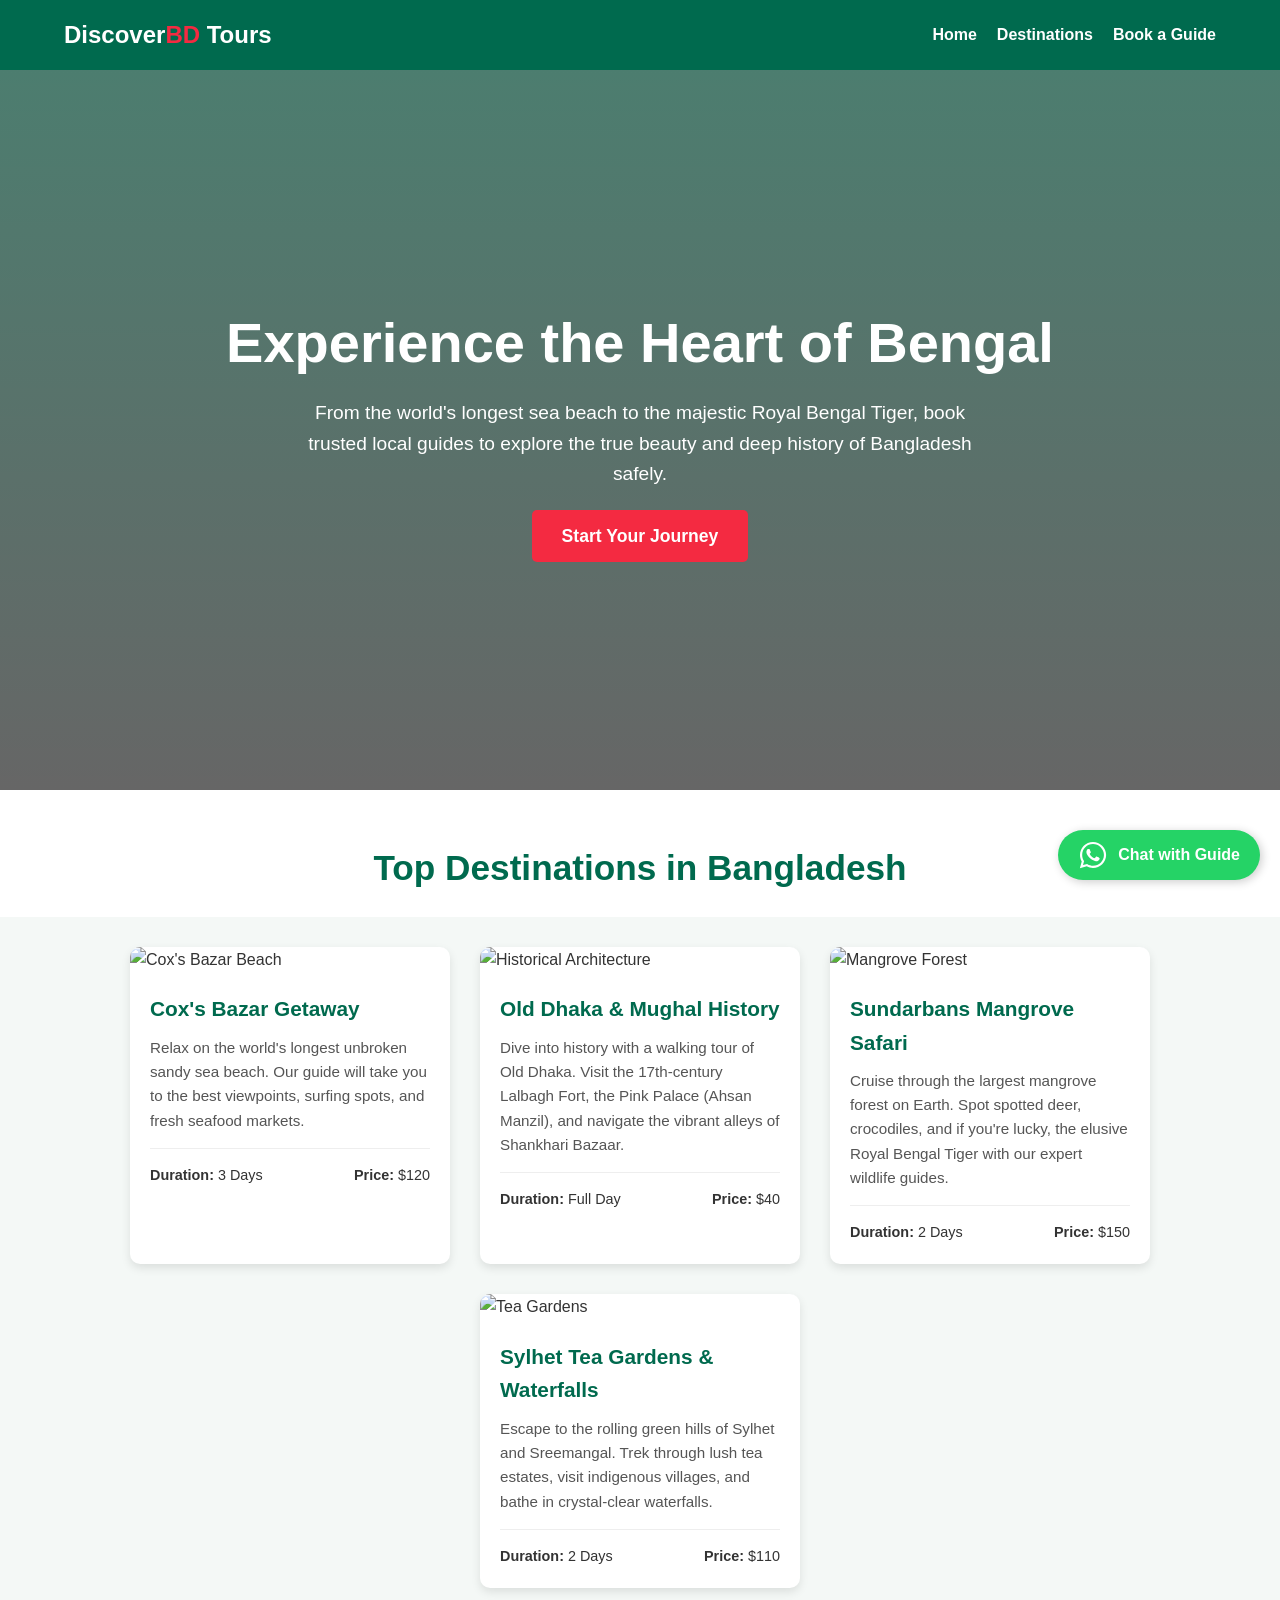
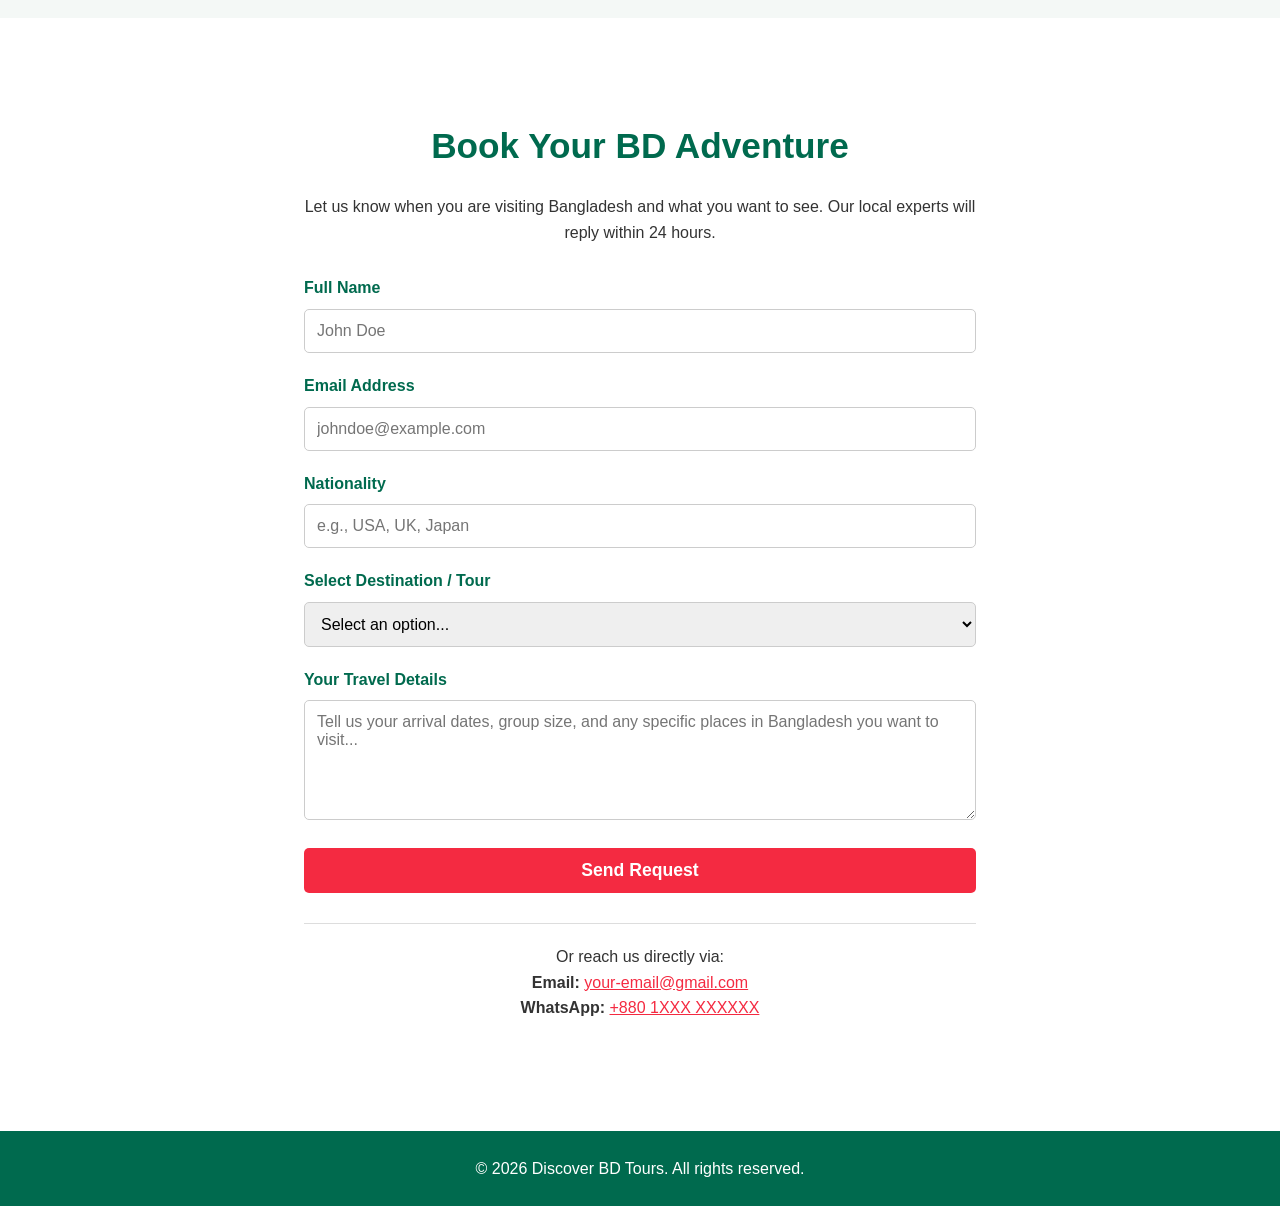
==== index.html @ 823f33f2 "Rename tour.html to index.html" ====
<!DOCTYPE html>
<html lang="en">
<head>
    <meta charset="UTF-8">
    <meta name="viewport" content="width=device-width, initial-scale=1.0">
    <title>Discover Bangladesh | Local Tours & Guides</title>
    <style>
        /* CSS Styling */
        :root {
            --primary-color: #006a4e; /* Bangladesh Green */
            --secondary-color: #f42a41; /* Bangladesh Red */
            --light-bg: #f4f8f6;
            --text-color: #333;
        }

        * {
            margin: 0;
            padding: 0;
            box-sizing: border-box;
            font-family: 'Segoe UI', Tahoma, Geneva, Verdana, sans-serif;
        }

        body {
            color: var(--text-color);
            line-height: 1.6;
        }

        /* Navigation */
        nav {
            background-color: var(--primary-color);
            color: white;
            padding: 1rem 5%;
            display: flex;
            justify-content: space-between;
            align-items: center;
            position: sticky;
            top: 0;
            z-index: 100;
        }

        nav h1 {
            font-size: 1.5rem;
            color: white;
        }

        nav span {
            color: var(--secondary-color);
        }

        nav ul {
            list-style: none;
            display: flex;
            gap: 20px;
        }

        nav a {
            color: white;
            text-decoration: none;
            font-weight: bold;
            transition: color 0.3s;
        }

        nav a:hover {
            color: var(--secondary-color);
        }

        /* Hero Section */
        header {
            /* Using a scenic river/boat image as a placeholder for riverine Bangladesh */
            background: linear-gradient(rgba(0, 70, 50, 0.7), rgba(0, 0, 0, 0.6)), url('https://images.unsplash.com/photo-1600298882283-40b4dcb8b211?ixlib=rb-4.0.3&auto=format&fit=crop&w=1920&q=80') center/cover;
            height: 80vh;
            display: flex;
            flex-direction: column;
            justify-content: center;
            align-items: center;
            text-align: center;
            color: white;
            padding: 0 20px;
        }

        header h2 {
            font-size: 3.5rem;
            margin-bottom: 10px;
        }

        header p {
            font-size: 1.2rem;
            margin-bottom: 20px;
            max-width: 700px;
        }

        .btn {
            background-color: var(--secondary-color);
            color: white;
            padding: 12px 30px;
            border: none;
            border-radius: 5px;
            font-size: 1.1rem;
            cursor: pointer;
            text-decoration: none;
            font-weight: bold;
            transition: background 0.3s;
        }

        .btn:hover {
            background-color: #d01c31;
        }

        /* Tours & Guides Section */
        .section-title {
            text-align: center;
            margin: 50px 0 20px;
            font-size: 2.2rem;
            color: var(--primary-color);
        }

        .tours-container {
            display: flex;
            flex-wrap: wrap;
            justify-content: center;
            gap: 30px;
            padding: 30px 5%;
            background-color: var(--light-bg);
        }

        .card {
            background: white;
            border-radius: 10px;
            box-shadow: 0 4px 10px rgba(0,0,0,0.1);
            width: 320px;
            overflow: hidden;
            transition: transform 0.3s;
        }

        .card:hover {
            transform: translateY(-8px);
        }

        .card img {
            width: 100%;
            height: 220px;
            object-fit: cover;
        }

        .card-content {
            padding: 20px;
        }

        .card-content h3 {
            margin-bottom: 10px;
            color: var(--primary-color);
            font-size: 1.3rem;
        }

        .card-content p {
            font-size: 0.95rem;
            margin-bottom: 15px;
            color: #555;
        }

        .tour-details {
            border-top: 1px solid #eee;
            padding-top: 15px;
            display: flex;
            justify-content: space-between;
            font-size: 0.9rem;
        }

        /* Booking & Contact Form */
        .contact-section {
            padding: 50px 5%;
            max-width: 800px;
            margin: 0 auto;
        }

        .form-group {
            margin-bottom: 20px;
        }

        .form-group label {
            display: block;
            margin-bottom: 8px;
            font-weight: bold;
            color: var(--primary-color);
        }

        .form-group input, 
        .form-group select, 
        .form-group textarea {
            width: 100%;
            padding: 12px;
            border: 1px solid #ccc;
            border-radius: 5px;
            font-size: 1rem;
        }

        .form-group textarea {
            resize: vertical;
            height: 120px;
        }

        /* Footer */
        footer {
            background-color: var(--primary-color);
            color: white;
            text-align: center;
            padding: 25px 0;
            margin-top: 40px;
        }

        /* Responsive Design */
        @media (max-width: 768px) {
            nav {
                flex-direction: column;
                gap: 15px;
            }
            header h2 {
                font-size: 2.2rem;
            }
        }
    </style>
</head>
<body>

    <nav>
        <h1>Discover<span>BD</span> Tours</h1>
        <ul>
            <li><a href="#home">Home</a></li>
            <li><a href="#tours">Destinations</a></li>
            <li><a href="#book">Book a Guide</a></li>
        </ul>
    </nav>

    <header id="home">
        <h2>Experience the Heart of Bengal</h2>
        <p>From the world's longest sea beach to the majestic Royal Bengal Tiger, book trusted local guides to explore the true beauty and deep history of Bangladesh safely.</p>
        <a href="#book" class="btn">Start Your Journey</a>
    </header>

    <h2 class="section-title" id="tours">Top Destinations in Bangladesh</h2>
    <div class="tours-container">
        
        <div class="card">
            <img src="https://images.unsplash.com/photo-1507525428034-b723cf961d3e?ixlib=rb-4.0.3&auto=format&fit=crop&w=500&q=60" alt="Cox's Bazar Beach">
            <div class="card-content">
                <h3>Cox's Bazar Getaway</h3>
                <p>Relax on the world's longest unbroken sandy sea beach. Our guide will take you to the best viewpoints, surfing spots, and fresh seafood markets.</p>
                <div class="tour-details">
                    <span><strong>Duration:</strong> 3 Days</span>
                    <span><strong>Price:</strong> $120</span>
                </div>
            </div>
        </div>

        <div class="card">
            <img src="https://images.unsplash.com/photo-1584464491033-06628f3a6b7b?ixlib=rb-4.0.3&auto=format&fit=crop&w=500&q=60" alt="Historical Architecture">
            <div class="card-content">
                <h3>Old Dhaka & Mughal History</h3>
                <p>Dive into history with a walking tour of Old Dhaka. Visit the 17th-century Lalbagh Fort, the Pink Palace (Ahsan Manzil), and navigate the vibrant alleys of Shankhari Bazaar.</p>
                <div class="tour-details">
                    <span><strong>Duration:</strong> Full Day</span>
                    <span><strong>Price:</strong> $40</span>
                </div>
            </div>
        </div>

        <div class="card">
            <img src="https://images.unsplash.com/photo-1516026672322-bc52d61a55d5?ixlib=rb-4.0.3&auto=format&fit=crop&w=500&q=60" alt="Mangrove Forest">
            <div class="card-content">
                <h3>Sundarbans Mangrove Safari</h3>
                <p>Cruise through the largest mangrove forest on Earth. Spot spotted deer, crocodiles, and if you're lucky, the elusive Royal Bengal Tiger with our expert wildlife guides.</p>
                <div class="tour-details">
                    <span><strong>Duration:</strong> 2 Days</span>
                    <span><strong>Price:</strong> $150</span>
                </div>
            </div>
        </div>

        <div class="card">
            <img src="https://images.unsplash.com/photo-1596632949742-0f04ea2646ea?ixlib=rb-4.0.3&auto=format&fit=crop&w=500&q=60" alt="Tea Gardens">
            <div class="card-content">
                <h3>Sylhet Tea Gardens & Waterfalls</h3>
                <p>Escape to the rolling green hills of Sylhet and Sreemangal. Trek through lush tea estates, visit indigenous villages, and bathe in crystal-clear waterfalls.</p>
                <div class="tour-details">
                    <span><strong>Duration:</strong> 2 Days</span>
                    <span><strong>Price:</strong> $110</span>
                </div>
            </div>
        </div>

    </div>

    <div class="contact-section" id="book">
        <h2 class="section-title">Book Your BD Adventure</h2>
        <p style="text-align: center; margin-bottom: 30px;">Let us know when you are visiting Bangladesh and what you want to see. Our local experts will reply within 24 hours.</p>
        
        <form id="bookingForm">
            <div class="form-group">
                <label for="name">Full Name</label>
                <input type="text" id="name" required placeholder="John Doe">
            </div>
            
            <div class="form-group">
                <label for="email">Email Address</label>
                <input type="email" id="email" required placeholder="johndoe@example.com">
            </div>

            <div class="form-group">
                <label for="country">Nationality</label>
                <input type="text" id="country" placeholder="e.g., USA, UK, Japan">
            </div>

            <div class="form-group">
                <label for="service">Select Destination / Tour</label>
                <select id="service" required>
                    <option value="" disabled selected>Select an option...</option>
                    <option value="coxsbazar">Cox's Bazar Beach Getaway</option>
                    <option value="dhaka">Old Dhaka & Mughal History</option>
                    <option value="sundarbans">Sundarbans Mangrove Safari</option>
                    <option value="sylhet">Sylhet Tea Gardens</option>
                    <option value="custom">Custom Bangladesh Itinerary</option>
                    <option value="question">General Inquiry</option>
                </select>
            </div>

            <div class="form-group">
                <label for="message">Your Travel Details</label>
                <textarea id="message" required placeholder="Tell us your arrival dates, group size, and any specific places in Bangladesh you want to visit..."></textarea>
            </div>

            <button type="submit" class="btn" style="width: 100%;">Send Request</button>
        </form>
		
		<div style="text-align: center; margin-top: 30px; padding: 20px; border-top: 1px solid #ddd;">
    <p>Or reach us directly via:</p>
    <p><strong>Email:</strong> <a href="mailto:your-email@gmail.com" style="color: var(--secondary-color);">your-email@gmail.com</a></p>
    <p><strong>WhatsApp:</strong> <a href="https://wa.me/8801XXXXXXXXX" style="color: var(--secondary-color);">+880 1XXX XXXXXX</a></p>
</div>

    </div>

    <footer>
        <p>&copy; 2026 Discover BD Tours. All rights reserved.</p>
    </footer>

    <script>
        document.getElementById('bookingForm').addEventListener('submit', function(e) {
            e.preventDefault(); 
            
            alert('Dhonnobad! (Thank you!) Your booking request has been sent. Our local guides in Bangladesh will contact you shortly.');
            
            this.reset();
        });
    </script>
<a href="https://wa.me/8801XXXXXXXXX?text=Hi!%20I%27m%20interested%20in%20booking%20a%20tour%20in%20Bangladesh." 
   class="whatsapp-float" 
   target="_blank">
    <svg viewBox="0 0 448 512" width="30" height="30" fill="white">
        <path d="M380.9 97.1C339 55.1 283.2 32 223.9 32c-122.4 0-222 99.6-222 222 0 39.1 10.2 77.3 29.6 111L0 480l117.7-30.9c32.4 17.7 68.9 27 106.1 27h.1c122.3 0 224.1-99.6 224.1-222 0-59.3-25.2-115-67.1-157zm-157 341.6c-33.2 0-65.7-8.9-94-25.7l-6.7-4-69.8 18.3L72 359.2l-4.4-7c-18.5-29.4-28.2-63.3-28.2-98.2 0-101.7 82.8-184.5 184.6-184.5 49.3 0 95.6 19.2 130.4 54.1 34.8 34.9 56.2 81.2 56.1 130.5 0 101.8-84.9 184.6-186.6 184.6zm101.2-138.2c-5.5-2.8-32.8-16.2-37.9-18-5.1-1.9-8.8-2.8-12.5 2.8-3.7 5.6-14.3 18-17.6 21.8-3.2 3.7-6.5 4.2-12 1.4-5.5-2.8-23.4-8.6-44.5-27.5-16.4-14.6-27.5-32.6-30.7-37.9-3.2-5.5-.3-8.5 2.5-11.2 2.5-2.5 5.5-6.5 8.3-9.7 2.8-3.3 3.7-5.6 5.5-9.3 1.8-3.7.9-6.9-.5-9.7-1.4-2.8-12.5-30.1-17.1-41.2-4.5-10.8-9.1-9.3-12.5-9.5-3.2-.2-6.9-.2-10.6-.2-3.7 0-9.7 1.4-14.8 6.9-5.1 5.6-19.4 19-19.4 46.3 0 27.3 19.9 53.7 22.6 57.4 2.8 3.7 39.1 59.7 94.8 83.8 13.2 5.7 23.5 9.2 31.6 11.8 13.3 4.2 25.4 3.6 35 2.2 10.7-1.5 32.8-13.4 37.4-26.4 4.6-13 4.6-24.1 3.2-26.4-1.3-2.5-5-3.9-10.5-6.6z"/>
    </svg>
    <span>Chat with Guide</span>
</a>

<style>
    .whatsapp-float {
        position: fixed;
        bottom: 20px;
        right: 20px;
        background-color: #25d366;
        color: white;
        padding: 10px 20px;
        border-radius: 50px;
        display: flex;
        align-items: center;
        gap: 10px;
        text-decoration: none;
        font-weight: bold;
        box-shadow: 2px 2px 10px rgba(0,0,0,0.2);
        z-index: 1000;
        transition: transform 0.3s ease;
    }

    .whatsapp-float:hover {
        transform: scale(1.05);
        background-color: #128c7e;
    }

    @media (max-width: 768px) {
        .whatsapp-float span { display: none; } /* On mobile, show only the icon */
        .whatsapp-float { padding: 15px; border-radius: 50%; }
    }
</style>
</body>
</html>
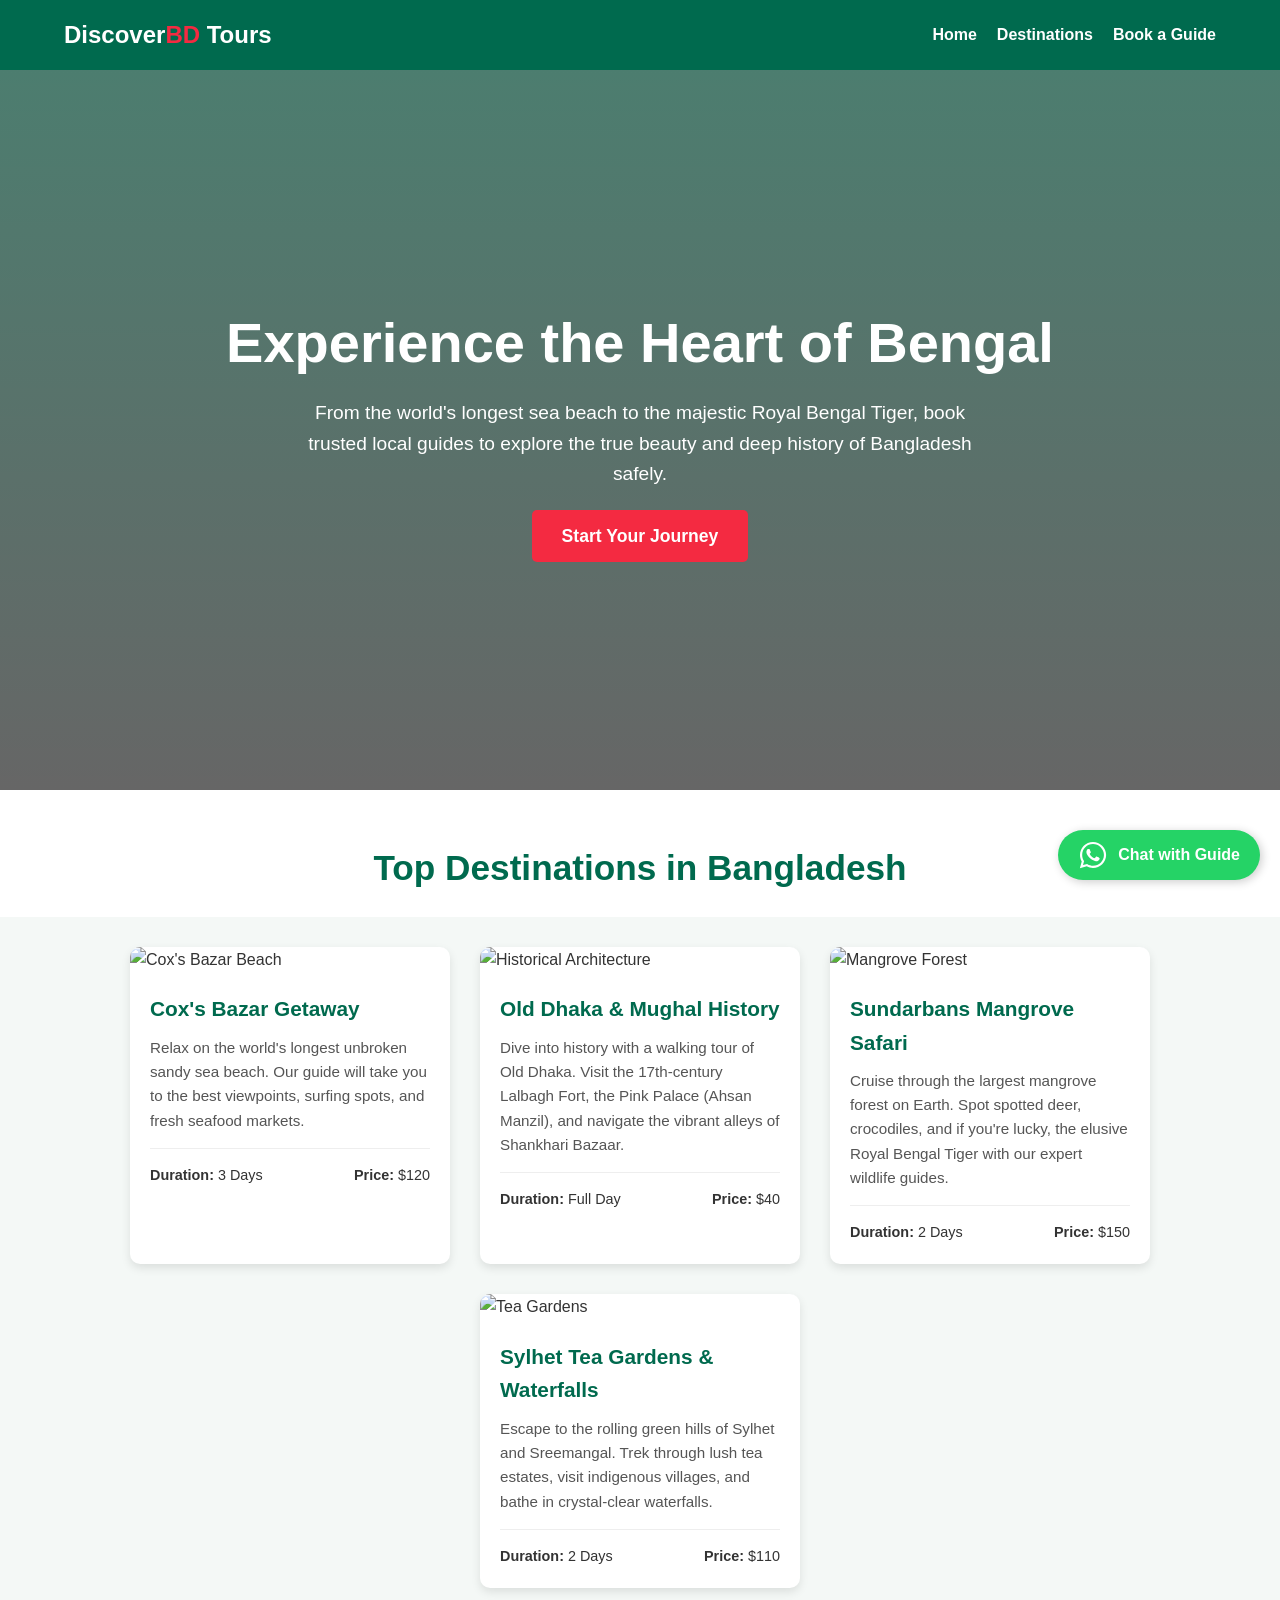
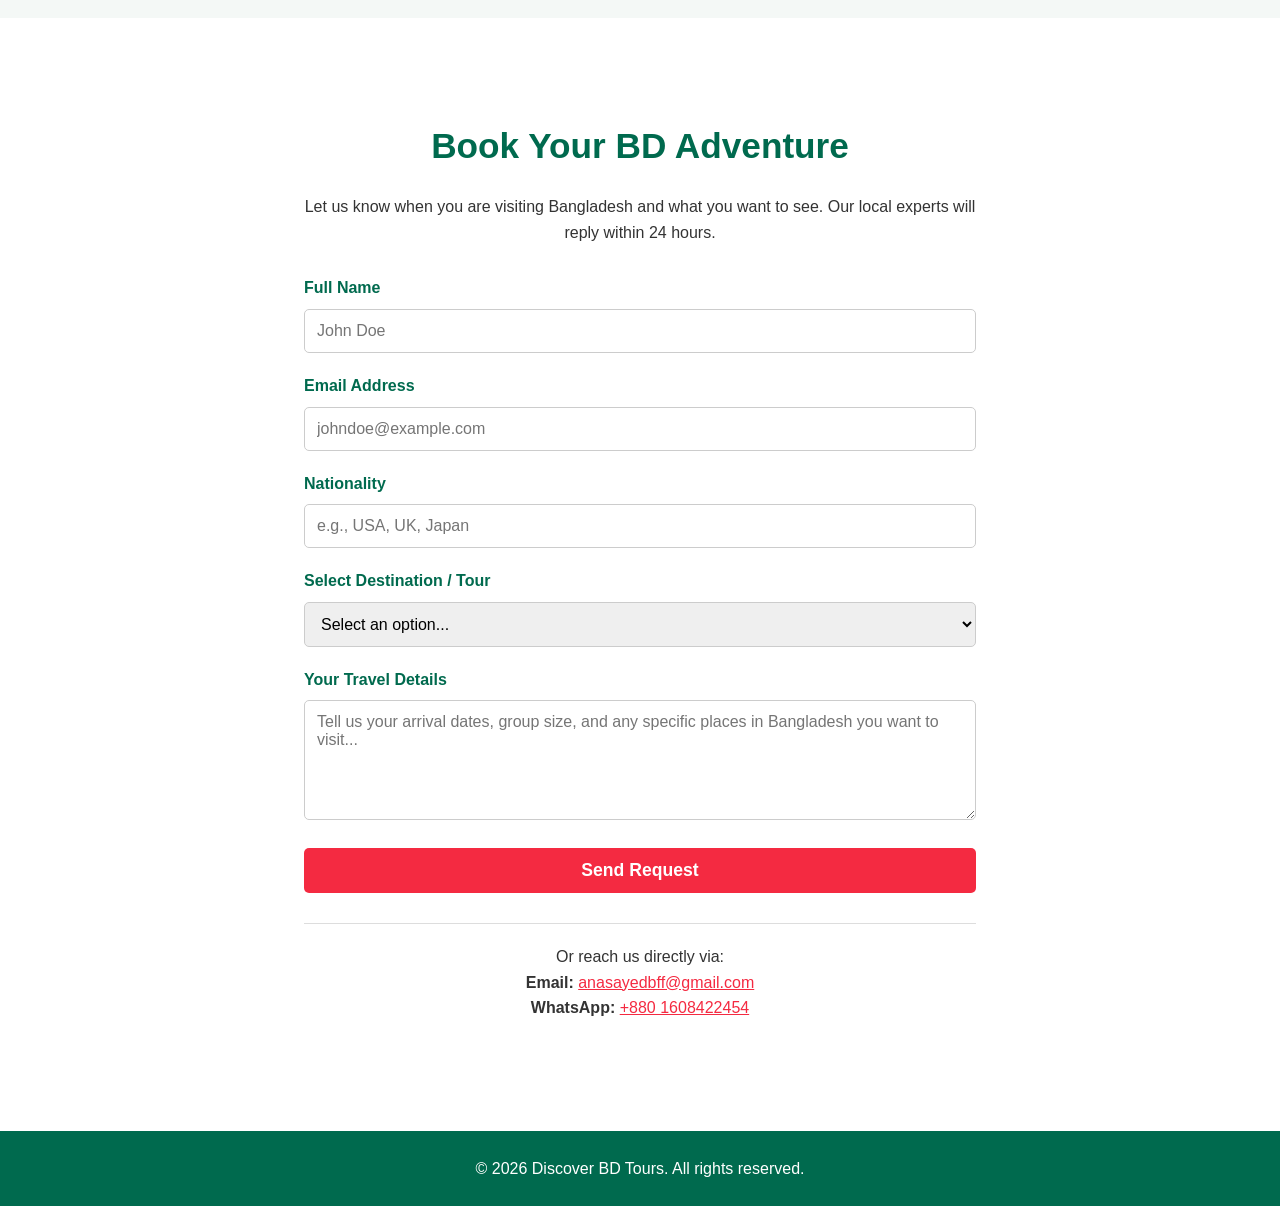
==== commit ffcaded6: "Update index.html" ====
--- a/index.html
+++ b/index.html
@@ -294,7 +294,7 @@
         <h2 class="section-title">Book Your BD Adventure</h2>
         <p style="text-align: center; margin-bottom: 30px;">Let us know when you are visiting Bangladesh and what you want to see. Our local experts will reply within 24 hours.</p>
         
-        <form id="bookingForm">
+        <form id="bookingForm" action="https://formspree.io/f/xdaylknd" method="POST">
             <div class="form-group">
                 <label for="name">Full Name</label>
                 <input type="text" id="name" required placeholder="John Doe">
@@ -333,8 +333,8 @@
 		
 		<div style="text-align: center; margin-top: 30px; padding: 20px; border-top: 1px solid #ddd;">
     <p>Or reach us directly via:</p>
-    <p><strong>Email:</strong> <a href="mailto:your-email@gmail.com" style="color: var(--secondary-color);">your-email@gmail.com</a></p>
-    <p><strong>WhatsApp:</strong> <a href="https://wa.me/8801XXXXXXXXX" style="color: var(--secondary-color);">+880 1XXX XXXXXX</a></p>
+    <p><strong>Email:</strong> <a href="mailto:your-email@gmail.com" style="color: var(--secondary-color);">anasayedbff@gmail.com</a></p>
+    <p><strong>WhatsApp:</strong> <a href="https://wa.me/8801XXX XXXXXX" style="color: var(--secondary-color);">+880 1608422454</a></p>
 </div>
 
     </div>
@@ -352,7 +352,7 @@
             this.reset();
         });
     </script>
-<a href="https://wa.me/8801XXXXXXXXX?text=Hi!%20I%27m%20interested%20in%20booking%20a%20tour%20in%20Bangladesh." 
+<a href="https://wa.me/8801608422454?text=Hi!%20I%27m%20interested%20in%20booking%20a%20tour%20in%20Bangladesh." 
    class="whatsapp-float" 
    target="_blank">
     <svg viewBox="0 0 448 512" width="30" height="30" fill="white">
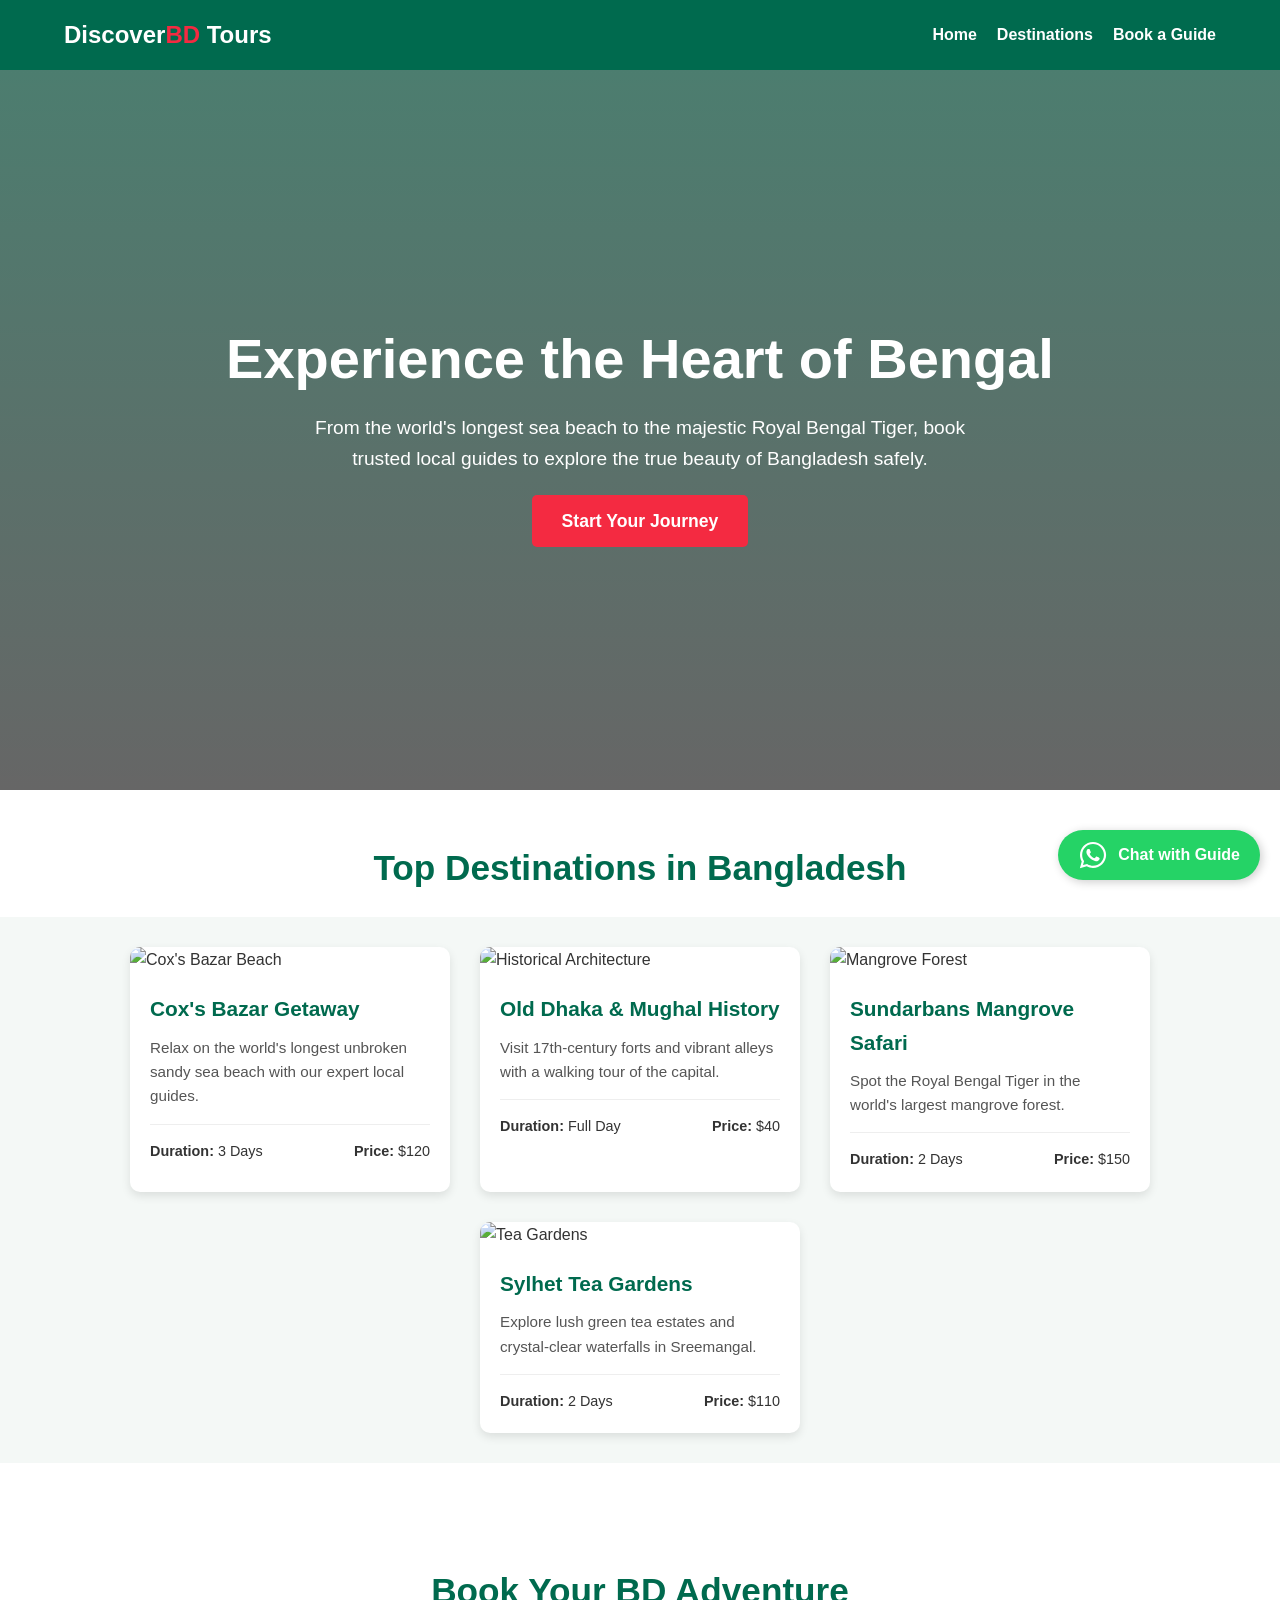
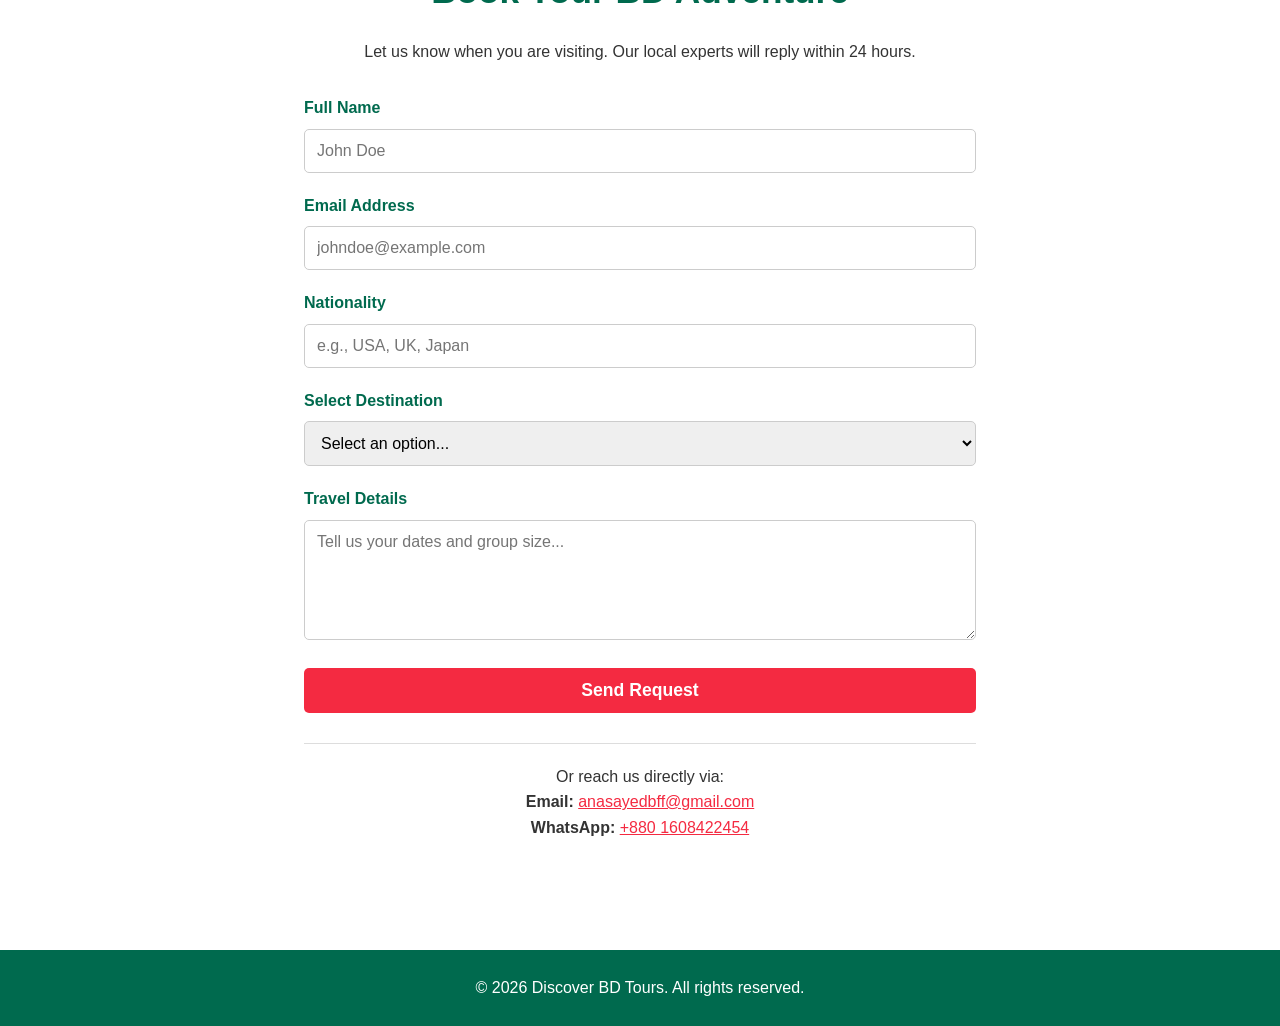
==== commit ae6bb35c: "Update index.html" ====
--- a/index.html
+++ b/index.html
@@ -5,10 +5,9 @@
     <meta name="viewport" content="width=device-width, initial-scale=1.0">
     <title>Discover Bangladesh | Local Tours & Guides</title>
     <style>
-        /* CSS Styling */
         :root {
-            --primary-color: #006a4e; /* Bangladesh Green */
-            --secondary-color: #f42a41; /* Bangladesh Red */
+            --primary-color: #006a4e;
+            --secondary-color: #f42a41;
             --light-bg: #f4f8f6;
             --text-color: #333;
         }
@@ -25,7 +24,6 @@
             line-height: 1.6;
         }
 
-        /* Navigation */
         nav {
             background-color: var(--primary-color);
             color: white;
@@ -38,35 +36,13 @@
             z-index: 100;
         }
 
-        nav h1 {
-            font-size: 1.5rem;
-            color: white;
-        }
-
-        nav span {
-            color: var(--secondary-color);
-        }
-
-        nav ul {
-            list-style: none;
-            display: flex;
-            gap: 20px;
-        }
-
-        nav a {
-            color: white;
-            text-decoration: none;
-            font-weight: bold;
-            transition: color 0.3s;
-        }
-
-        nav a:hover {
-            color: var(--secondary-color);
-        }
-
-        /* Hero Section */
+        nav h1 { font-size: 1.5rem; color: white; }
+        nav span { color: var(--secondary-color); }
+        nav ul { list-style: none; display: flex; gap: 20px; }
+        nav a { color: white; text-decoration: none; font-weight: bold; transition: color 0.3s; }
+        nav a:hover { color: var(--secondary-color); }
+
         header {
-            /* Using a scenic river/boat image as a placeholder for riverine Bangladesh */
             background: linear-gradient(rgba(0, 70, 50, 0.7), rgba(0, 0, 0, 0.6)), url('https://images.unsplash.com/photo-1600298882283-40b4dcb8b211?ixlib=rb-4.0.3&auto=format&fit=crop&w=1920&q=80') center/cover;
             height: 80vh;
             display: flex;
@@ -78,16 +54,8 @@
             padding: 0 20px;
         }
 
-        header h2 {
-            font-size: 3.5rem;
-            margin-bottom: 10px;
-        }
-
-        header p {
-            font-size: 1.2rem;
-            margin-bottom: 20px;
-            max-width: 700px;
-        }
+        header h2 { font-size: 3.5rem; margin-bottom: 10px; }
+        header p { font-size: 1.2rem; margin-bottom: 20px; max-width: 700px; }
 
         .btn {
             background-color: var(--secondary-color);
@@ -102,11 +70,8 @@
             transition: background 0.3s;
         }
 
-        .btn:hover {
-            background-color: #d01c31;
-        }
-
-        /* Tours & Guides Section */
+        .btn:hover { background-color: #d01c31; }
+
         .section-title {
             text-align: center;
             margin: 50px 0 20px;
@@ -132,31 +97,11 @@
             transition: transform 0.3s;
         }
 
-        .card:hover {
-            transform: translateY(-8px);
-        }
-
-        .card img {
-            width: 100%;
-            height: 220px;
-            object-fit: cover;
-        }
-
-        .card-content {
-            padding: 20px;
-        }
-
-        .card-content h3 {
-            margin-bottom: 10px;
-            color: var(--primary-color);
-            font-size: 1.3rem;
-        }
-
-        .card-content p {
-            font-size: 0.95rem;
-            margin-bottom: 15px;
-            color: #555;
-        }
+        .card:hover { transform: translateY(-8px); }
+        .card img { width: 100%; height: 220px; object-fit: cover; }
+        .card-content { padding: 20px; }
+        .card-content h3 { margin-bottom: 10px; color: var(--primary-color); font-size: 1.3rem; }
+        .card-content p { font-size: 0.95rem; margin-bottom: 15px; color: #555; }
 
         .tour-details {
             border-top: 1px solid #eee;
@@ -166,40 +111,14 @@
             font-size: 0.9rem;
         }
 
-        /* Booking & Contact Form */
-        .contact-section {
-            padding: 50px 5%;
-            max-width: 800px;
-            margin: 0 auto;
-        }
-
-        .form-group {
-            margin-bottom: 20px;
-        }
-
-        .form-group label {
-            display: block;
-            margin-bottom: 8px;
-            font-weight: bold;
-            color: var(--primary-color);
-        }
-
-        .form-group input, 
-        .form-group select, 
-        .form-group textarea {
-            width: 100%;
-            padding: 12px;
-            border: 1px solid #ccc;
-            border-radius: 5px;
-            font-size: 1rem;
-        }
-
-        .form-group textarea {
-            resize: vertical;
-            height: 120px;
-        }
-
-        /* Footer */
+        .contact-section { padding: 50px 5%; max-width: 800px; margin: 0 auto; }
+        .form-group { margin-bottom: 20px; }
+        .form-group label { display: block; margin-bottom: 8px; font-weight: bold; color: var(--primary-color); }
+        .form-group input, .form-group select, .form-group textarea {
+            width: 100%; padding: 12px; border: 1px solid #ccc; border-radius: 5px; font-size: 1rem;
+        }
+        .form-group textarea { resize: vertical; height: 120px; }
+
         footer {
             background-color: var(--primary-color);
             color: white;
@@ -208,15 +127,31 @@
             margin-top: 40px;
         }
 
-        /* Responsive Design */
+        .whatsapp-float {
+            position: fixed;
+            bottom: 20px;
+            right: 20px;
+            background-color: #25d366;
+            color: white;
+            padding: 10px 20px;
+            border-radius: 50px;
+            display: flex;
+            align-items: center;
+            gap: 10px;
+            text-decoration: none;
+            font-weight: bold;
+            box-shadow: 2px 2px 10px rgba(0,0,0,0.2);
+            z-index: 1000;
+            transition: transform 0.3s ease;
+        }
+
+        .whatsapp-float:hover { transform: scale(1.05); background-color: #128c7e; }
+
         @media (max-width: 768px) {
-            nav {
-                flex-direction: column;
-                gap: 15px;
-            }
-            header h2 {
-                font-size: 2.2rem;
-            }
+            nav { flex-direction: column; gap: 15px; }
+            header h2 { font-size: 2.2rem; }
+            .whatsapp-float span { display: none; }
+            .whatsapp-float { padding: 15px; border-radius: 50%; }
         }
     </style>
 </head>
@@ -233,18 +168,17 @@
 
     <header id="home">
         <h2>Experience the Heart of Bengal</h2>
-        <p>From the world's longest sea beach to the majestic Royal Bengal Tiger, book trusted local guides to explore the true beauty and deep history of Bangladesh safely.</p>
+        <p>From the world's longest sea beach to the majestic Royal Bengal Tiger, book trusted local guides to explore the true beauty of Bangladesh safely.</p>
         <a href="#book" class="btn">Start Your Journey</a>
     </header>
 
     <h2 class="section-title" id="tours">Top Destinations in Bangladesh</h2>
     <div class="tours-container">
-        
         <div class="card">
             <img src="https://images.unsplash.com/photo-1507525428034-b723cf961d3e?ixlib=rb-4.0.3&auto=format&fit=crop&w=500&q=60" alt="Cox's Bazar Beach">
             <div class="card-content">
                 <h3>Cox's Bazar Getaway</h3>
-                <p>Relax on the world's longest unbroken sandy sea beach. Our guide will take you to the best viewpoints, surfing spots, and fresh seafood markets.</p>
+                <p>Relax on the world's longest unbroken sandy sea beach with our expert local guides.</p>
                 <div class="tour-details">
                     <span><strong>Duration:</strong> 3 Days</span>
                     <span><strong>Price:</strong> $120</span>
@@ -256,7 +190,7 @@
             <img src="https://images.unsplash.com/photo-1584464491033-06628f3a6b7b?ixlib=rb-4.0.3&auto=format&fit=crop&w=500&q=60" alt="Historical Architecture">
             <div class="card-content">
                 <h3>Old Dhaka & Mughal History</h3>
-                <p>Dive into history with a walking tour of Old Dhaka. Visit the 17th-century Lalbagh Fort, the Pink Palace (Ahsan Manzil), and navigate the vibrant alleys of Shankhari Bazaar.</p>
+                <p>Visit 17th-century forts and vibrant alleys with a walking tour of the capital.</p>
                 <div class="tour-details">
                     <span><strong>Duration:</strong> Full Day</span>
                     <span><strong>Price:</strong> $40</span>
@@ -268,7 +202,7 @@
             <img src="https://images.unsplash.com/photo-1516026672322-bc52d61a55d5?ixlib=rb-4.0.3&auto=format&fit=crop&w=500&q=60" alt="Mangrove Forest">
             <div class="card-content">
                 <h3>Sundarbans Mangrove Safari</h3>
-                <p>Cruise through the largest mangrove forest on Earth. Spot spotted deer, crocodiles, and if you're lucky, the elusive Royal Bengal Tiger with our expert wildlife guides.</p>
+                <p>Spot the Royal Bengal Tiger in the world's largest mangrove forest.</p>
                 <div class="tour-details">
                     <span><strong>Duration:</strong> 2 Days</span>
                     <span><strong>Price:</strong> $150</span>
@@ -279,116 +213,73 @@
         <div class="card">
             <img src="https://images.unsplash.com/photo-1596632949742-0f04ea2646ea?ixlib=rb-4.0.3&auto=format&fit=crop&w=500&q=60" alt="Tea Gardens">
             <div class="card-content">
-                <h3>Sylhet Tea Gardens & Waterfalls</h3>
-                <p>Escape to the rolling green hills of Sylhet and Sreemangal. Trek through lush tea estates, visit indigenous villages, and bathe in crystal-clear waterfalls.</p>
+                <h3>Sylhet Tea Gardens</h3>
+                <p>Explore lush green tea estates and crystal-clear waterfalls in Sreemangal.</p>
                 <div class="tour-details">
                     <span><strong>Duration:</strong> 2 Days</span>
                     <span><strong>Price:</strong> $110</span>
                 </div>
             </div>
         </div>
-
     </div>
 
     <div class="contact-section" id="book">
         <h2 class="section-title">Book Your BD Adventure</h2>
-        <p style="text-align: center; margin-bottom: 30px;">Let us know when you are visiting Bangladesh and what you want to see. Our local experts will reply within 24 hours.</p>
+        <p style="text-align: center; margin-bottom: 30px;">Let us know when you are visiting. Our local experts will reply within 24 hours.</p>
         
-        <form id="bookingForm" action="https://formspree.io/f/xdaylknd" method="POST">
+        <form action="https://formspree.io/f/xdaylknd" method="POST">
             <div class="form-group">
                 <label for="name">Full Name</label>
-                <input type="text" id="name" required placeholder="John Doe">
+                <input type="text" name="visitor_name" id="name" required placeholder="John Doe">
             </div>
             
             <div class="form-group">
                 <label for="email">Email Address</label>
-                <input type="email" id="email" required placeholder="johndoe@example.com">
+                <input type="email" name="_replyto" id="email" required placeholder="johndoe@example.com">
             </div>
 
             <div class="form-group">
                 <label for="country">Nationality</label>
-                <input type="text" id="country" placeholder="e.g., USA, UK, Japan">
-            </div>
-
-            <div class="form-group">
-                <label for="service">Select Destination / Tour</label>
-                <select id="service" required>
+                <input type="text" name="nationality" id="country" placeholder="e.g., USA, UK, Japan">
+            </div>
+
+            <div class="form-group">
+                <label for="service">Select Destination</label>
+                <select name="destination" id="service" required>
                     <option value="" disabled selected>Select an option...</option>
                     <option value="coxsbazar">Cox's Bazar Beach Getaway</option>
                     <option value="dhaka">Old Dhaka & Mughal History</option>
                     <option value="sundarbans">Sundarbans Mangrove Safari</option>
                     <option value="sylhet">Sylhet Tea Gardens</option>
                     <option value="custom">Custom Bangladesh Itinerary</option>
-                    <option value="question">General Inquiry</option>
                 </select>
             </div>
 
             <div class="form-group">
-                <label for="message">Your Travel Details</label>
-                <textarea id="message" required placeholder="Tell us your arrival dates, group size, and any specific places in Bangladesh you want to visit..."></textarea>
+                <label for="message">Travel Details</label>
+                <textarea name="message" id="message" required placeholder="Tell us your dates and group size..."></textarea>
             </div>
 
             <button type="submit" class="btn" style="width: 100%;">Send Request</button>
         </form>
 		
-		<div style="text-align: center; margin-top: 30px; padding: 20px; border-top: 1px solid #ddd;">
-    <p>Or reach us directly via:</p>
-    <p><strong>Email:</strong> <a href="mailto:your-email@gmail.com" style="color: var(--secondary-color);">anasayedbff@gmail.com</a></p>
-    <p><strong>WhatsApp:</strong> <a href="https://wa.me/8801XXX XXXXXX" style="color: var(--secondary-color);">+880 1608422454</a></p>
-</div>
-
+        <div style="text-align: center; margin-top: 30px; padding: 20px; border-top: 1px solid #ddd;">
+            <p>Or reach us directly via:</p>
+            <p><strong>Email:</strong> <a href="mailto:anasayedbff@gmail.com" style="color: var(--secondary-color);">anasayedbff@gmail.com</a></p>
+            <p><strong>WhatsApp:</strong> <a href="https://wa.me/8801608422454" style="color: var(--secondary-color);">+880 1608422454</a></p>
+        </div>
     </div>
 
     <footer>
         <p>&copy; 2026 Discover BD Tours. All rights reserved.</p>
     </footer>
 
-    <script>
-        document.getElementById('bookingForm').addEventListener('submit', function(e) {
-            e.preventDefault(); 
-            
-            alert('Dhonnobad! (Thank you!) Your booking request has been sent. Our local guides in Bangladesh will contact you shortly.');
-            
-            this.reset();
-        });
-    </script>
-<a href="https://wa.me/8801608422454?text=Hi!%20I%27m%20interested%20in%20booking%20a%20tour%20in%20Bangladesh." 
-   class="whatsapp-float" 
-   target="_blank">
-    <svg viewBox="0 0 448 512" width="30" height="30" fill="white">
-        <path d="M380.9 97.1C339 55.1 283.2 32 223.9 32c-122.4 0-222 99.6-222 222 0 39.1 10.2 77.3 29.6 111L0 480l117.7-30.9c32.4 17.7 68.9 27 106.1 27h.1c122.3 0 224.1-99.6 224.1-222 0-59.3-25.2-115-67.1-157zm-157 341.6c-33.2 0-65.7-8.9-94-25.7l-6.7-4-69.8 18.3L72 359.2l-4.4-7c-18.5-29.4-28.2-63.3-28.2-98.2 0-101.7 82.8-184.5 184.6-184.5 49.3 0 95.6 19.2 130.4 54.1 34.8 34.9 56.2 81.2 56.1 130.5 0 101.8-84.9 184.6-186.6 184.6zm101.2-138.2c-5.5-2.8-32.8-16.2-37.9-18-5.1-1.9-8.8-2.8-12.5 2.8-3.7 5.6-14.3 18-17.6 21.8-3.2 3.7-6.5 4.2-12 1.4-5.5-2.8-23.4-8.6-44.5-27.5-16.4-14.6-27.5-32.6-30.7-37.9-3.2-5.5-.3-8.5 2.5-11.2 2.5-2.5 5.5-6.5 8.3-9.7 2.8-3.3 3.7-5.6 5.5-9.3 1.8-3.7.9-6.9-.5-9.7-1.4-2.8-12.5-30.1-17.1-41.2-4.5-10.8-9.1-9.3-12.5-9.5-3.2-.2-6.9-.2-10.6-.2-3.7 0-9.7 1.4-14.8 6.9-5.1 5.6-19.4 19-19.4 46.3 0 27.3 19.9 53.7 22.6 57.4 2.8 3.7 39.1 59.7 94.8 83.8 13.2 5.7 23.5 9.2 31.6 11.8 13.3 4.2 25.4 3.6 35 2.2 10.7-1.5 32.8-13.4 37.4-26.4 4.6-13 4.6-24.1 3.2-26.4-1.3-2.5-5-3.9-10.5-6.6z"/>
-    </svg>
-    <span>Chat with Guide</span>
-</a>
-
-<style>
-    .whatsapp-float {
-        position: fixed;
-        bottom: 20px;
-        right: 20px;
-        background-color: #25d366;
-        color: white;
-        padding: 10px 20px;
-        border-radius: 50px;
-        display: flex;
-        align-items: center;
-        gap: 10px;
-        text-decoration: none;
-        font-weight: bold;
-        box-shadow: 2px 2px 10px rgba(0,0,0,0.2);
-        z-index: 1000;
-        transition: transform 0.3s ease;
-    }
-
-    .whatsapp-float:hover {
-        transform: scale(1.05);
-        background-color: #128c7e;
-    }
-
-    @media (max-width: 768px) {
-        .whatsapp-float span { display: none; } /* On mobile, show only the icon */
-        .whatsapp-float { padding: 15px; border-radius: 50%; }
-    }
-</style>
+    <a href="https://wa.me/8801608422454?text=Hi!%20I%27m%20interested%20in%20booking%20a%20tour%20in%20Bangladesh." class="whatsapp-float" target="_blank">
+        <svg viewBox="0 0 448 512" width="30" height="30" fill="white">
+            <path d="M380.9 97.1C339 55.1 283.2 32 223.9 32c-122.4 0-222 99.6-222 222 0 39.1 10.2 77.3 29.6 111L0 480l117.7-30.9c32.4 17.7 68.9 27 106.1 27h.1c122.3 0 224.1-99.6 224.1-222 0-59.3-25.2-115-67.1-157zm-157 341.6c-33.2 0-65.7-8.9-94-25.7l-6.7-4-69.8 18.3L72 359.2l-4.4-7c-18.5-29.4-28.2-63.3-28.2-98.2 0-101.7 82.8-184.5 184.6-184.5 49.3 0 95.6 19.2 130.4 54.1 34.8 34.9 56.2 81.2 56.1 130.5 0 101.8-84.9 184.6-186.6 184.6zm101.2-138.2c-5.5-2.8-32.8-16.2-37.9-18-5.1-1.9-8.8-2.8-12.5 2.8-3.7 5.6-14.3 18-17.6 21.8-3.2 3.7-6.5 4.2-12 1.4-5.5-2.8-23.4-8.6-44.5-27.5-16.4-14.6-27.5-32.6-30.7-37.9-3.2-5.5-.3-8.5 2.5-11.2 2.5-2.5 5.5-6.5 8.3-9.7 2.8-3.3 3.7-5.6 5.5-9.3 1.8-3.7.9-6.9-.5-9.7-1.4-2.8-12.5-30.1-17.1-41.2-4.5-10.8-9.1-9.3-12.5-9.5-3.2-.2-6.9-.2-10.6-.2-3.7 0-9.7 1.4-14.8 6.9-5.1 5.6-19.4 19-19.4 46.3 0 27.3 19.9 53.7 22.6 57.4 2.8 3.7 39.1 59.7 94.8 83.8 13.2 5.7 23.5 9.2 31.6 11.8 13.3 4.2 25.4 3.6 35 2.2 10.7-1.5 32.8-13.4 37.4-26.4 4.6-13 4.6-24.1 3.2-26.4-1.3-2.5-5-3.9-10.5-6.6z"/>
+        </svg>
+        <span>Chat with Guide</span>
+    </a>
+
 </body>
 </html>
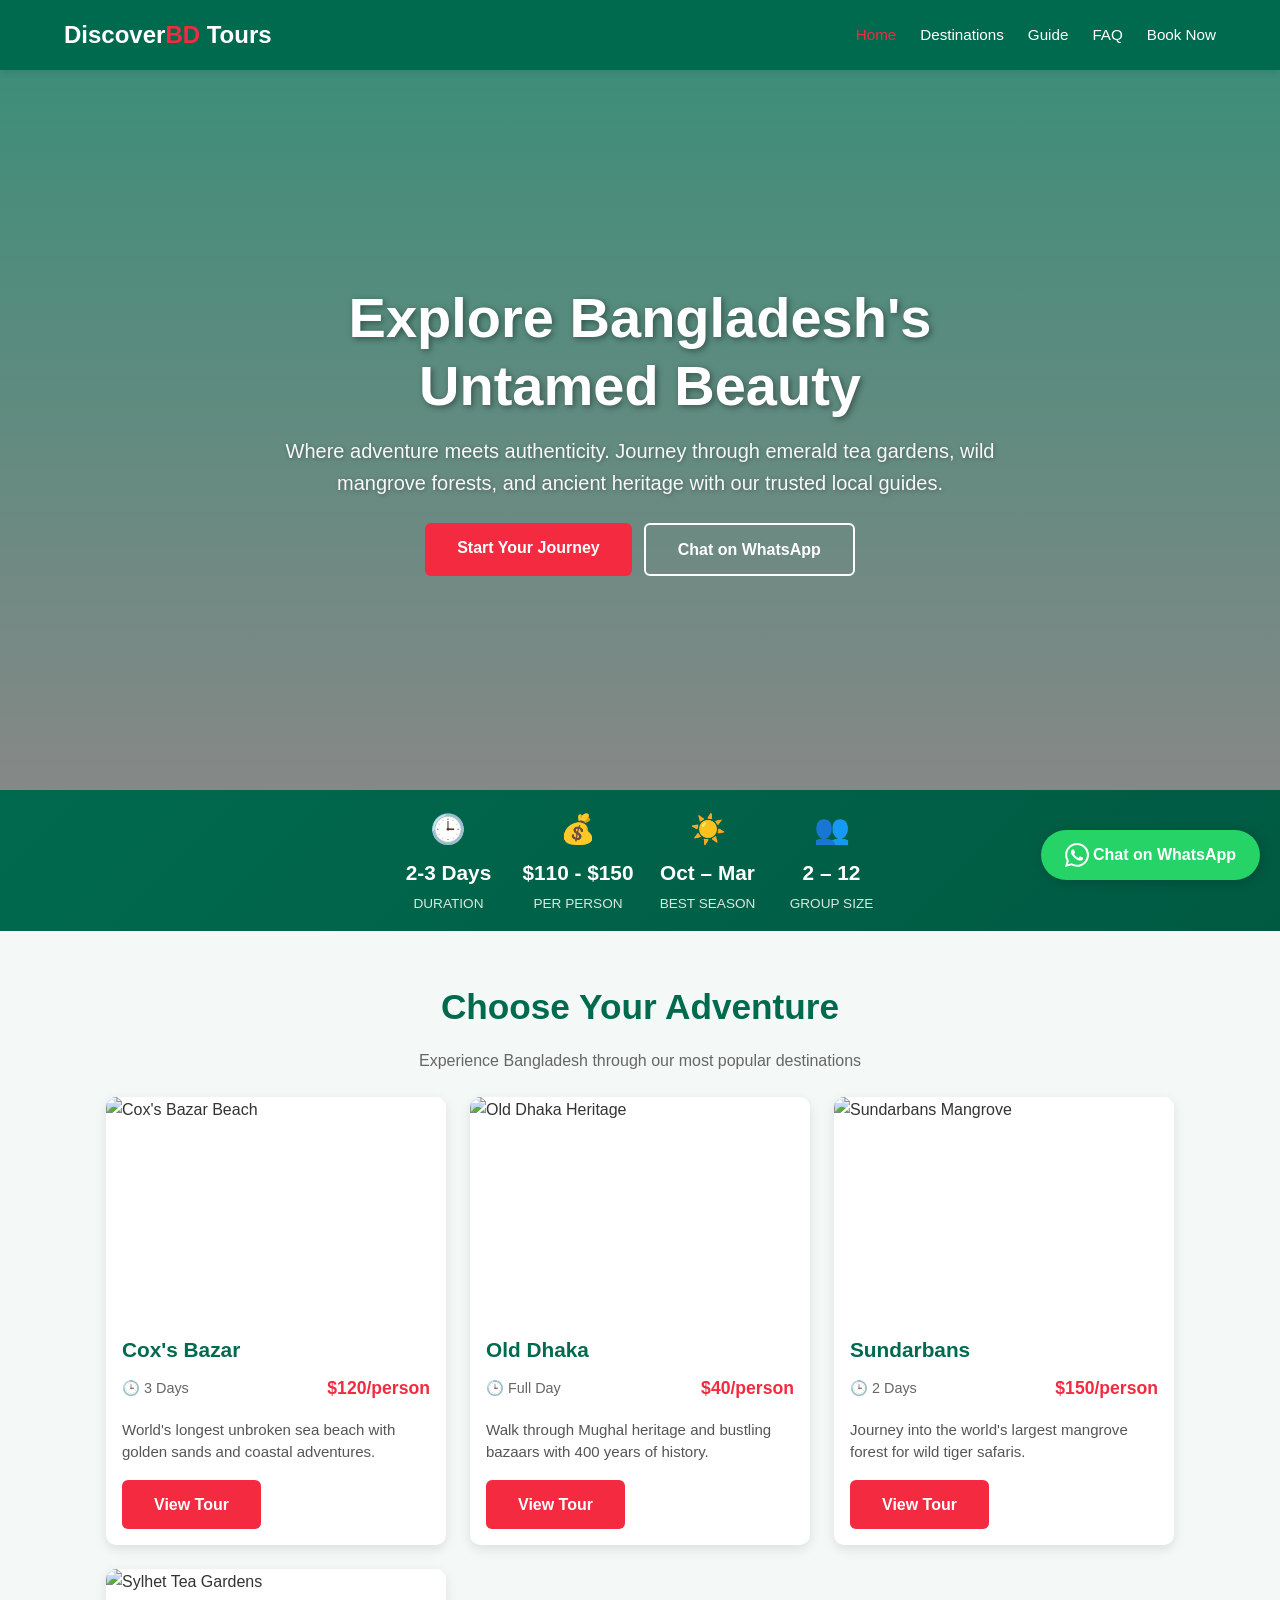
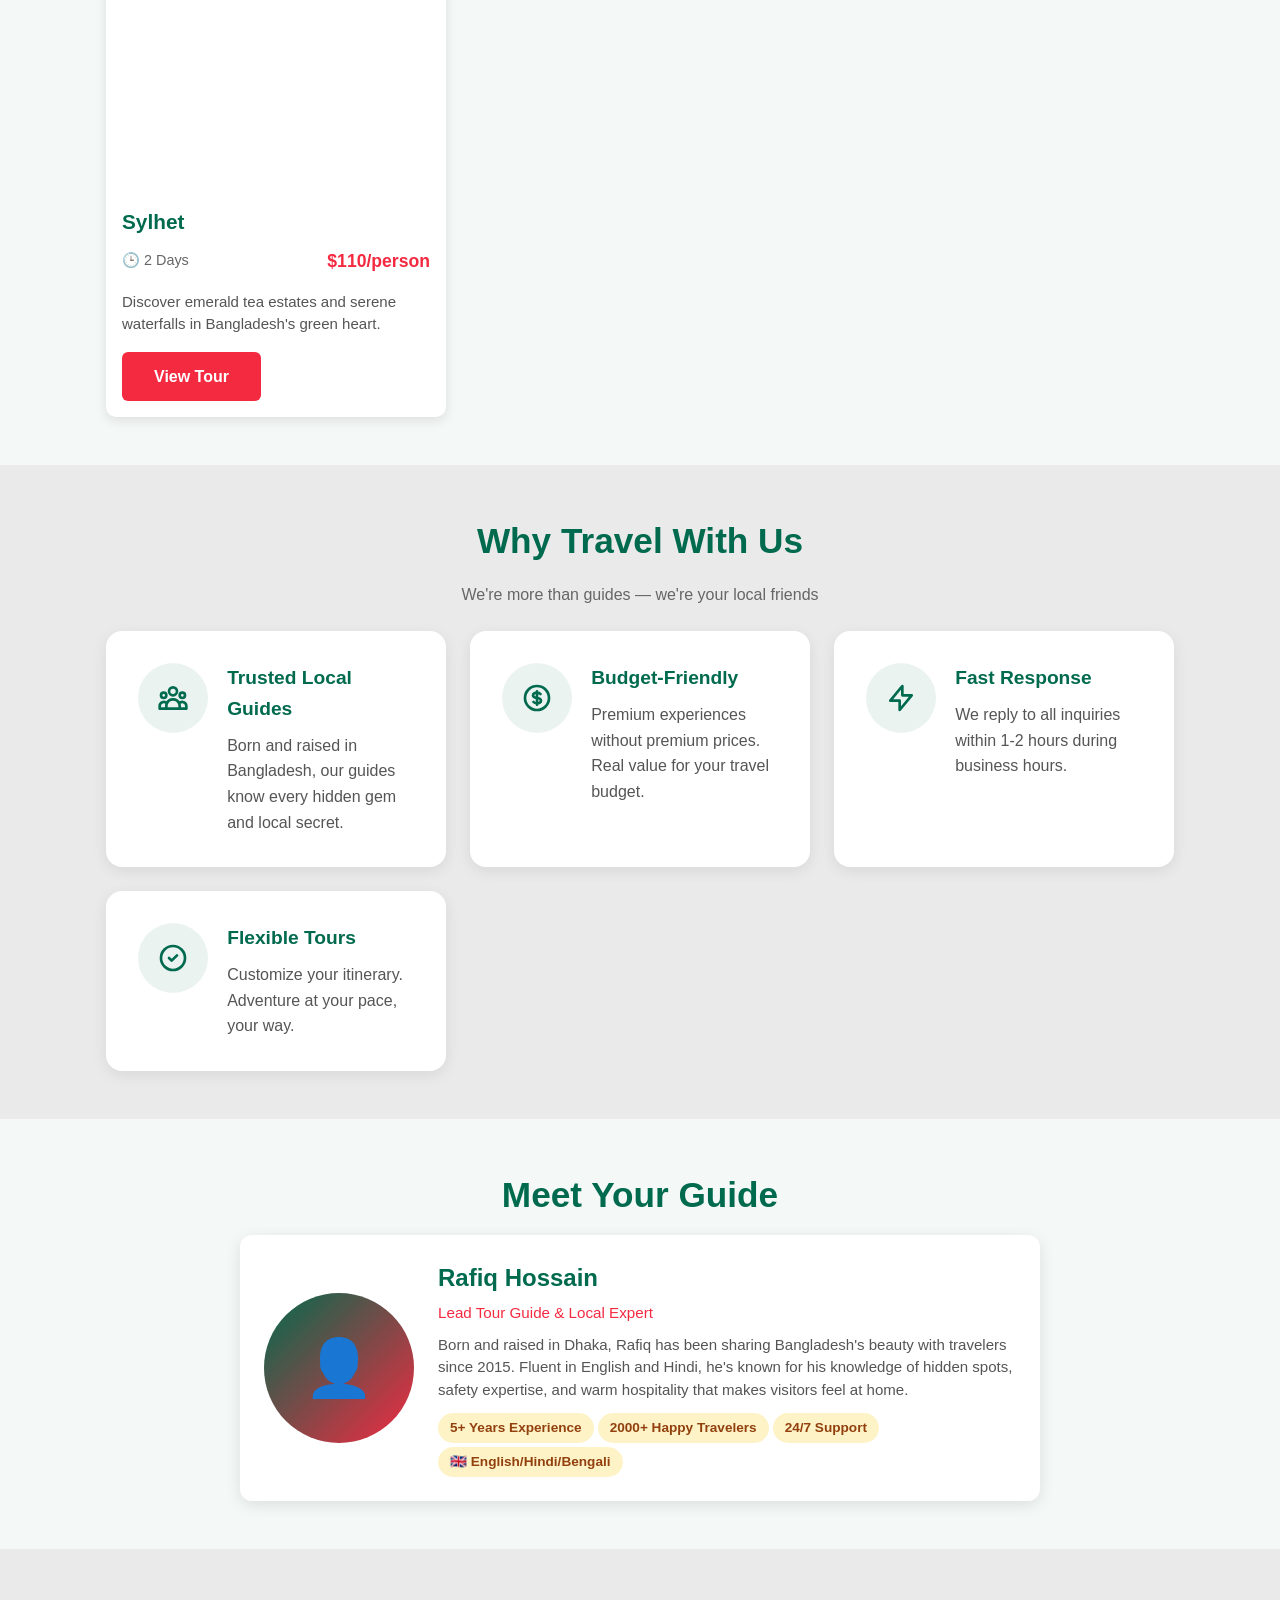
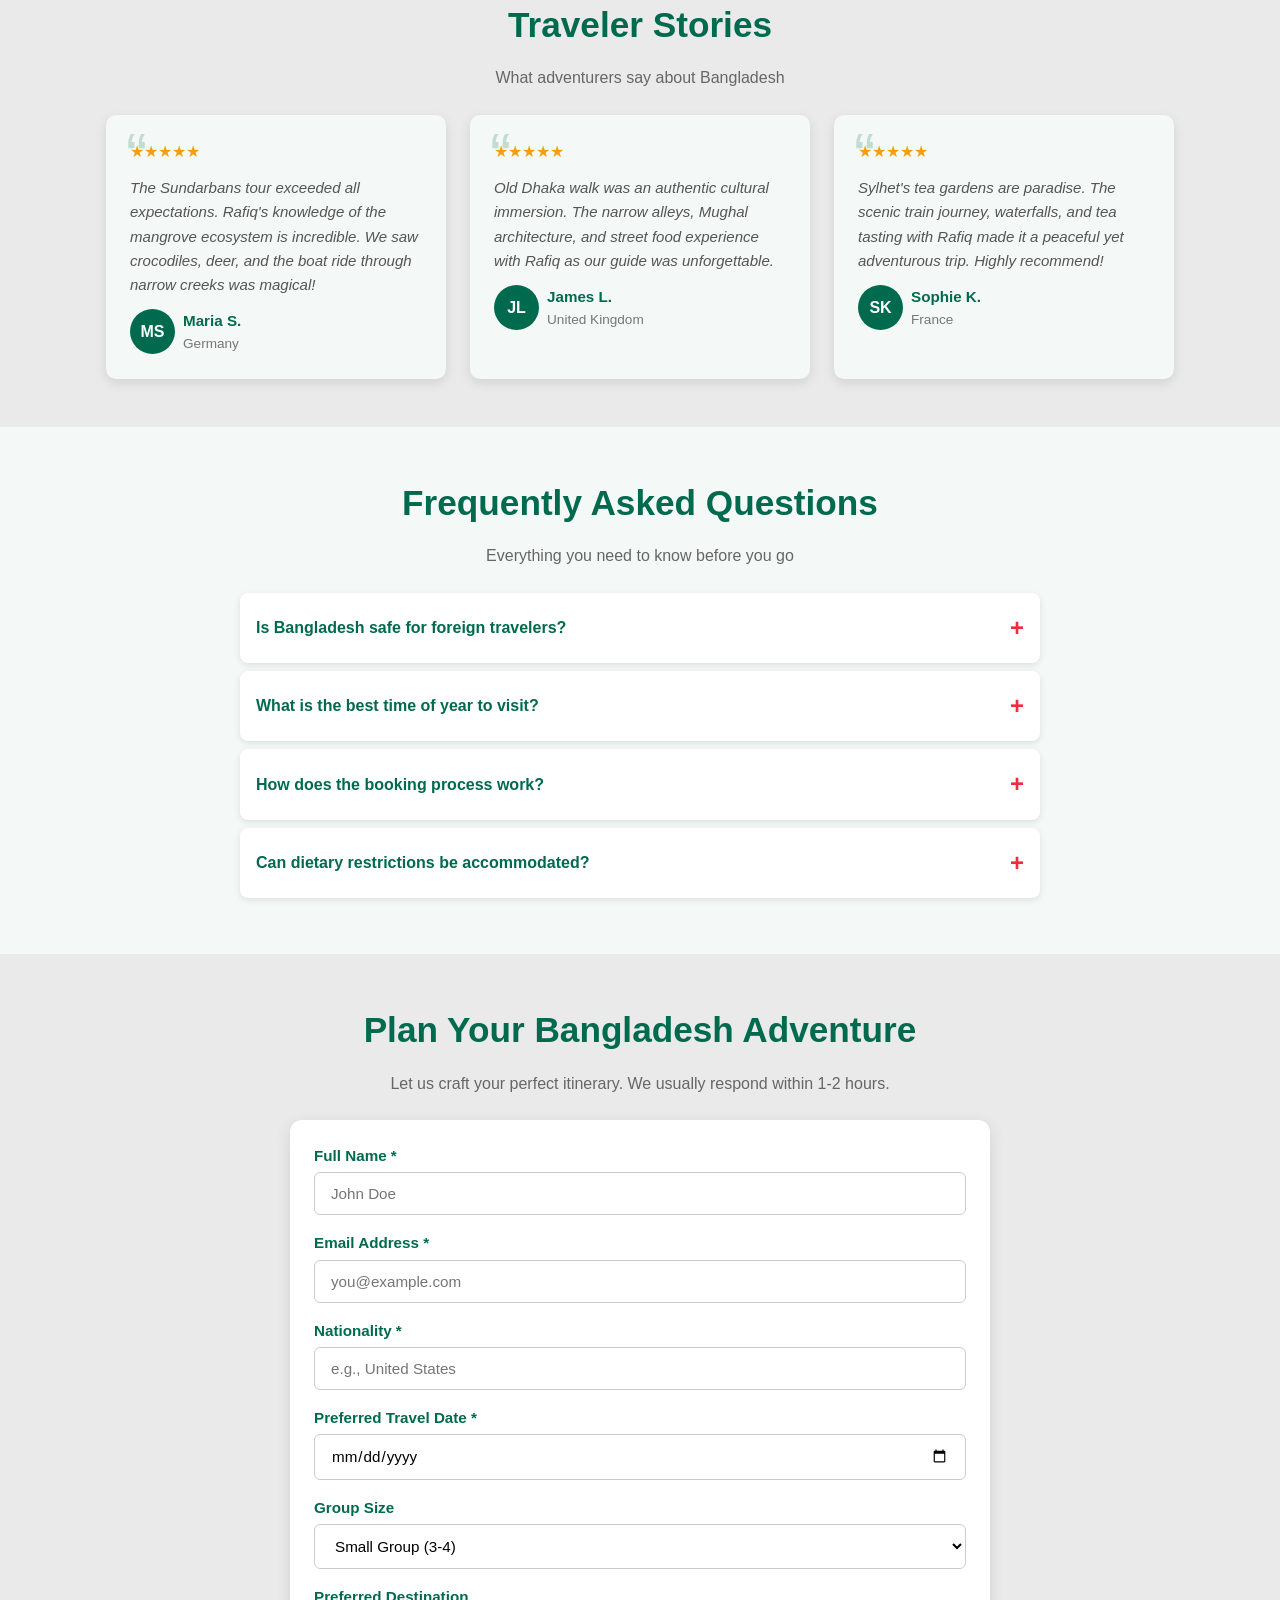
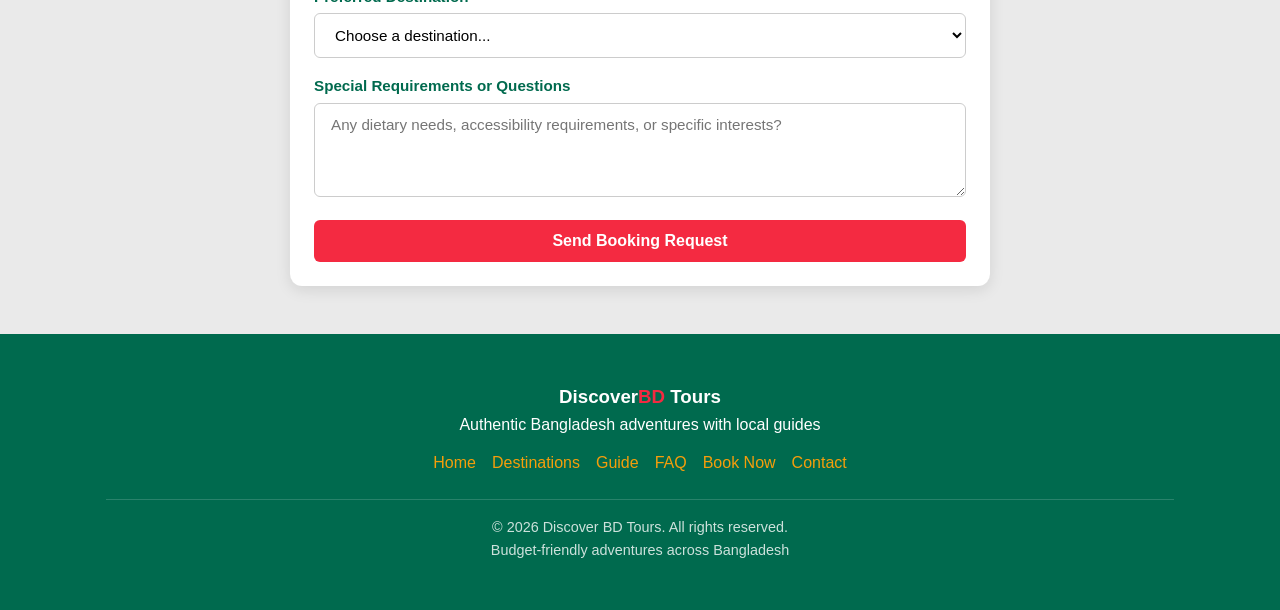
==== commit c12a8e27: "Add files via upload" ====
--- a/index.html
+++ b/index.html
@@ -1,285 +1,1217 @@
-<!DOCTYPE html>
-<html lang="en">
-<head>
-    <meta charset="UTF-8">
-    <meta name="viewport" content="width=device-width, initial-scale=1.0">
-    <title>Discover Bangladesh | Local Tours & Guides</title>
-    <style>
-        :root {
-            --primary-color: #006a4e;
-            --secondary-color: #f42a41;
-            --light-bg: #f4f8f6;
-            --text-color: #333;
-        }
-
-        * {
-            margin: 0;
-            padding: 0;
-            box-sizing: border-box;
-            font-family: 'Segoe UI', Tahoma, Geneva, Verdana, sans-serif;
-        }
-
-        body {
-            color: var(--text-color);
-            line-height: 1.6;
-        }
-
-        nav {
-            background-color: var(--primary-color);
-            color: white;
-            padding: 1rem 5%;
-            display: flex;
-            justify-content: space-between;
-            align-items: center;
-            position: sticky;
-            top: 0;
-            z-index: 100;
-        }
-
-        nav h1 { font-size: 1.5rem; color: white; }
-        nav span { color: var(--secondary-color); }
-        nav ul { list-style: none; display: flex; gap: 20px; }
-        nav a { color: white; text-decoration: none; font-weight: bold; transition: color 0.3s; }
-        nav a:hover { color: var(--secondary-color); }
-
-        header {
-            background: linear-gradient(rgba(0, 70, 50, 0.7), rgba(0, 0, 0, 0.6)), url('https://images.unsplash.com/photo-1600298882283-40b4dcb8b211?ixlib=rb-4.0.3&auto=format&fit=crop&w=1920&q=80') center/cover;
-            height: 80vh;
-            display: flex;
-            flex-direction: column;
-            justify-content: center;
-            align-items: center;
-            text-align: center;
-            color: white;
-            padding: 0 20px;
-        }
-
-        header h2 { font-size: 3.5rem; margin-bottom: 10px; }
-        header p { font-size: 1.2rem; margin-bottom: 20px; max-width: 700px; }
-
-        .btn {
-            background-color: var(--secondary-color);
-            color: white;
-            padding: 12px 30px;
-            border: none;
-            border-radius: 5px;
-            font-size: 1.1rem;
-            cursor: pointer;
-            text-decoration: none;
-            font-weight: bold;
-            transition: background 0.3s;
-        }
-
-        .btn:hover { background-color: #d01c31; }
-
-        .section-title {
-            text-align: center;
-            margin: 50px 0 20px;
-            font-size: 2.2rem;
-            color: var(--primary-color);
-        }
-
-        .tours-container {
-            display: flex;
-            flex-wrap: wrap;
-            justify-content: center;
-            gap: 30px;
-            padding: 30px 5%;
-            background-color: var(--light-bg);
-        }
-
-        .card {
-            background: white;
-            border-radius: 10px;
-            box-shadow: 0 4px 10px rgba(0,0,0,0.1);
-            width: 320px;
-            overflow: hidden;
-            transition: transform 0.3s;
-        }
-
-        .card:hover { transform: translateY(-8px); }
-        .card img { width: 100%; height: 220px; object-fit: cover; }
-        .card-content { padding: 20px; }
-        .card-content h3 { margin-bottom: 10px; color: var(--primary-color); font-size: 1.3rem; }
-        .card-content p { font-size: 0.95rem; margin-bottom: 15px; color: #555; }
-
-        .tour-details {
-            border-top: 1px solid #eee;
-            padding-top: 15px;
-            display: flex;
-            justify-content: space-between;
-            font-size: 0.9rem;
-        }
-
-        .contact-section { padding: 50px 5%; max-width: 800px; margin: 0 auto; }
-        .form-group { margin-bottom: 20px; }
-        .form-group label { display: block; margin-bottom: 8px; font-weight: bold; color: var(--primary-color); }
-        .form-group input, .form-group select, .form-group textarea {
-            width: 100%; padding: 12px; border: 1px solid #ccc; border-radius: 5px; font-size: 1rem;
-        }
-        .form-group textarea { resize: vertical; height: 120px; }
-
-        footer {
-            background-color: var(--primary-color);
-            color: white;
-            text-align: center;
-            padding: 25px 0;
-            margin-top: 40px;
-        }
-
-        .whatsapp-float {
-            position: fixed;
-            bottom: 20px;
-            right: 20px;
-            background-color: #25d366;
-            color: white;
-            padding: 10px 20px;
-            border-radius: 50px;
-            display: flex;
-            align-items: center;
-            gap: 10px;
-            text-decoration: none;
-            font-weight: bold;
-            box-shadow: 2px 2px 10px rgba(0,0,0,0.2);
-            z-index: 1000;
-            transition: transform 0.3s ease;
-        }
-
-        .whatsapp-float:hover { transform: scale(1.05); background-color: #128c7e; }
-
-        @media (max-width: 768px) {
-            nav { flex-direction: column; gap: 15px; }
-            header h2 { font-size: 2.2rem; }
-            .whatsapp-float span { display: none; }
-            .whatsapp-float { padding: 15px; border-radius: 50%; }
-        }
-    </style>
-</head>
-<body>
-
-    <nav>
-        <h1>Discover<span>BD</span> Tours</h1>
-        <ul>
-            <li><a href="#home">Home</a></li>
-            <li><a href="#tours">Destinations</a></li>
-            <li><a href="#book">Book a Guide</a></li>
-        </ul>
-    </nav>
-
-    <header id="home">
-        <h2>Experience the Heart of Bengal</h2>
-        <p>From the world's longest sea beach to the majestic Royal Bengal Tiger, book trusted local guides to explore the true beauty of Bangladesh safely.</p>
-        <a href="#book" class="btn">Start Your Journey</a>
-    </header>
-
-    <h2 class="section-title" id="tours">Top Destinations in Bangladesh</h2>
-    <div class="tours-container">
-        <div class="card">
-            <img src="https://images.unsplash.com/photo-1507525428034-b723cf961d3e?ixlib=rb-4.0.3&auto=format&fit=crop&w=500&q=60" alt="Cox's Bazar Beach">
-            <div class="card-content">
-                <h3>Cox's Bazar Getaway</h3>
-                <p>Relax on the world's longest unbroken sandy sea beach with our expert local guides.</p>
-                <div class="tour-details">
-                    <span><strong>Duration:</strong> 3 Days</span>
-                    <span><strong>Price:</strong> $120</span>
-                </div>
-            </div>
-        </div>
-
-        <div class="card">
-            <img src="https://images.unsplash.com/photo-1584464491033-06628f3a6b7b?ixlib=rb-4.0.3&auto=format&fit=crop&w=500&q=60" alt="Historical Architecture">
-            <div class="card-content">
-                <h3>Old Dhaka & Mughal History</h3>
-                <p>Visit 17th-century forts and vibrant alleys with a walking tour of the capital.</p>
-                <div class="tour-details">
-                    <span><strong>Duration:</strong> Full Day</span>
-                    <span><strong>Price:</strong> $40</span>
-                </div>
-            </div>
-        </div>
-
-        <div class="card">
-            <img src="https://images.unsplash.com/photo-1516026672322-bc52d61a55d5?ixlib=rb-4.0.3&auto=format&fit=crop&w=500&q=60" alt="Mangrove Forest">
-            <div class="card-content">
-                <h3>Sundarbans Mangrove Safari</h3>
-                <p>Spot the Royal Bengal Tiger in the world's largest mangrove forest.</p>
-                <div class="tour-details">
-                    <span><strong>Duration:</strong> 2 Days</span>
-                    <span><strong>Price:</strong> $150</span>
-                </div>
-            </div>
-        </div>
-
-        <div class="card">
-            <img src="https://images.unsplash.com/photo-1596632949742-0f04ea2646ea?ixlib=rb-4.0.3&auto=format&fit=crop&w=500&q=60" alt="Tea Gardens">
-            <div class="card-content">
-                <h3>Sylhet Tea Gardens</h3>
-                <p>Explore lush green tea estates and crystal-clear waterfalls in Sreemangal.</p>
-                <div class="tour-details">
-                    <span><strong>Duration:</strong> 2 Days</span>
-                    <span><strong>Price:</strong> $110</span>
-                </div>
-            </div>
-        </div>
-    </div>
-
-    <div class="contact-section" id="book">
-        <h2 class="section-title">Book Your BD Adventure</h2>
-        <p style="text-align: center; margin-bottom: 30px;">Let us know when you are visiting. Our local experts will reply within 24 hours.</p>
-        
-        <form action="https://formspree.io/f/xdaylknd" method="POST">
-            <div class="form-group">
-                <label for="name">Full Name</label>
-                <input type="text" name="visitor_name" id="name" required placeholder="John Doe">
-            </div>
-            
-            <div class="form-group">
-                <label for="email">Email Address</label>
-                <input type="email" name="_replyto" id="email" required placeholder="johndoe@example.com">
-            </div>
-
-            <div class="form-group">
-                <label for="country">Nationality</label>
-                <input type="text" name="nationality" id="country" placeholder="e.g., USA, UK, Japan">
-            </div>
-
-            <div class="form-group">
-                <label for="service">Select Destination</label>
-                <select name="destination" id="service" required>
-                    <option value="" disabled selected>Select an option...</option>
-                    <option value="coxsbazar">Cox's Bazar Beach Getaway</option>
-                    <option value="dhaka">Old Dhaka & Mughal History</option>
-                    <option value="sundarbans">Sundarbans Mangrove Safari</option>
-                    <option value="sylhet">Sylhet Tea Gardens</option>
-                    <option value="custom">Custom Bangladesh Itinerary</option>
-                </select>
-            </div>
-
-            <div class="form-group">
-                <label for="message">Travel Details</label>
-                <textarea name="message" id="message" required placeholder="Tell us your dates and group size..."></textarea>
-            </div>
-
-            <button type="submit" class="btn" style="width: 100%;">Send Request</button>
-        </form>
-		
-        <div style="text-align: center; margin-top: 30px; padding: 20px; border-top: 1px solid #ddd;">
-            <p>Or reach us directly via:</p>
-            <p><strong>Email:</strong> <a href="mailto:anasayedbff@gmail.com" style="color: var(--secondary-color);">anasayedbff@gmail.com</a></p>
-            <p><strong>WhatsApp:</strong> <a href="https://wa.me/8801608422454" style="color: var(--secondary-color);">+880 1608422454</a></p>
-        </div>
-    </div>
-
-    <footer>
-        <p>&copy; 2026 Discover BD Tours. All rights reserved.</p>
-    </footer>
-
-    <a href="https://wa.me/8801608422454?text=Hi!%20I%27m%20interested%20in%20booking%20a%20tour%20in%20Bangladesh." class="whatsapp-float" target="_blank">
-        <svg viewBox="0 0 448 512" width="30" height="30" fill="white">
-            <path d="M380.9 97.1C339 55.1 283.2 32 223.9 32c-122.4 0-222 99.6-222 222 0 39.1 10.2 77.3 29.6 111L0 480l117.7-30.9c32.4 17.7 68.9 27 106.1 27h.1c122.3 0 224.1-99.6 224.1-222 0-59.3-25.2-115-67.1-157zm-157 341.6c-33.2 0-65.7-8.9-94-25.7l-6.7-4-69.8 18.3L72 359.2l-4.4-7c-18.5-29.4-28.2-63.3-28.2-98.2 0-101.7 82.8-184.5 184.6-184.5 49.3 0 95.6 19.2 130.4 54.1 34.8 34.9 56.2 81.2 56.1 130.5 0 101.8-84.9 184.6-186.6 184.6zm101.2-138.2c-5.5-2.8-32.8-16.2-37.9-18-5.1-1.9-8.8-2.8-12.5 2.8-3.7 5.6-14.3 18-17.6 21.8-3.2 3.7-6.5 4.2-12 1.4-5.5-2.8-23.4-8.6-44.5-27.5-16.4-14.6-27.5-32.6-30.7-37.9-3.2-5.5-.3-8.5 2.5-11.2 2.5-2.5 5.5-6.5 8.3-9.7 2.8-3.3 3.7-5.6 5.5-9.3 1.8-3.7.9-6.9-.5-9.7-1.4-2.8-12.5-30.1-17.1-41.2-4.5-10.8-9.1-9.3-12.5-9.5-3.2-.2-6.9-.2-10.6-.2-3.7 0-9.7 1.4-14.8 6.9-5.1 5.6-19.4 19-19.4 46.3 0 27.3 19.9 53.7 22.6 57.4 2.8 3.7 39.1 59.7 94.8 83.8 13.2 5.7 23.5 9.2 31.6 11.8 13.3 4.2 25.4 3.6 35 2.2 10.7-1.5 32.8-13.4 37.4-26.4 4.6-13 4.6-24.1 3.2-26.4-1.3-2.5-5-3.9-10.5-6.6z"/>
-        </svg>
-        <span>Chat with Guide</span>
-    </a>
-
-</body>
-</html>
+<!DOCTYPE html>
+<html lang="en">
+<head>
+  <meta charset="UTF-8" />
+  <meta name="viewport" content="width=device-width, initial-scale=1.0" />
+  <title>Discover BD Tours | Bangladesh Tourism</title>
+  <style>
+    /* ==============================================================
+       CSS Variables – Color Palette & Core Tokens
+       ============================================================== */
+    :root {
+      /* Brand Colors */
+      --primary-color: #006a4e;
+      --secondary-color: #f42a41;
+      --light-bg: #f4f8f6;
+      --text-color: #333333;
+      --accent-gold: #f59e0b;
+      
+      /* Additional Neutrals */
+      --white: #ffffff;
+      --light-gray: #eaeaea;
+      --gray-900: #555555;
+      --shadow-color: rgba(0, 0, 0, 0.1);
+      --shadow-dark: rgba(0, 0, 0, 0.2);
+
+      /* Typography */
+      --font-family-sans: 'Segoe UI', Tahoma, Geneva, Verdana, sans-serif;
+      --font-size-base: 1rem;
+      --line-height-base: 1.6;
+
+      /* Spacing */
+      --spacing-xxs: 0.25rem;
+      --spacing-xs: 0.5rem;
+      --spacing-sm: 0.75rem;
+      --spacing-md: 1rem;
+      --spacing-lg: 1.5rem;
+      --spacing-xl: 2rem;
+      --spacing-xxl: 3rem;
+
+      /* Animation timing */
+      --anim-duration: 0.3s;
+      --anim-ease: ease-out;
+    }
+
+    /* ==============================================================
+       2. Global Reset & Base Styles
+       ============================================================== */
+    *,
+    *::before,
+    *::after {
+      margin: 0;
+      padding: 0;
+      box-sizing: border-box;
+      -webkit-font-smoothing: antialiased;
+      -moz-osx-font-smoothing: grayscale;
+    }
+    html {
+      font-size: 100%;
+      scroll-behavior: smooth;
+    }
+    body {
+      font-family: var(--font-family-sans);
+      font-size: var(--font-size-base);
+      line-height: var(--line-height-base);
+      color: var(--text-color);
+      background-color: var(--light-bg);
+      overflow-x: hidden;
+    }
+    img,
+    svg {
+      display: block;
+      max-width: 100%;
+      height: auto;
+    }
+    a {
+      color: inherit;
+      text-decoration: none;
+      transition: color var(--anim-duration) var(--anim-ease);
+    }
+    a:hover {
+      color: var(--secondary-color);
+    }
+    ul {
+      list-style: none;
+    }
+    button {
+      cursor: pointer;
+      border: none;
+    }
+
+    /* ==============================================================
+       3. Utility Classes
+       ============================================================== */
+    .container {
+      width: 100%;
+      max-width: 1100px;
+      margin-left: auto;
+      margin-right: auto;
+      padding-left: var(--spacing-md);
+      padding-right: var(--spacing-md);
+    }
+    .text-center { text-align: center; }
+    .flex { display: flex; }
+    .grid { display: grid; }
+    .hidden { display: none !important; }
+    .mt-sm { margin-top: var(--spacing-sm); }
+    .mb-sm { margin-bottom: var(--spacing-sm); }
+    .mt-md { margin-top: var(--spacing-md); }
+    .mb-md { margin-bottom: var(--spacing-md); }
+    .mt-lg { margin-top: var(--spacing-lg); }
+    .mb-lg { margin-bottom: var(--spacing-lg); }
+
+    /* ==============================================================
+       4. Navbar
+       ============================================================== */
+    nav {
+      background-color: var(--primary-color);
+      color: var(--white);
+      padding: var(--spacing-md) 5%;
+      position: sticky;
+      top: 0;
+      z-index: 100;
+      display: flex;
+      justify-content: space-between;
+      align-items: center;
+      box-shadow: 0 2px 8px var(--shadow-color);
+    }
+    nav h1 {
+      font-size: 1.5rem;
+      font-weight: 600;
+      margin: 0;
+    }
+    nav span {
+      color: var(--secondary-color);
+    }
+    nav ul {
+      display: flex;
+      gap: var(--spacing-lg);
+      align-items: center;
+    }
+    nav a {
+      color: var(--white);
+      font-weight: 500;
+      font-size: 0.95rem;
+      transition: color var(--anim-duration) var(--anim-ease);
+    }
+    nav a:hover,
+    nav a.active {
+      color: var(--secondary-color);
+    }
+    .nav-toggle {
+      display: none;
+      background: none;
+      color: var(--white);
+      font-size: 1.5rem;
+    }
+    @media (max-width: 768px) {
+      nav {
+        flex-direction: column;
+        gap: var(--spacing-sm);
+        padding: var(--spacing-sm) 3%;
+      }
+      nav ul {
+        gap: var(--spacing-sm);
+        flex-wrap: wrap;
+        justify-content: center;
+      }
+      .nav-toggle {
+        display: block;
+        position: absolute;
+        right: 5%;
+        top: 12px;
+      }
+    }
+
+    /* ==============================================================
+       5. Hero Section
+       ============================================================== */
+    .hero {
+      position: relative;
+      display: flex;
+      flex-direction: column;
+      justify-content: center;
+      align-items: center;
+      text-align: center;
+      color: var(--white);
+      min-height: 80vh;
+      background-position: center;
+      background-size: cover;
+      background-repeat: no-repeat;
+      padding: 0 var(--spacing-md);
+    }
+    .hero::before {
+      content: '';
+      position: absolute;
+      inset: 0;
+      background: linear-gradient(rgba(0, 106, 78, 0.75), rgba(0, 0, 0, 0.45));
+      z-index: 1;
+    }
+    .hero-content {
+      position: relative;
+      z-index: 2;
+      max-width: 800px;
+      width: 100%;
+    }
+    .hero-title {
+      font-size: clamp(2rem, 6vw, 3.5rem);
+      margin-bottom: var(--spacing-md);
+      line-height: 1.2;
+      text-shadow: 2px 2px 6px rgba(0,0,0,0.4);
+    }
+    .hero-subtitle {
+      font-size: clamp(1rem, 2.5vw, 1.25rem);
+      margin-bottom: var(--spacing-lg);
+      opacity: 0.95;
+      text-shadow: 1px 1px 4px rgba(0,0,0,0.3);
+    }
+    .hero-cta {
+      display: flex;
+      gap: var(--spacing-sm);
+      flex-wrap: wrap;
+      justify-content: center;
+    }
+
+    /* ==============================================================
+       6. Buttons
+       ============================================================== */
+    .btn {
+      display: inline-block;
+      background-color: var(--secondary-color);
+      color: var(--white);
+      padding: 0.75rem 2rem;
+      border-radius: 6px;
+      font-size: 1rem;
+      font-weight: 600;
+      text-align: center;
+      transition: background var(--anim-duration) var(--anim-ease),
+                  transform var(--anim-duration) var(--anim-ease);
+    }
+    .btn:hover {
+      background-color: #d01c31;
+      transform: translateY(-2px);
+    }
+    .btn-outline {
+      background: transparent;
+      border: 2px solid var(--white);
+      color: var(--white);
+    }
+    .btn-outline:hover {
+      background: var(--white);
+      color: var(--primary-color);
+      border-color: var(--white);
+      transform: translateY(-2px);
+    }
+
+    /* ==============================================================
+       7. Section Layouts
+       ============================================================== */
+    section {
+      padding: var(--spacing-xxl) var(--spacing-md);
+    }
+    .section-title {
+      font-size: clamp(1.8rem, 4vw, 2.2rem);
+      color: var(--primary-color);
+      text-align: center;
+      margin-bottom: var(--spacing-sm);
+    }
+    .section-subtitle {
+      font-size: 1rem;
+      color: #666;
+      text-align: center;
+      margin-bottom: var(--spacing-lg);
+    }
+
+    /* ==============================================================
+       8. Destination / Card Components
+       ============================================================== */
+    .card {
+      background: var(--white);
+      border-radius: 10px;
+      box-shadow: 0 4px 12px var(--shadow-color);
+      overflow: hidden;
+      transition: transform var(--anim-duration) var(--anim-ease),
+                  box-shadow var(--anim-duration) var(--anim-ease);
+      display: flex;
+      flex-direction: column;
+    }
+    .card img {
+      width: 100%;
+      height: 220px;
+      object-fit: cover;
+    }
+    .card-content {
+      padding: var(--spacing-md);
+      flex-grow: 1;
+    }
+    .card-content h3 {
+      color: var(--primary-color);
+      margin-bottom: var(--spacing-xs);
+      font-size: 1.3rem;
+    }
+    .card-content p {
+      color: #555;
+      font-size: 0.94rem;
+      line-height: 1.5;
+      margin-bottom: var(--spacing-md);
+    }
+    .card-meta {
+      display: flex;
+      justify-content: space-between;
+      align-items: center;
+      font-size: 0.9rem;
+      color: #666;
+      margin-bottom: var(--spacing-md);
+    }
+    .card-meta .price {
+      color: var(--secondary-color);
+      font-weight: 700;
+      font-size: 1.1rem;
+    }
+    .card:hover {
+      transform: translateY(-6px);
+      box-shadow: 0 8px 20px var(--shadow-dark);
+    }
+    .cards-grid {
+      display: grid;
+      grid-template-columns: repeat(auto-fit, minmax(280px, 1fr));
+      gap: var(--spacing-lg);
+      margin-top: var(--spacing-lg);
+    }
+
+    /* ==============================================================
+       9. Tour Facts Strip
+       ============================================================== */
+    .facts-strip {
+      background: linear-gradient(135deg, var(--primary-color), #005a42);
+      color: var(--white);
+      padding: var(--spacing-md) 5%;
+      display: flex;
+      justify-content: center;
+      gap: var(--spacing-lg);
+      flex-wrap: wrap;
+    }
+    .fact-item {
+      text-align: center;
+      min-width: 100px;
+    }
+    .fact-item .fact-icon {
+      font-size: 1.8rem;
+      margin-bottom: var(--spacing-xxs);
+      display: block;
+    }
+    .fact-item .fact-value {
+      font-size: 1.3rem;
+      font-weight: 600;
+      display: block;
+    }
+    .fact-item .fact-label {
+      font-size: 0.85rem;
+      text-transform: uppercase;
+      opacity: 0.85;
+    }
+
+    /* ==============================================================
+       10. Image Gallery
+       ============================================================== */
+    .gallery-grid {
+      display: grid;
+      grid-template-columns: repeat(auto-fit, minmax(250px, 1fr));
+      gap: var(--spacing-sm);
+      max-width: 1100px;
+      margin: 0 auto;
+    }
+    .gallery-grid img {
+      border-radius: 8px;
+      transition: transform var(--anim-duration) var(--anim-ease);
+      cursor: pointer;
+      width: 100%;
+      height: 200px;
+      object-fit: cover;
+    }
+    .gallery-grid img:hover {
+      transform: scale(1.03);
+    }
+
+    /* ==============================================================
+       11. Itinerary / Timeline
+       ============================================================== */
+    .timeline {
+      max-width: 800px;
+      margin: 0 auto;
+    }
+    .timeline-item {
+      display: flex;
+      gap: var(--spacing-md);
+      position: relative;
+      margin-bottom: var(--spacing-lg);
+    }
+    .timeline-item:not(:last-child)::after {
+      content: '';
+      position: absolute;
+      left: 28px;
+      top: 60px;
+      bottom: -35px;
+      width: 2px;
+      background: var(--primary-color);
+      opacity: 0.3;
+    }
+    .timeline-time {
+      background: var(--secondary-color);
+      color: var(--white);
+      min-width: 70px;
+      height: 70px;
+      border-radius: 50%;
+      display: flex;
+      align-items: center;
+      justify-content: center;
+      font-weight: 600;
+      font-size: 0.9rem;
+      text-align: center;
+      line-height: 1.2;
+      box-shadow: 0 2px 6px var(--shadow-color);
+    }
+    .timeline-content {
+      background: var(--white);
+      padding: var(--spacing-md);
+      border-radius: 10px;
+      box-shadow: 0 4px 12px var(--shadow-color);
+      flex: 1;
+      transition: transform var(--anim-duration) var(--anim-ease);
+    }
+    .timeline-content:hover {
+      transform: translateX(5px);
+    }
+    .timeline-content h3 {
+      color: var(--primary-color);
+      margin-bottom: var(--spacing-xxs);
+      font-size: 1.2rem;
+    }
+    .timeline-content p,
+    .timeline-content ul {
+      font-size: 0.94rem;
+      color: #555;
+      line-height: 1.5;
+    }
+    .timeline-content ul {
+      padding-left: 1.2rem;
+      list-style: disc;
+    }
+
+    /* ==============================================================
+       12. Included / Not Included Cards
+       ============================================================== */
+    .included-grid {
+      display: grid;
+      grid-template-columns: repeat(auto-fit, minmax(300px, 1fr));
+      gap: var(--spacing-lg);
+      max-width: 1100px;
+      margin: 0 auto;
+    }
+    .included-card {
+      background: var(--light-bg);
+      border-radius: 10px;
+      padding: var(--spacing-lg);
+      box-shadow: 0 4px 12px var(--shadow-color);
+      transition: transform var(--anim-duration) var(--anim-ease);
+    }
+    .included-card:hover {
+      transform: translateY(-3px);
+    }
+    .included-card h3 {
+      text-align: center;
+      color: var(--primary-color);
+      margin-bottom: var(--spacing-md);
+      font-size: 1.3rem;
+    }
+    .included-card ul {
+      list-style: none;
+      padding: 0;
+      margin: 0;
+    }
+    .included-card li {
+      padding: var(--spacing-xs) 0;
+      border-bottom: 1px solid #e0e0e0;
+      display: flex;
+      align-items: center;
+      gap: var(--spacing-xxs);
+      font-size: 0.94rem;
+      color: #555;
+    }
+    .included-card li:last-child { border-bottom: none; }
+    .check { color: #22c55e; font-weight: bold; }
+    .cross { color: var(--secondary-color); font-weight: bold; }
+
+    /* ==============================================================
+       13. Guide Profile Section
+       ============================================================== */
+    .guide-profile {
+      max-width: 800px;
+      margin: 0 auto;
+      background: var(--white);
+      padding: var(--spacing-lg);
+      border-radius: 12px;
+      display: flex;
+      gap: var(--spacing-lg);
+      align-items: center;
+      box-shadow: 0 4px 15px var(--shadow-color);
+      transition: transform var(--anim-duration) var(--anim-ease);
+    }
+    .guide-profile:hover { transform: translateY(-3px); }
+    .guide-avatar {
+      width: 150px;
+      height: 150px;
+      border-radius: 50%;
+      background: linear-gradient(135deg, var(--primary-color), var(--secondary-color));
+      display: flex;
+      align-items: center;
+      justify-content: center;
+      font-size: 3.5rem;
+      color: var(--white);
+      flex-shrink: 0;
+    }
+    .guide-info h3 {
+      color: var(--primary-color);
+      font-size: 1.5rem;
+      margin-bottom: var(--spacing-xxs);
+    }
+    .guide-info .title {
+      color: var(--secondary-color);
+      font-weight: 500;
+      margin-bottom: var(--spacing-xs);
+      font-size: 0.95rem;
+    }
+    .guide-info p {
+      color: #555;
+      font-size: 0.94rem;
+      line-height: 1.5;
+    }
+    .guide-tags {
+      margin-top: var(--spacing-sm);
+      display: flex;
+      flex-wrap: wrap;
+      gap: var(--spacing-xxs);
+    }
+    .guide-tags span {
+      background: #fef3c7;
+      color: #92400e;
+      padding: var(--spacing-xxs) var(--spacing-sm);
+      border-radius: 20px;
+      font-size: 0.85rem;
+      font-weight: 600;
+    }
+    @media (max-width: 768px) {
+      .guide-profile { flex-direction: column; text-align: center; }
+      .guide-tags { justify-content: center; }
+    }
+
+    /* ==============================================================
+       Why Travel with Us
+       ============================================================== */
+    .feature-card {
+      display: flex;
+      align-items: flex-start;
+      gap: 1.2rem;
+      padding: 2rem;
+      border-radius: 16px;
+      background: white;
+      box-shadow: 0 4px 15px rgba(0,0,0,0.08);
+      transition: transform 0.3s ease;
+    }
+    .feature-card:hover {
+      transform: translateY(-5px);
+    }
+    .feature-icon {
+      width: 70px;
+      height: 70px;
+      min-width: 70px;
+      display: flex;
+      align-items: center;
+      justify-content: center;
+      border-radius: 50%;
+      background: rgba(0, 106, 78, 0.08);
+      color: var(--primary-color);
+      flex-shrink: 0;
+    }
+    .feature-icon svg {
+      width: 32px;
+      height: 32px;
+    }
+    .feature-content h3 {
+      margin-bottom: 0.5rem;
+      color: var(--primary-color);
+      font-size: 1.2rem;
+    }
+    .feature-content p {
+      color: #555;
+      line-height: 1.6;
+    }
+    .features-grid {
+      display: grid;
+      grid-template-columns: repeat(auto-fit, minmax(280px, 1fr));
+      gap: var(--spacing-lg);
+      max-width: 1100px;
+      margin: 0 auto;
+    }
+
+    /* ==============================================================
+       14. Testimonials
+       ============================================================== */
+    .testimonials-grid {
+      display: grid;
+      grid-template-columns: repeat(auto-fit, minmax(280px, 1fr));
+      gap: var(--spacing-lg);
+      max-width: 1100px;
+      margin: 0 auto;
+    }
+    .testimonial-card {
+      background: var(--light-bg);
+      padding: var(--spacing-lg);
+      border-radius: 10px;
+      box-shadow: 0 4px 12px var(--shadow-color);
+      position: relative;
+      transition: transform var(--anim-duration) var(--anim-ease);
+    }
+    .testimonial-card:hover { transform: translateY(-5px); }
+    .testimonial-card::before {
+      content: "\201C";
+      font-size: 4rem;
+      color: var(--primary-color);
+      opacity: 0.2;
+      position: absolute;
+      top: 10px;
+      left: 20px;
+      line-height: 1;
+    }
+    .testimonial-card p {
+      font-style: italic;
+      color: #555;
+      margin-bottom: var(--spacing-sm);
+      line-height: 1.6;
+      font-size: 0.94rem;
+      margin-top: var(--spacing-sm);
+    }
+    .testimonial-author {
+      display: flex;
+      align-items: center;
+      gap: var(--spacing-xs);
+    }
+    .testimonial-author .avatar {
+      width: 45px;
+      height: 45px;
+      border-radius: 50%;
+      background: var(--primary-color);
+      color: var(--white);
+      display: flex;
+      align-items: center;
+      justify-content: center;
+      font-weight: 600;
+      font-size: 1rem;
+    }
+    .testimonial-author .name {
+      font-weight: 600;
+      color: var(--primary-color);
+      font-size: 0.95rem;
+    }
+    .testimonial-author .country {
+      font-size: 0.85rem;
+      color: #777;
+    }
+    .stars { color: #f59e0b; margin-bottom: var(--spacing-xxs); }
+
+    /* ==============================================================
+       15. FAQ Section
+       ============================================================== */
+    .faq-list { max-width: 800px; margin: 0 auto; }
+    .faq-item {
+      background: var(--white);
+      margin-bottom: var(--spacing-xs);
+      border-radius: 8px;
+      box-shadow: 0 2px 6px var(--shadow-color);
+      overflow: hidden;
+      transition: box-shadow var(--anim-duration) var(--anim-ease);
+    }
+    .faq-item:hover { box-shadow: 0 4px 12px var(--shadow-dark); }
+    .faq-question {
+      padding: var(--spacing-md);
+      cursor: pointer;
+      display: flex;
+      justify-content: space-between;
+      align-items: center;
+      font-weight: 600;
+      color: var(--primary-color);
+      font-size: 1rem;
+      transition: background var(--anim-duration) var(--anim-ease);
+    }
+    .faq-question:hover { background: #f0f9f4; }
+    .faq-toggle {
+      font-size: 1.5rem;
+      transition: transform var(--anim-duration) var(--anim-ease);
+      color: var(--secondary-color);
+    }
+    .faq-answer {
+      max-height: 0;
+      overflow: hidden;
+      transition: max-height var(--anim-duration) var(--anim-ease),
+                  padding var(--anim-duration) var(--anim-ease);
+      padding: 0 var(--spacing-md);
+    }
+    .faq-answer p {
+      color: #555;
+      padding: var(--spacing-sm) 0;
+      line-height: 1.6;
+      font-size: 0.94rem;
+    }
+    .faq-item.active .faq-answer {
+      max-height: 400px;
+      padding-top: var(--spacing-sm);
+    }
+    .faq-item.active .faq-toggle { transform: rotate(45deg); }
+
+    /* ==============================================================
+       16. Forms
+       ============================================================== */
+    input,
+    select,
+    textarea {
+      width: 100%;
+      padding: var(--spacing-sm) var(--spacing-md);
+      border: 1px solid #ccc;
+      border-radius: 6px;
+      font-family: inherit;
+      font-size: 0.95rem;
+      transition: border-color var(--anim-duration) var(--anim-ease),
+                  box-shadow var(--anim-duration) var(--anim-ease);
+      background: #fff;
+    }
+    input:focus,
+    select:focus,
+    textarea:focus {
+      outline: none;
+      border-color: var(--primary-color);
+      box-shadow: 0 0 0 3px rgba(0,106,78,0.1);
+    }
+    label {
+      display: block;
+      margin-bottom: var(--spacing-xxs);
+      font-weight: 600;
+      color: var(--primary-color);
+      font-size: 0.95rem;
+    }
+    .form-group {
+      margin-bottom: var(--spacing-md);
+    }
+    .booking-form {
+      background: var(--white);
+      padding: var(--spacing-lg);
+      border-radius: 12px;
+      box-shadow: 0 4px 15px var(--shadow-color);
+      max-width: 700px;
+      margin: 0 auto;
+    }
+    button[type="submit"], .booking-form .btn {
+      width: 100%;
+      background-color: var(--secondary-color);
+      color: var(--white);
+      padding: var(--spacing-sm) var(--spacing-lg);
+      font-size: 1rem;
+      font-weight: 600;
+      border-radius: 6px;
+      transition: background var(--anim-duration) var(--anim-ease),
+                  transform var(--anim-duration) var(--anim-ease);
+    }
+    button[type="submit"]:hover,
+    .booking-form .btn:hover {
+      background-color: #d01c31;
+      transform: translateY(-2px);
+    }
+
+    /* ==============================================================
+       17. WhatsApp Floating Button
+       ============================================================== */
+    .whatsapp-float {
+      position: fixed;
+      bottom: 20px;
+      right: 20px;
+      background-color: #25d366;
+      color: var(--white);
+      padding: var(--spacing-sm) var(--spacing-lg);
+      border-radius: 50px;
+      display: flex;
+      align-items: center;
+      gap: var(--spacing-xxs);
+      text-decoration: none;
+      font-weight: 600;
+      box-shadow: 2px 2px 12px var(--shadow-dark);
+      z-index: 1000;
+      transition: transform var(--anim-duration) var(--anim-ease),
+                  background-color var(--anim-duration) var(--anim-ease);
+    }
+    .whatsapp-float:hover {
+      background-color: #128c7e;
+      transform: scale(1.05);
+    }
+    @media (max-width: 480px) {
+      .whatsapp-float span { display: none; }
+      .whatsapp-float { padding: var(--spacing-sm); border-radius: 50%; }
+    }
+
+    /* ==============================================================
+       18. Footer
+       ============================================================== */
+    footer {
+      background-color: var(--primary-color);
+      color: var(--white);
+      text-align: center;
+      padding: var(--spacing-xxl) var(--spacing-md);
+    }
+    footer a {
+      color: var(--accent-gold);
+      text-decoration: none;
+    }
+    footer a:hover { text-decoration: underline; }
+    .footer-links {
+      margin-top: var(--spacing-sm);
+      display: flex;
+      justify-content: center;
+      flex-wrap: wrap;
+      gap: var(--spacing-md);
+    }
+    .footer-bottom {
+      margin-top: var(--spacing-lg);
+      padding-top: var(--spacing-md);
+      border-top: 1px solid rgba(255,255,255,0.2);
+      font-size: 0.9rem;
+      opacity: 0.8;
+    }
+
+    /* ==============================================================
+       19. Animations (Reusable)
+       ============================================================== */
+    @keyframes fadeIn {
+      from { opacity: 0; }
+      to { opacity: 1; }
+    }
+    @keyframes slideUp {
+      from { transform: translateY(20px); opacity: 0; }
+      to { transform: translateY(0); opacity: 1; }
+    }
+    .fade-in { animation: fadeIn var(--anim-duration) var(--anim-ease) forwards; }
+    .slide-up { animation: slideUp var(--anim-duration) var(--anim-ease) forwards; }
+  </style>
+</head>
+<body>
+  <!-- Navbar -->
+  <nav>
+    <h1>Discover<span>BD</span> Tours</h1>
+    <button class="nav-toggle" aria-label="Toggle navigation">☰</button>
+    <ul class="nav-links">
+      <li><a href="#home" class="active">Home</a></li>
+      <li><a href="#tours">Destinations</a></li>
+      <li><a href="#guide">Guide</a></li>
+      <li><a href="#faq">FAQ</a></li>
+      <li><a href="#booking">Book Now</a></li>
+    </ul>
+  </nav>
+
+  <!-- Hero Section -->
+  <header class="hero" id="home" style="background-image: url('https://image.qwenlm.ai/public_source/515701df-c44a-45ec-81ac-735177aa4cfa/16fb9261a-8cac-4d7d-81cd-1d5008ebd4ff.png');">
+    <div class="hero-content">
+      <h1 class="hero-title">Explore Bangladesh's Untamed Beauty</h1>
+      <p class="hero-subtitle">Where adventure meets authenticity. Journey through emerald tea gardens, wild mangrove forests, and ancient heritage with our trusted local guides.</p>
+      <div class="hero-cta">
+        <a href="#booking" class="btn">Start Your Journey</a>
+        <a href="https://wa.me/8801608422454?text=Hi!%20I'm%20interested%20in%20Bangladesh%20tours." class="btn btn-outline" target="_blank">Chat on WhatsApp</a>
+      </div>
+    </div>
+  </header>
+
+  <!-- Tour Facts Strip -->
+  <div class="facts-strip">
+    <div class="fact-item">
+      <span class="fact-icon">🕒</span>
+      <span class="fact-value">2-3 Days</span>
+      <span class="fact-label">Duration</span>
+    </div>
+    <div class="fact-item">
+      <span class="fact-icon">💰</span>
+      <span class="fact-value">$110 - $150</span>
+      <span class="fact-label">Per Person</span>
+    </div>
+    <div class="fact-item">
+      <span class="fact-icon">☀️</span>
+      <span class="fact-value">Oct – Mar</span>
+      <span class="fact-label">Best Season</span>
+    </div>
+    <div class="fact-item">
+      <span class="fact-icon">👥</span>
+      <span class="fact-value">2 – 12</span>
+      <span class="fact-label">Group Size</span>
+    </div>
+  </div>
+
+  <!-- Destinations Grid -->
+  <section id="tours">
+    <div class="container">
+      <h2 class="section-title">Choose Your Adventure</h2>
+      <p class="section-subtitle">Experience Bangladesh through our most popular destinations</p>
+      <div class="cards-grid">
+        <!-- Cox's Bazar -->
+        <article class="card">
+          <img src="https://image.qwenlm.ai/public_source/515701df-c44a-45ec-81ac-735177aa4cfa/1c0180129-adb3-458f-a556-7bfc32826578.png" alt="Cox's Bazar Beach">
+          <div class="card-content">
+            <h3>Cox's Bazar</h3>
+            <div class="card-meta">
+              <span>🕒 3 Days</span>
+              <span class="price">$120/person</span>
+            </div>
+            <p>World's longest unbroken sea beach with golden sands and coastal adventures.</p>
+            <a href="coxs-bazar.html" class="btn">View Tour</a>
+          </div>
+        </article>
+
+        <!-- Old Dhaka -->
+        <article class="card">
+          <img src="https://image.qwenlm.ai/public_source/515701df-c44a-45ec-81ac-735177aa4cfa/1fdf01915-db6c-4848-a201-a11b0dc1760b.png" alt="Old Dhaka Heritage">
+          <div class="card-content">
+            <h3>Old Dhaka</h3>
+            <div class="card-meta">
+              <span>🕒 Full Day</span>
+              <span class="price">$40/person</span>
+            </div>
+            <p>Walk through Mughal heritage and bustling bazaars with 400 years of history.</p>
+            <a href="old-dhaka.html" class="btn">View Tour</a>
+          </div>
+        </article>
+
+        <!-- Sundarbans -->
+        <article class="card">
+          <img src="https://image.qwenlm.ai/public_source/515701df-c44a-45ec-81ac-735177aa4cfa/1e1839068-0836-485e-8c11-66e7f1867200.png" alt="Sundarbans Mangrove">
+          <div class="card-content">
+            <h3>Sundarbans</h3>
+            <div class="card-meta">
+              <span>🕒 2 Days</span>
+              <span class="price">$150/person</span>
+            </div>
+            <p>Journey into the world's largest mangrove forest for wild tiger safaris.</p>
+            <a href="sundarbans.html" class="btn">View Tour</a>
+          </div>
+        </article>
+
+        <!-- Sylhet -->
+        <article class="card">
+          <img src="https://image.qwenlm.ai/public_source/515701df-c44a-45ec-81ac-735177aa4cfa/1c1284a8b-c04c-4082-9b4f-acf7ff07d5d6.png" alt="Sylhet Tea Gardens">
+          <div class="card-content">
+            <h3>Sylhet</h3>
+            <div class="card-meta">
+              <span>🕒 2 Days</span>
+              <span class="price">$110/person</span>
+            </div>
+            <p>Discover emerald tea estates and serene waterfalls in Bangladesh's green heart.</p>
+            <a href="sylhet.html" class="btn">View Tour</a>
+          </div>
+        </article>
+      </div>
+    </div>
+  </section>
+
+  <!-- Why Travel With Us -->
+  <section style="background-color: var(--light-gray);">
+    <div class="container">
+      <h2 class="section-title">Why Travel With Us</h2>
+      <p class="section-subtitle">We're more than guides — we're your local friends</p>
+      <div class="features-grid">
+        <div class="feature-card">
+          <div class="feature-icon">
+            <svg fill="none" stroke="currentColor" viewBox="0 0 24 24"><path stroke-linecap="round" stroke-linejoin="round" stroke-width="2" d="M17 20h5v-2a3 3 0 00-5.356-1.857M17 20H7m10 0v-2c0-.656-.126-1.283-.356-1.857M7 20H2v-2a3 3 0 015.356-1.857M7 20v-2c0-.656.126-1.283.356-1.857m0 0a5.002 5.002 0 019.288 0M15 7a3 3 0 11-6 0 3 3 0 016 0zm6 3a2 2 0 11-4 0 2 2 0 014 0zM7 10a2 2 0 11-4 0 2 2 0 014 0z"></path></svg>
+          </div>
+          <div class="feature-content">
+            <h3>Trusted Local Guides</h3>
+            <p>Born and raised in Bangladesh, our guides know every hidden gem and local secret.</p>
+          </div>
+        </div>
+        <div class="feature-card">
+          <div class="feature-icon">
+            <svg fill="none" stroke="currentColor" viewBox="0 0 24 24"><path stroke-linecap="round" stroke-linejoin="round" stroke-width="2" d="M12 8c-1.657 0-3 .895-3 2s1.343 2 3 2 3 .895 3 2-1.343 2-3 2m0-8c1.11 0 2.08.402 2.599 1M12 8V7m0 1v8m0 0v1m0-1c-1.11 0-2.08-.402-2.599-1M21 12a9 9 0 11-18 0 9 9 0 0118 0z"></path></svg>
+          </div>
+          <div class="feature-content">
+            <h3>Budget-Friendly</h3>
+            <p>Premium experiences without premium prices. Real value for your travel budget.</p>
+          </div>
+        </div>
+        <div class="feature-card">
+          <div class="feature-icon">
+            <svg fill="none" stroke="currentColor" viewBox="0 0 24 24"><path stroke-linecap="round" stroke-linejoin="round" stroke-width="2" d="M13 10V3L4 14h7v7l9-11h-7z"></path></svg>
+          </div>
+          <div class="feature-content">
+            <h3>Fast Response</h3>
+            <p>We reply to all inquiries within 1-2 hours during business hours.</p>
+          </div>
+        </div>
+        <div class="feature-card">
+          <div class="feature-icon">
+            <svg fill="none" stroke="currentColor" viewBox="0 0 24 24"><path stroke-linecap="round" stroke-linejoin="round" stroke-width="2" d="M9 12l2 2 4-4m6 2a9 9 0 11-18 0 9 9 0 0118 0z"></path></svg>
+          </div>
+          <div class="feature-content">
+            <h3>Flexible Tours</h3>
+            <p>Customize your itinerary. Adventure at your pace, your way.</p>
+          </div>
+        </div>
+      </div>
+    </div>
+  </section>
+
+  <!-- Meet Your Guide -->
+  <section id="guide">
+    <div class="container">
+      <h2 class="section-title">Meet Your Guide</h2>
+      <div class="guide-profile">
+        <div class="guide-avatar">👤</div>
+        <div class="guide-info">
+          <h3>Rafiq Hossain</h3>
+          <div class="title">Lead Tour Guide & Local Expert</div>
+          <p>Born and raised in Dhaka, Rafiq has been sharing Bangladesh's beauty with travelers since 2015. Fluent in English and Hindi, he's known for his knowledge of hidden spots, safety expertise, and warm hospitality that makes visitors feel at home.</p>
+          <div class="guide-tags">
+            <span>5+ Years Experience</span>
+            <span>2000+ Happy Travelers</span>
+            <span>24/7 Support</span>
+            <span>🇬🇧 English/Hindi/Bengali</span>
+          </div>
+        </div>
+      </div>
+    </div>
+  </section>
+
+  <!-- Testimonials -->
+  <section style="background-color: var(--light-gray);">
+    <div class="container">
+      <h2 class="section-title">Traveler Stories</h2>
+      <p class="section-subtitle">What adventurers say about Bangladesh</p>
+      <div class="testimonials-grid">
+        <div class="testimonial-card">
+          <div class="stars">★★★★★</div>
+          <p>The Sundarbans tour exceeded all expectations. Rafiq's knowledge of the mangrove ecosystem is incredible. We saw crocodiles, deer, and the boat ride through narrow creeks was magical!</p>
+          <div class="testimonial-author">
+            <div class="avatar">MS</div>
+            <div>
+              <div class="name">Maria S.</div>
+              <div class="country">Germany</div>
+            </div>
+          </div>
+        </div>
+        <div class="testimonial-card">
+          <div class="stars">★★★★★</div>
+          <p>Old Dhaka walk was an authentic cultural immersion. The narrow alleys, Mughal architecture, and street food experience with Rafiq as our guide was unforgettable.</p>
+          <div class="testimonial-author">
+            <div class="avatar">JL</div>
+            <div>
+              <div class="name">James L.</div>
+              <div class="country">United Kingdom</div>
+            </div>
+          </div>
+        </div>
+        <div class="testimonial-card">
+          <div class="stars">★★★★★</div>
+          <p>Sylhet's tea gardens are paradise. The scenic train journey, waterfalls, and tea tasting with Rafiq made it a peaceful yet adventurous trip. Highly recommend!</p>
+          <div class="testimonial-author">
+            <div class="avatar">SK</div>
+            <div>
+              <div class="name">Sophie K.</div>
+              <div class="country">France</div>
+            </div>
+          </div>
+        </div>
+      </div>
+    </div>
+  </section>
+
+  <!-- FAQ Section -->
+  <section id="faq">
+    <div class="container">
+      <h2 class="section-title">Frequently Asked Questions</h2>
+      <p class="section-subtitle">Everything you need to know before you go</p>
+      <div class="faq-list">
+        <div class="faq-item">
+          <div class="faq-question">Is Bangladesh safe for foreign travelers?<span class="faq-toggle">+</span></div>
+          <div class="faq-answer"><p>Yes, Bangladesh is generally very safe for tourists. The locals are incredibly hospitable and friendly. Our guides prioritize your safety at every step, ensuring safe routes, verified accommodations, and constant support throughout your journey.</p></div>
+        </div>
+        <div class="faq-item">
+          <div class="faq-question">What is the best time of year to visit?<span class="faq-toggle">+</span></div>
+          <div class="faq-answer"><p>The best time to visit is from October to March. During these months, the weather is pleasant with temperatures around 15-25°C, the humidity is lower, and the skies are clear — perfect for beach activities, jungle safaris, and sightseeing.</p></div>
+        </div>
+        <div class="faq-item">
+          <div class="faq-question">How does the booking process work?<span class="faq-toggle">+</span></div>
+          <div class="faq-answer"><p>Simply fill out the inquiry form below or WhatsApp us. We'll reply within 1-2 hours to confirm availability and answer questions. A small advance payment secures your dates. The remaining balance can be paid in cash (USD/EUR/BDT) upon arrival.</p></div>
+        </div>
+        <div class="faq-item">
+          <div class="faq-question">Can dietary restrictions be accommodated?<span class="faq-toggle">+</span></div>
+          <div class="faq-answer"><p>Absolutely! Whether you're vegetarian, vegan, gluten-free, or have allergies, we can accommodate your dietary needs. Just let us know in the booking form, and our local restaurant partners will prepare meals that are safe and delicious for you.</p></div>
+        </div>
+      </div>
+    </div>
+  </section>
+
+  <!-- Booking Form -->
+  <section id="booking" style="background-color: var(--light-gray);">
+    <div class="container">
+      <h2 class="section-title">Plan Your Bangladesh Adventure</h2>
+      <p class="section-subtitle">Let us craft your perfect itinerary. We usually respond within 1-2 hours.</p>
+      <form class="booking-form" action="#" method="POST">
+        <div class="form-group">
+          <label for="name">Full Name *</label>
+          <input type="text" id="name" name="name" placeholder="John Doe" required />
+        </div>
+        <div class="form-group">
+          <label for="email">Email Address *</label>
+          <input type="email" id="email" name="email" placeholder="you@example.com" required />
+        </div>
+        <div class="form-group">
+          <label for="nationality">Nationality *</label>
+          <input type="text" id="nationality" name="nationality" placeholder="e.g., United States" required />
+        </div>
+        <div class="form-group">
+          <label for="date">Preferred Travel Date *</label>
+          <input type="date" id="date" name="date" required />
+        </div>
+        <div class="form-group">
+          <label for="group">Group Size</label>
+          <select id="group" name="group">
+            <option value="1">Solo Traveler (1)</option>
+            <option value="2">Couple (2)</option>
+            <option value="3-4" selected>Small Group (3-4)</option>
+            <option value="5+">Medium/Large Group (5+)</option>
+          </select>
+        </div>
+        <div class="form-group">
+          <label for="destination">Preferred Destination</label>
+          <select id="destination" name="destination">
+            <option value="">Choose a destination...</option>
+            <option value="coxsbazar">Cox's Bazar</option>
+            <option value="olddhaka">Old Dhaka</option>
+            <option value="sundarbans">Sundarbans</option>
+            <option value="sylhet">Sylhet</option>
+          </select>
+        </div>
+        <div class="form-group">
+          <label for="message">Special Requirements or Questions</label>
+          <textarea id="message" name="message" rows="4" placeholder="Any dietary needs, accessibility requirements, or specific interests?"></textarea>
+        </div>
+        <button type="submit" class="btn">Send Booking Request</button>
+      </form>
+    </div>
+  </section>
+
+  <!-- Footer -->
+  <footer>
+    <div class="container">
+      <h3>Discover<span style="color: var(--secondary-color);">BD</span> Tours</h3>
+      <p>Authentic Bangladesh adventures with local guides</p>
+      <div class="footer-links">
+        <a href="#home">Home</a>
+        <a href="#tours">Destinations</a>
+        <a href="#guide">Guide</a>
+        <a href="#faq">FAQ</a>
+        <a href="#booking">Book Now</a>
+        <a href="mailto:anasayedbff@gmail.com">Contact</a>
+      </div>
+      <div class="footer-bottom">
+        <p>© 2026 Discover BD Tours. All rights reserved.</p>
+        <p>Budget-friendly adventures across Bangladesh</p>
+      </div>
+    </div>
+  </footer>
+
+  <!-- WhatsApp Float -->
+  <a href="https://wa.me/8801608422454?text=Hi!%20I'm%20interested%20in%20Bangladesh%20tours." class="whatsapp-float" target="_blank" rel="noopener noreferrer">
+    <svg width="24" height="24" fill="currentColor" viewBox="0 0 24 24"><path d="M17.472 14.382c-.297-.149-1.758-.867-2.03-.967-.273-.099-.471-.148-.67.15-.197.297-.767.966-.94 1.164-.173.199-.347.223-.644.075-.297-.15-1.255-.463-2.39-1.475-.883-.788-1.48-1.761-1.653-2.059-.173-.297-.018-.458.13-.606.134-.133.298-.347.446-.52.149-.174.198-.298.298-.497.099-.198.05-.371-.025-.52-.075-.149-.669-1.612-.916-2.207-.242-.579-.487-.5-.669-.51-.173-.008-.371-.008-.57-.008-.198 0-.52.074-.792.372-.272.297-1.04 1.016-1.04 2.479 0 1.462 1.065 2.875 1.213 3.074.149.198 2.096 3.2 5.077 4.487.709.306 1.262.489 1.694.625.712.227 1.36.195 1.871.118.571-.085 1.758-.719 2.006-1.413.248-.694.248-1.289.173-1.413-.074-.124-.272-.198-.57-.347m-5.421 7.403h-.004a9.87 9.87 0 01-5.031-1.378l-.361-.214-3.741.982.998-3.648-.235-.374a9.86 9.86 0 01-1.51-5.26c.001-5.45 4.436-9.884 9.888-9.884 2.64 0 5.122 1.03 6.988 2.898a9.825 9.825 0 012.893 6.994c-.003 5.45-4.437 9.884-9.885 9.884m8.413-18.297A11.815 11.815 0 0012.05 0C5.495 0 .16 5.335.157 11.892c0 2.096.547 4.142 1.588 5.945L.057 24l6.305-1.654a11.882 11.882 0 005.683 1.448h.005c6.554 0 11.89-5.335 11.893-11.893a11.821 11.821 0 00-3.48-8.413Z"/></svg>
+    <span>Chat on WhatsApp</span>
+  </a>
+
+  <script>
+    // FAQ Accordion
+    document.querySelectorAll('.faq-question').forEach(item => {
+      item.addEventListener('click', () => {
+        const parent = item.parentElement;
+        parent.classList.toggle('active');
+      });
+    });
+
+    // Smooth Scroll for Navbar Links
+    document.querySelectorAll('nav a').forEach(link => {
+      link.addEventListener('click', function(e) {
+        const href = this.getAttribute('href');
+        if (href.startsWith('#')) {
+          e.preventDefault();
+          const target = document.querySelector(href);
+          if (target) {
+            target.scrollIntoView({ behavior: 'smooth', block: 'start' });
+            // Update active class
+            document.querySelectorAll('nav a').forEach(l => l.classList.remove('active'));
+            this.classList.add('active');
+          }
+        }
+      });
+    });
+
+    // Mobile Menu Toggle (Optional enhancement for responsive)
+    const navToggle = document.querySelector('.nav-toggle');
+    const navLinks = document.querySelector('.nav-links');
+    if (navToggle) {
+      navToggle.addEventListener('click', () => {
+        navLinks.style.display = navLinks.style.display === 'flex' ? 'none' : 'flex';
+      });
+    }
+  </script>
+</body>
+</html>
+
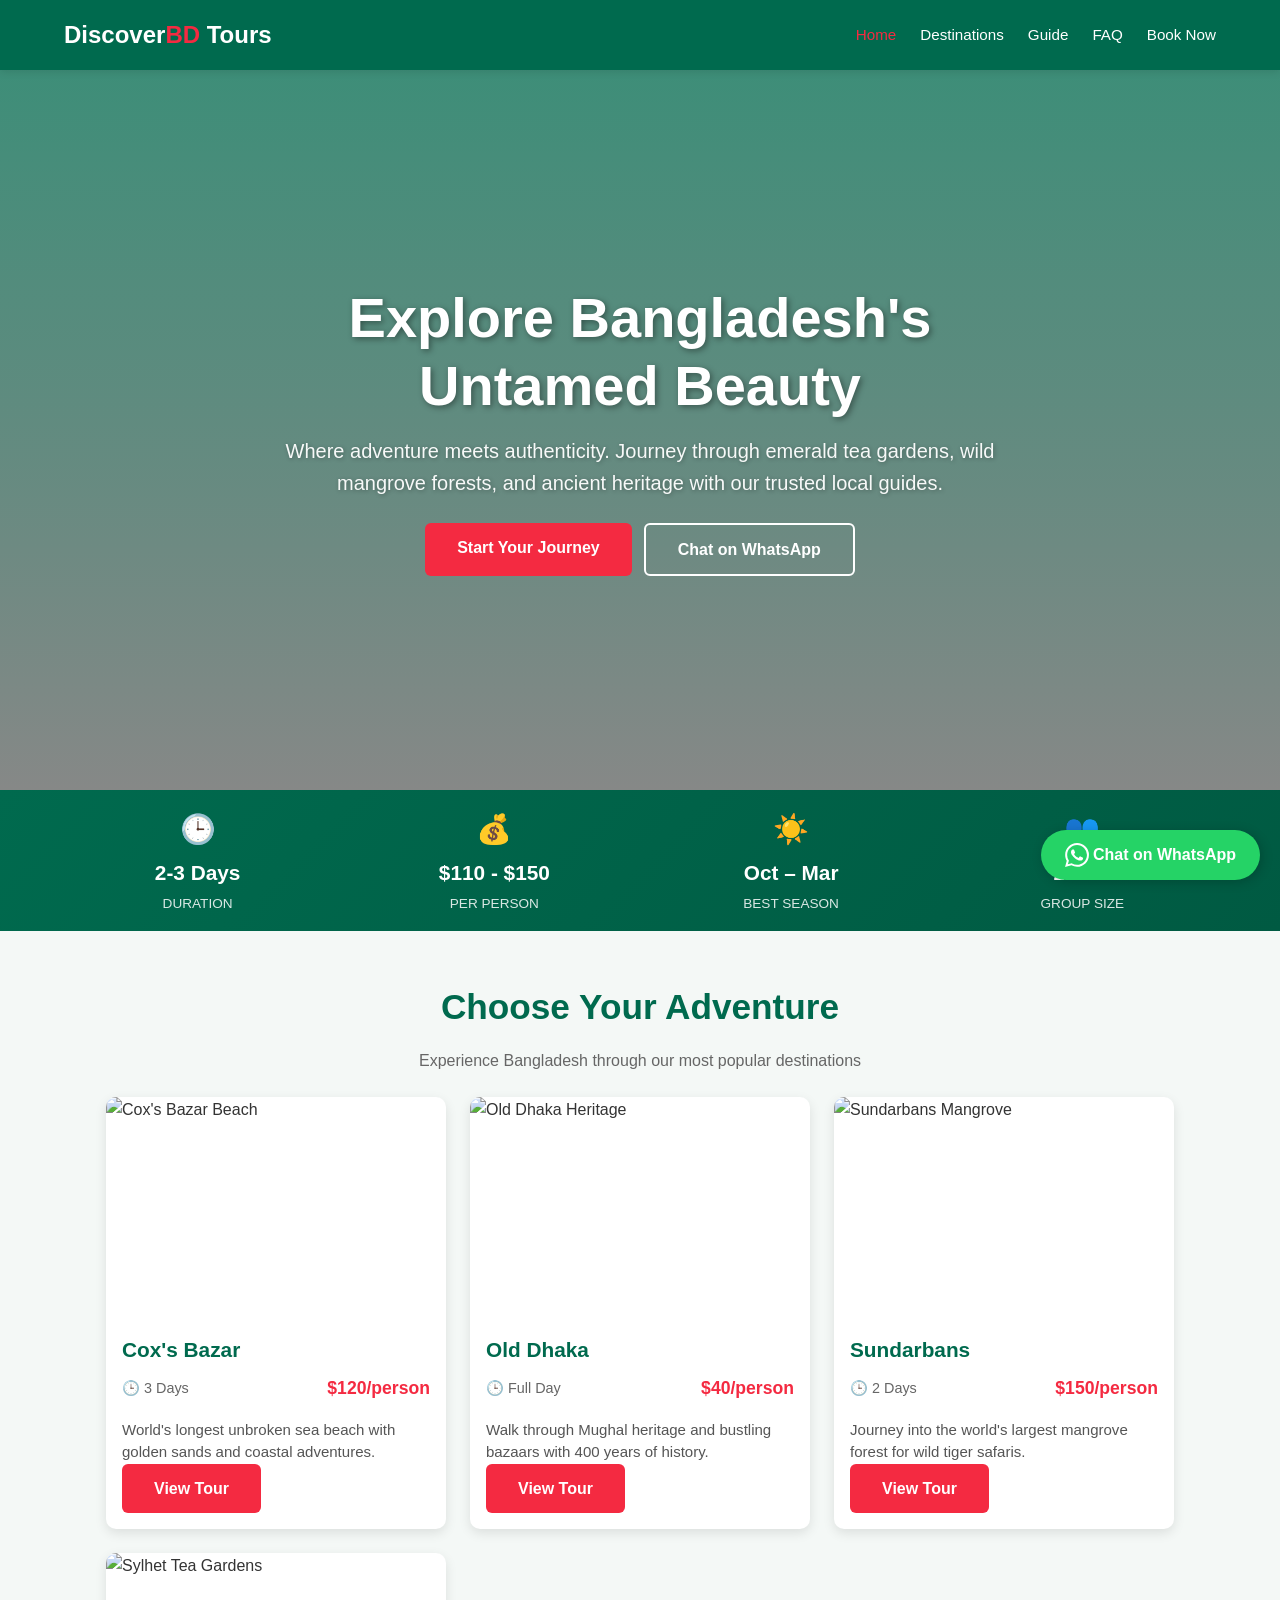
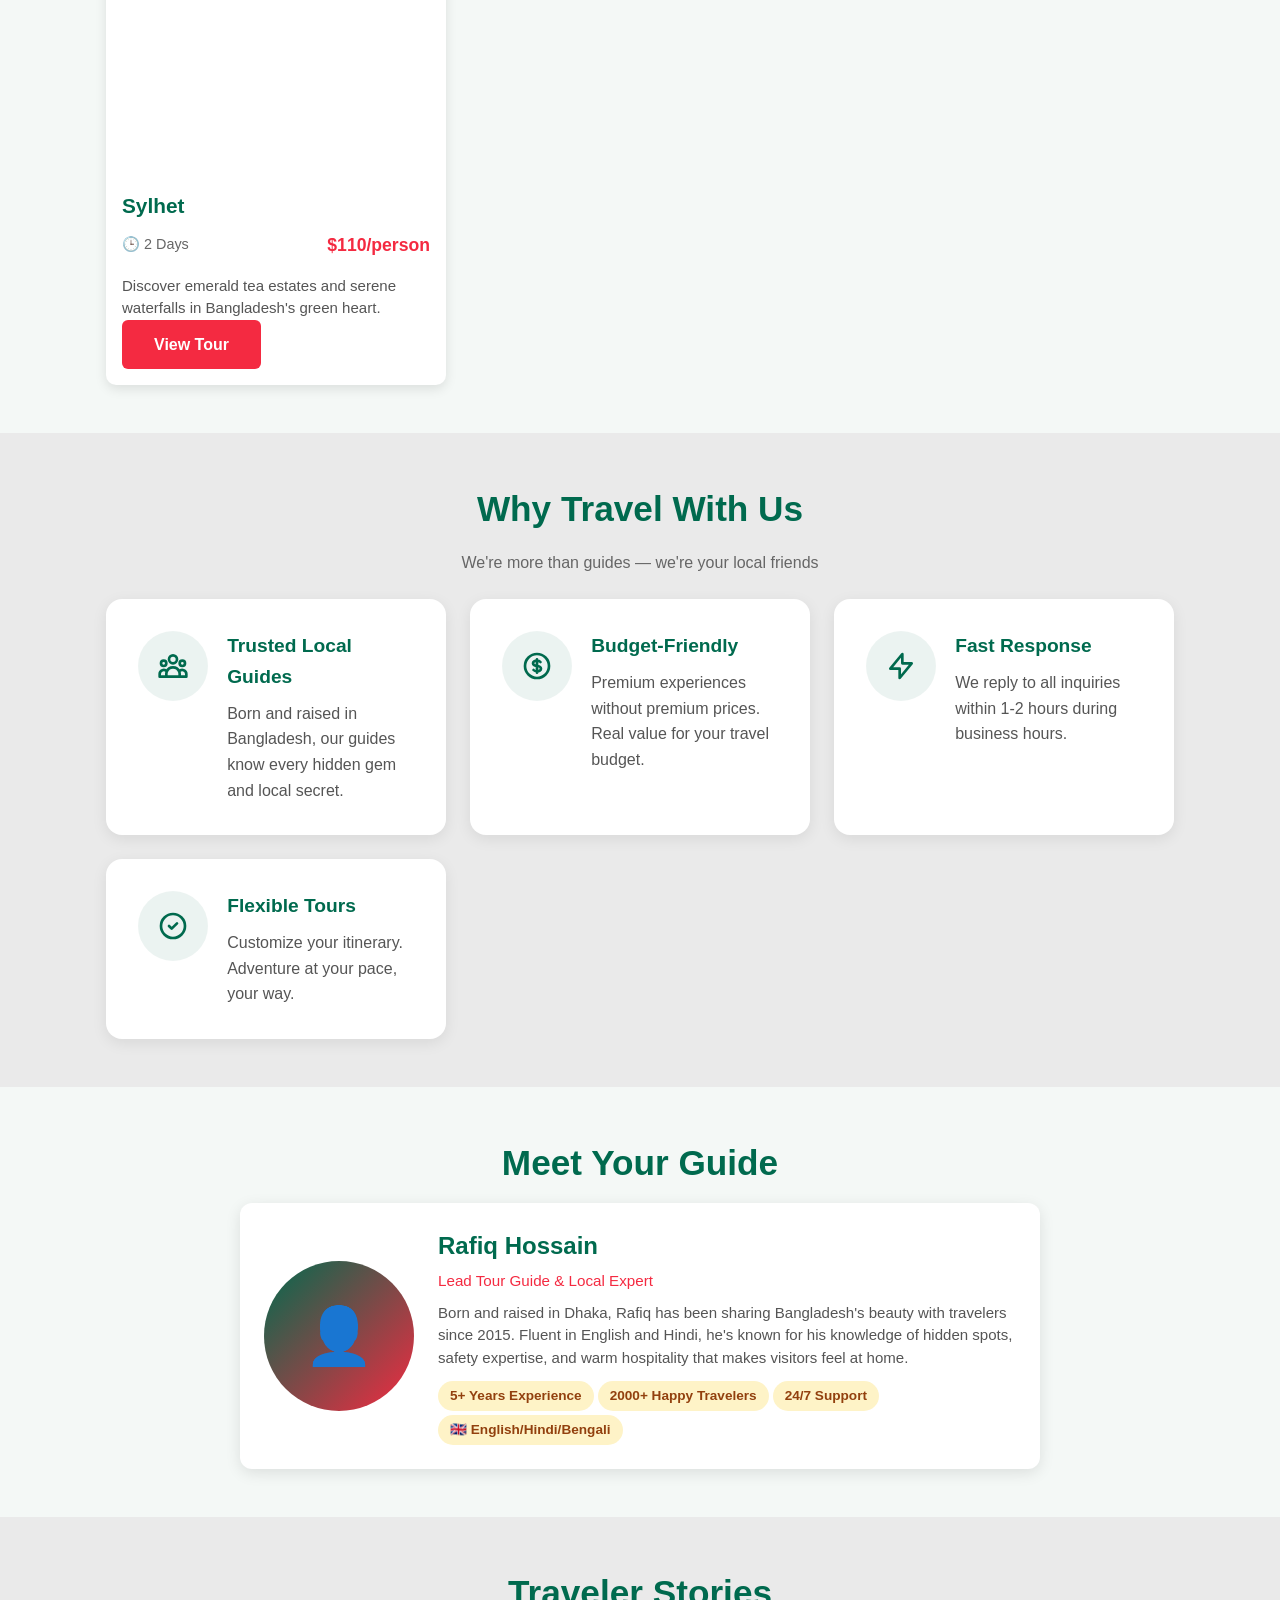
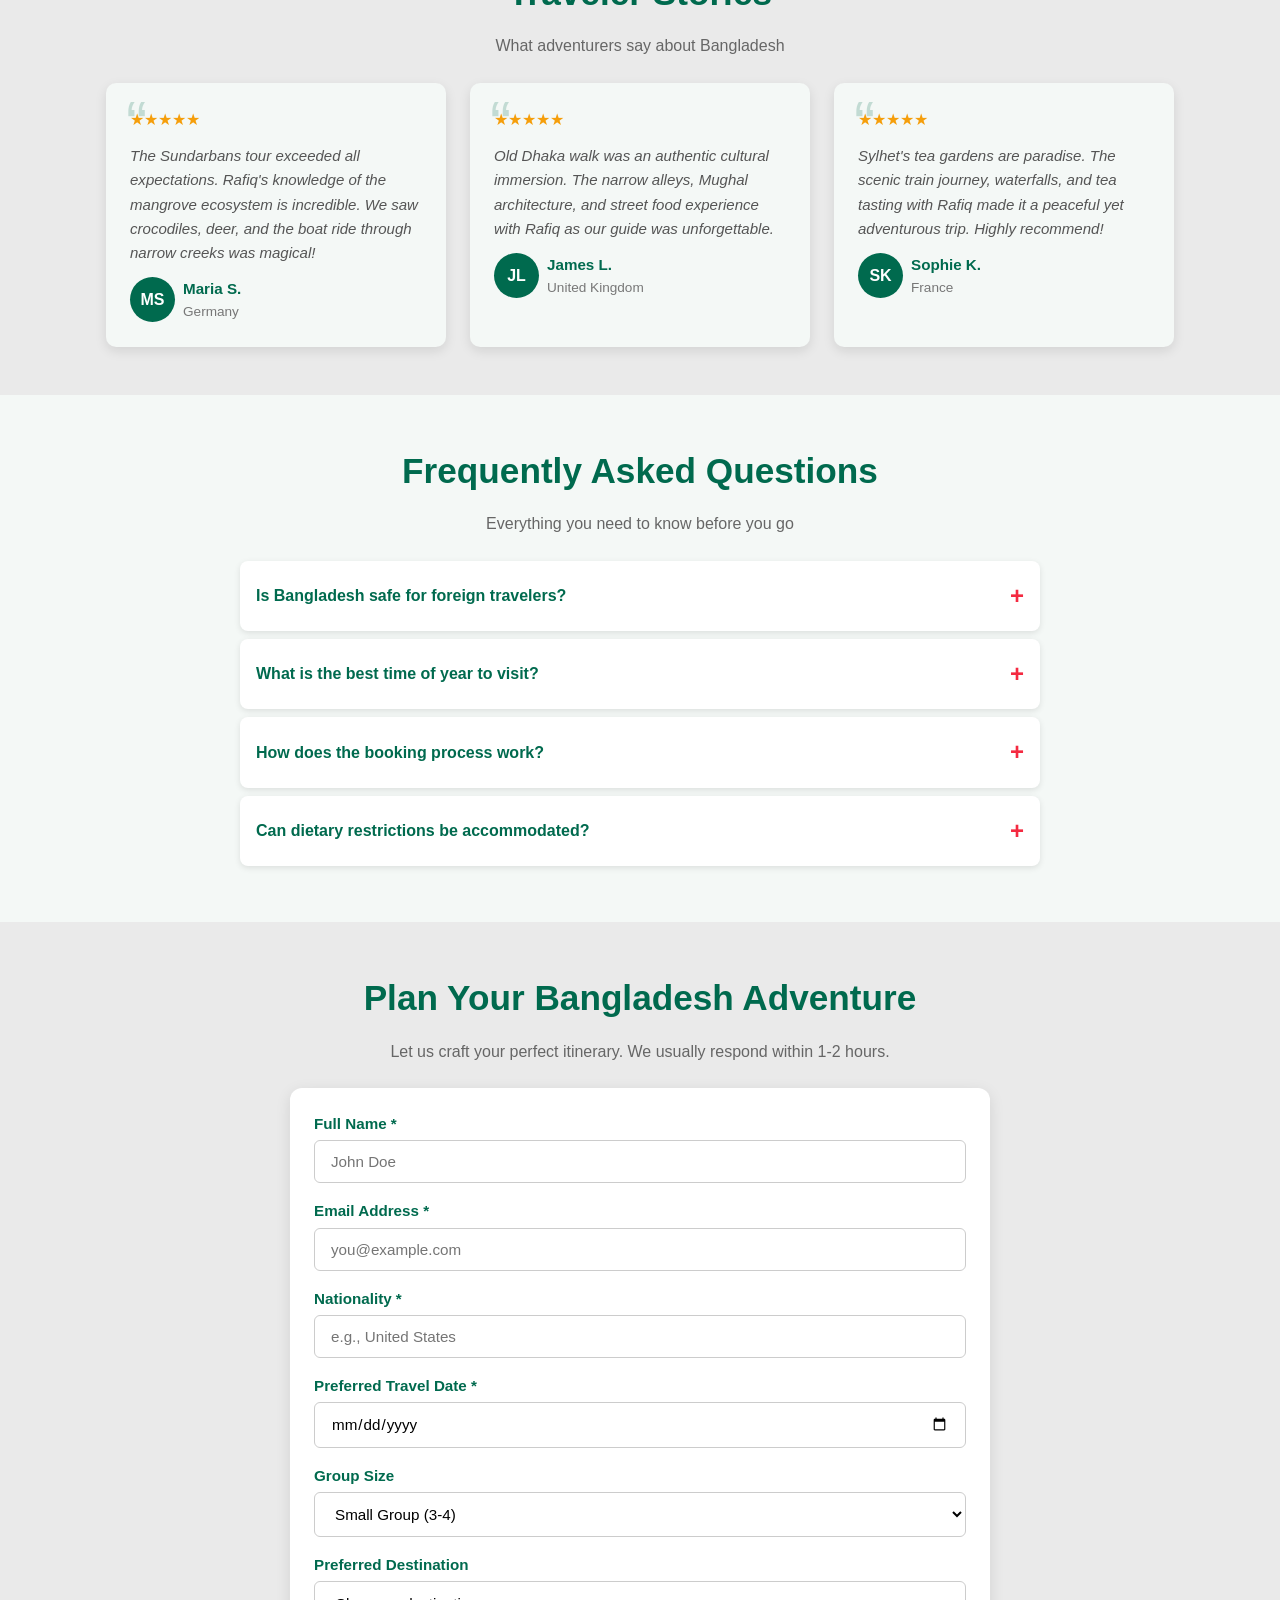
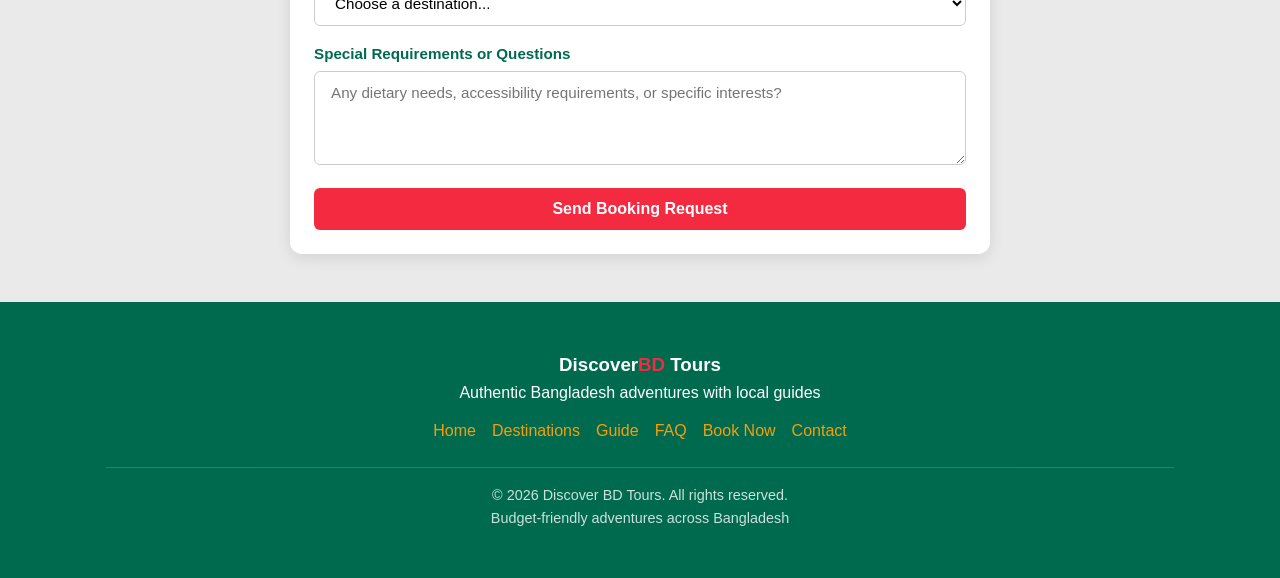
==== commit 53565a7b: "Add files via upload" ====
--- a/index.html
+++ b/index.html
@@ -4,851 +4,7 @@
   <meta charset="UTF-8" />
   <meta name="viewport" content="width=device-width, initial-scale=1.0" />
   <title>Discover BD Tours | Bangladesh Tourism</title>
-  <style>
-    /* ==============================================================
-       CSS Variables – Color Palette & Core Tokens
-       ============================================================== */
-    :root {
-      /* Brand Colors */
-      --primary-color: #006a4e;
-      --secondary-color: #f42a41;
-      --light-bg: #f4f8f6;
-      --text-color: #333333;
-      --accent-gold: #f59e0b;
-      
-      /* Additional Neutrals */
-      --white: #ffffff;
-      --light-gray: #eaeaea;
-      --gray-900: #555555;
-      --shadow-color: rgba(0, 0, 0, 0.1);
-      --shadow-dark: rgba(0, 0, 0, 0.2);
-
-      /* Typography */
-      --font-family-sans: 'Segoe UI', Tahoma, Geneva, Verdana, sans-serif;
-      --font-size-base: 1rem;
-      --line-height-base: 1.6;
-
-      /* Spacing */
-      --spacing-xxs: 0.25rem;
-      --spacing-xs: 0.5rem;
-      --spacing-sm: 0.75rem;
-      --spacing-md: 1rem;
-      --spacing-lg: 1.5rem;
-      --spacing-xl: 2rem;
-      --spacing-xxl: 3rem;
-
-      /* Animation timing */
-      --anim-duration: 0.3s;
-      --anim-ease: ease-out;
-    }
-
-    /* ==============================================================
-       2. Global Reset & Base Styles
-       ============================================================== */
-    *,
-    *::before,
-    *::after {
-      margin: 0;
-      padding: 0;
-      box-sizing: border-box;
-      -webkit-font-smoothing: antialiased;
-      -moz-osx-font-smoothing: grayscale;
-    }
-    html {
-      font-size: 100%;
-      scroll-behavior: smooth;
-    }
-    body {
-      font-family: var(--font-family-sans);
-      font-size: var(--font-size-base);
-      line-height: var(--line-height-base);
-      color: var(--text-color);
-      background-color: var(--light-bg);
-      overflow-x: hidden;
-    }
-    img,
-    svg {
-      display: block;
-      max-width: 100%;
-      height: auto;
-    }
-    a {
-      color: inherit;
-      text-decoration: none;
-      transition: color var(--anim-duration) var(--anim-ease);
-    }
-    a:hover {
-      color: var(--secondary-color);
-    }
-    ul {
-      list-style: none;
-    }
-    button {
-      cursor: pointer;
-      border: none;
-    }
-
-    /* ==============================================================
-       3. Utility Classes
-       ============================================================== */
-    .container {
-      width: 100%;
-      max-width: 1100px;
-      margin-left: auto;
-      margin-right: auto;
-      padding-left: var(--spacing-md);
-      padding-right: var(--spacing-md);
-    }
-    .text-center { text-align: center; }
-    .flex { display: flex; }
-    .grid { display: grid; }
-    .hidden { display: none !important; }
-    .mt-sm { margin-top: var(--spacing-sm); }
-    .mb-sm { margin-bottom: var(--spacing-sm); }
-    .mt-md { margin-top: var(--spacing-md); }
-    .mb-md { margin-bottom: var(--spacing-md); }
-    .mt-lg { margin-top: var(--spacing-lg); }
-    .mb-lg { margin-bottom: var(--spacing-lg); }
-
-    /* ==============================================================
-       4. Navbar
-       ============================================================== */
-    nav {
-      background-color: var(--primary-color);
-      color: var(--white);
-      padding: var(--spacing-md) 5%;
-      position: sticky;
-      top: 0;
-      z-index: 100;
-      display: flex;
-      justify-content: space-between;
-      align-items: center;
-      box-shadow: 0 2px 8px var(--shadow-color);
-    }
-    nav h1 {
-      font-size: 1.5rem;
-      font-weight: 600;
-      margin: 0;
-    }
-    nav span {
-      color: var(--secondary-color);
-    }
-    nav ul {
-      display: flex;
-      gap: var(--spacing-lg);
-      align-items: center;
-    }
-    nav a {
-      color: var(--white);
-      font-weight: 500;
-      font-size: 0.95rem;
-      transition: color var(--anim-duration) var(--anim-ease);
-    }
-    nav a:hover,
-    nav a.active {
-      color: var(--secondary-color);
-    }
-    .nav-toggle {
-      display: none;
-      background: none;
-      color: var(--white);
-      font-size: 1.5rem;
-    }
-    @media (max-width: 768px) {
-      nav {
-        flex-direction: column;
-        gap: var(--spacing-sm);
-        padding: var(--spacing-sm) 3%;
-      }
-      nav ul {
-        gap: var(--spacing-sm);
-        flex-wrap: wrap;
-        justify-content: center;
-      }
-      .nav-toggle {
-        display: block;
-        position: absolute;
-        right: 5%;
-        top: 12px;
-      }
-    }
-
-    /* ==============================================================
-       5. Hero Section
-       ============================================================== */
-    .hero {
-      position: relative;
-      display: flex;
-      flex-direction: column;
-      justify-content: center;
-      align-items: center;
-      text-align: center;
-      color: var(--white);
-      min-height: 80vh;
-      background-position: center;
-      background-size: cover;
-      background-repeat: no-repeat;
-      padding: 0 var(--spacing-md);
-    }
-    .hero::before {
-      content: '';
-      position: absolute;
-      inset: 0;
-      background: linear-gradient(rgba(0, 106, 78, 0.75), rgba(0, 0, 0, 0.45));
-      z-index: 1;
-    }
-    .hero-content {
-      position: relative;
-      z-index: 2;
-      max-width: 800px;
-      width: 100%;
-    }
-    .hero-title {
-      font-size: clamp(2rem, 6vw, 3.5rem);
-      margin-bottom: var(--spacing-md);
-      line-height: 1.2;
-      text-shadow: 2px 2px 6px rgba(0,0,0,0.4);
-    }
-    .hero-subtitle {
-      font-size: clamp(1rem, 2.5vw, 1.25rem);
-      margin-bottom: var(--spacing-lg);
-      opacity: 0.95;
-      text-shadow: 1px 1px 4px rgba(0,0,0,0.3);
-    }
-    .hero-cta {
-      display: flex;
-      gap: var(--spacing-sm);
-      flex-wrap: wrap;
-      justify-content: center;
-    }
-
-    /* ==============================================================
-       6. Buttons
-       ============================================================== */
-    .btn {
-      display: inline-block;
-      background-color: var(--secondary-color);
-      color: var(--white);
-      padding: 0.75rem 2rem;
-      border-radius: 6px;
-      font-size: 1rem;
-      font-weight: 600;
-      text-align: center;
-      transition: background var(--anim-duration) var(--anim-ease),
-                  transform var(--anim-duration) var(--anim-ease);
-    }
-    .btn:hover {
-      background-color: #d01c31;
-      transform: translateY(-2px);
-    }
-    .btn-outline {
-      background: transparent;
-      border: 2px solid var(--white);
-      color: var(--white);
-    }
-    .btn-outline:hover {
-      background: var(--white);
-      color: var(--primary-color);
-      border-color: var(--white);
-      transform: translateY(-2px);
-    }
-
-    /* ==============================================================
-       7. Section Layouts
-       ============================================================== */
-    section {
-      padding: var(--spacing-xxl) var(--spacing-md);
-    }
-    .section-title {
-      font-size: clamp(1.8rem, 4vw, 2.2rem);
-      color: var(--primary-color);
-      text-align: center;
-      margin-bottom: var(--spacing-sm);
-    }
-    .section-subtitle {
-      font-size: 1rem;
-      color: #666;
-      text-align: center;
-      margin-bottom: var(--spacing-lg);
-    }
-
-    /* ==============================================================
-       8. Destination / Card Components
-       ============================================================== */
-    .card {
-      background: var(--white);
-      border-radius: 10px;
-      box-shadow: 0 4px 12px var(--shadow-color);
-      overflow: hidden;
-      transition: transform var(--anim-duration) var(--anim-ease),
-                  box-shadow var(--anim-duration) var(--anim-ease);
-      display: flex;
-      flex-direction: column;
-    }
-    .card img {
-      width: 100%;
-      height: 220px;
-      object-fit: cover;
-    }
-    .card-content {
-      padding: var(--spacing-md);
-      flex-grow: 1;
-    }
-    .card-content h3 {
-      color: var(--primary-color);
-      margin-bottom: var(--spacing-xs);
-      font-size: 1.3rem;
-    }
-    .card-content p {
-      color: #555;
-      font-size: 0.94rem;
-      line-height: 1.5;
-      margin-bottom: var(--spacing-md);
-    }
-    .card-meta {
-      display: flex;
-      justify-content: space-between;
-      align-items: center;
-      font-size: 0.9rem;
-      color: #666;
-      margin-bottom: var(--spacing-md);
-    }
-    .card-meta .price {
-      color: var(--secondary-color);
-      font-weight: 700;
-      font-size: 1.1rem;
-    }
-    .card:hover {
-      transform: translateY(-6px);
-      box-shadow: 0 8px 20px var(--shadow-dark);
-    }
-    .cards-grid {
-      display: grid;
-      grid-template-columns: repeat(auto-fit, minmax(280px, 1fr));
-      gap: var(--spacing-lg);
-      margin-top: var(--spacing-lg);
-    }
-
-    /* ==============================================================
-       9. Tour Facts Strip
-       ============================================================== */
-    .facts-strip {
-      background: linear-gradient(135deg, var(--primary-color), #005a42);
-      color: var(--white);
-      padding: var(--spacing-md) 5%;
-      display: flex;
-      justify-content: center;
-      gap: var(--spacing-lg);
-      flex-wrap: wrap;
-    }
-    .fact-item {
-      text-align: center;
-      min-width: 100px;
-    }
-    .fact-item .fact-icon {
-      font-size: 1.8rem;
-      margin-bottom: var(--spacing-xxs);
-      display: block;
-    }
-    .fact-item .fact-value {
-      font-size: 1.3rem;
-      font-weight: 600;
-      display: block;
-    }
-    .fact-item .fact-label {
-      font-size: 0.85rem;
-      text-transform: uppercase;
-      opacity: 0.85;
-    }
-
-    /* ==============================================================
-       10. Image Gallery
-       ============================================================== */
-    .gallery-grid {
-      display: grid;
-      grid-template-columns: repeat(auto-fit, minmax(250px, 1fr));
-      gap: var(--spacing-sm);
-      max-width: 1100px;
-      margin: 0 auto;
-    }
-    .gallery-grid img {
-      border-radius: 8px;
-      transition: transform var(--anim-duration) var(--anim-ease);
-      cursor: pointer;
-      width: 100%;
-      height: 200px;
-      object-fit: cover;
-    }
-    .gallery-grid img:hover {
-      transform: scale(1.03);
-    }
-
-    /* ==============================================================
-       11. Itinerary / Timeline
-       ============================================================== */
-    .timeline {
-      max-width: 800px;
-      margin: 0 auto;
-    }
-    .timeline-item {
-      display: flex;
-      gap: var(--spacing-md);
-      position: relative;
-      margin-bottom: var(--spacing-lg);
-    }
-    .timeline-item:not(:last-child)::after {
-      content: '';
-      position: absolute;
-      left: 28px;
-      top: 60px;
-      bottom: -35px;
-      width: 2px;
-      background: var(--primary-color);
-      opacity: 0.3;
-    }
-    .timeline-time {
-      background: var(--secondary-color);
-      color: var(--white);
-      min-width: 70px;
-      height: 70px;
-      border-radius: 50%;
-      display: flex;
-      align-items: center;
-      justify-content: center;
-      font-weight: 600;
-      font-size: 0.9rem;
-      text-align: center;
-      line-height: 1.2;
-      box-shadow: 0 2px 6px var(--shadow-color);
-    }
-    .timeline-content {
-      background: var(--white);
-      padding: var(--spacing-md);
-      border-radius: 10px;
-      box-shadow: 0 4px 12px var(--shadow-color);
-      flex: 1;
-      transition: transform var(--anim-duration) var(--anim-ease);
-    }
-    .timeline-content:hover {
-      transform: translateX(5px);
-    }
-    .timeline-content h3 {
-      color: var(--primary-color);
-      margin-bottom: var(--spacing-xxs);
-      font-size: 1.2rem;
-    }
-    .timeline-content p,
-    .timeline-content ul {
-      font-size: 0.94rem;
-      color: #555;
-      line-height: 1.5;
-    }
-    .timeline-content ul {
-      padding-left: 1.2rem;
-      list-style: disc;
-    }
-
-    /* ==============================================================
-       12. Included / Not Included Cards
-       ============================================================== */
-    .included-grid {
-      display: grid;
-      grid-template-columns: repeat(auto-fit, minmax(300px, 1fr));
-      gap: var(--spacing-lg);
-      max-width: 1100px;
-      margin: 0 auto;
-    }
-    .included-card {
-      background: var(--light-bg);
-      border-radius: 10px;
-      padding: var(--spacing-lg);
-      box-shadow: 0 4px 12px var(--shadow-color);
-      transition: transform var(--anim-duration) var(--anim-ease);
-    }
-    .included-card:hover {
-      transform: translateY(-3px);
-    }
-    .included-card h3 {
-      text-align: center;
-      color: var(--primary-color);
-      margin-bottom: var(--spacing-md);
-      font-size: 1.3rem;
-    }
-    .included-card ul {
-      list-style: none;
-      padding: 0;
-      margin: 0;
-    }
-    .included-card li {
-      padding: var(--spacing-xs) 0;
-      border-bottom: 1px solid #e0e0e0;
-      display: flex;
-      align-items: center;
-      gap: var(--spacing-xxs);
-      font-size: 0.94rem;
-      color: #555;
-    }
-    .included-card li:last-child { border-bottom: none; }
-    .check { color: #22c55e; font-weight: bold; }
-    .cross { color: var(--secondary-color); font-weight: bold; }
-
-    /* ==============================================================
-       13. Guide Profile Section
-       ============================================================== */
-    .guide-profile {
-      max-width: 800px;
-      margin: 0 auto;
-      background: var(--white);
-      padding: var(--spacing-lg);
-      border-radius: 12px;
-      display: flex;
-      gap: var(--spacing-lg);
-      align-items: center;
-      box-shadow: 0 4px 15px var(--shadow-color);
-      transition: transform var(--anim-duration) var(--anim-ease);
-    }
-    .guide-profile:hover { transform: translateY(-3px); }
-    .guide-avatar {
-      width: 150px;
-      height: 150px;
-      border-radius: 50%;
-      background: linear-gradient(135deg, var(--primary-color), var(--secondary-color));
-      display: flex;
-      align-items: center;
-      justify-content: center;
-      font-size: 3.5rem;
-      color: var(--white);
-      flex-shrink: 0;
-    }
-    .guide-info h3 {
-      color: var(--primary-color);
-      font-size: 1.5rem;
-      margin-bottom: var(--spacing-xxs);
-    }
-    .guide-info .title {
-      color: var(--secondary-color);
-      font-weight: 500;
-      margin-bottom: var(--spacing-xs);
-      font-size: 0.95rem;
-    }
-    .guide-info p {
-      color: #555;
-      font-size: 0.94rem;
-      line-height: 1.5;
-    }
-    .guide-tags {
-      margin-top: var(--spacing-sm);
-      display: flex;
-      flex-wrap: wrap;
-      gap: var(--spacing-xxs);
-    }
-    .guide-tags span {
-      background: #fef3c7;
-      color: #92400e;
-      padding: var(--spacing-xxs) var(--spacing-sm);
-      border-radius: 20px;
-      font-size: 0.85rem;
-      font-weight: 600;
-    }
-    @media (max-width: 768px) {
-      .guide-profile { flex-direction: column; text-align: center; }
-      .guide-tags { justify-content: center; }
-    }
-
-    /* ==============================================================
-       Why Travel with Us
-       ============================================================== */
-    .feature-card {
-      display: flex;
-      align-items: flex-start;
-      gap: 1.2rem;
-      padding: 2rem;
-      border-radius: 16px;
-      background: white;
-      box-shadow: 0 4px 15px rgba(0,0,0,0.08);
-      transition: transform 0.3s ease;
-    }
-    .feature-card:hover {
-      transform: translateY(-5px);
-    }
-    .feature-icon {
-      width: 70px;
-      height: 70px;
-      min-width: 70px;
-      display: flex;
-      align-items: center;
-      justify-content: center;
-      border-radius: 50%;
-      background: rgba(0, 106, 78, 0.08);
-      color: var(--primary-color);
-      flex-shrink: 0;
-    }
-    .feature-icon svg {
-      width: 32px;
-      height: 32px;
-    }
-    .feature-content h3 {
-      margin-bottom: 0.5rem;
-      color: var(--primary-color);
-      font-size: 1.2rem;
-    }
-    .feature-content p {
-      color: #555;
-      line-height: 1.6;
-    }
-    .features-grid {
-      display: grid;
-      grid-template-columns: repeat(auto-fit, minmax(280px, 1fr));
-      gap: var(--spacing-lg);
-      max-width: 1100px;
-      margin: 0 auto;
-    }
-
-    /* ==============================================================
-       14. Testimonials
-       ============================================================== */
-    .testimonials-grid {
-      display: grid;
-      grid-template-columns: repeat(auto-fit, minmax(280px, 1fr));
-      gap: var(--spacing-lg);
-      max-width: 1100px;
-      margin: 0 auto;
-    }
-    .testimonial-card {
-      background: var(--light-bg);
-      padding: var(--spacing-lg);
-      border-radius: 10px;
-      box-shadow: 0 4px 12px var(--shadow-color);
-      position: relative;
-      transition: transform var(--anim-duration) var(--anim-ease);
-    }
-    .testimonial-card:hover { transform: translateY(-5px); }
-    .testimonial-card::before {
-      content: "\201C";
-      font-size: 4rem;
-      color: var(--primary-color);
-      opacity: 0.2;
-      position: absolute;
-      top: 10px;
-      left: 20px;
-      line-height: 1;
-    }
-    .testimonial-card p {
-      font-style: italic;
-      color: #555;
-      margin-bottom: var(--spacing-sm);
-      line-height: 1.6;
-      font-size: 0.94rem;
-      margin-top: var(--spacing-sm);
-    }
-    .testimonial-author {
-      display: flex;
-      align-items: center;
-      gap: var(--spacing-xs);
-    }
-    .testimonial-author .avatar {
-      width: 45px;
-      height: 45px;
-      border-radius: 50%;
-      background: var(--primary-color);
-      color: var(--white);
-      display: flex;
-      align-items: center;
-      justify-content: center;
-      font-weight: 600;
-      font-size: 1rem;
-    }
-    .testimonial-author .name {
-      font-weight: 600;
-      color: var(--primary-color);
-      font-size: 0.95rem;
-    }
-    .testimonial-author .country {
-      font-size: 0.85rem;
-      color: #777;
-    }
-    .stars { color: #f59e0b; margin-bottom: var(--spacing-xxs); }
-
-    /* ==============================================================
-       15. FAQ Section
-       ============================================================== */
-    .faq-list { max-width: 800px; margin: 0 auto; }
-    .faq-item {
-      background: var(--white);
-      margin-bottom: var(--spacing-xs);
-      border-radius: 8px;
-      box-shadow: 0 2px 6px var(--shadow-color);
-      overflow: hidden;
-      transition: box-shadow var(--anim-duration) var(--anim-ease);
-    }
-    .faq-item:hover { box-shadow: 0 4px 12px var(--shadow-dark); }
-    .faq-question {
-      padding: var(--spacing-md);
-      cursor: pointer;
-      display: flex;
-      justify-content: space-between;
-      align-items: center;
-      font-weight: 600;
-      color: var(--primary-color);
-      font-size: 1rem;
-      transition: background var(--anim-duration) var(--anim-ease);
-    }
-    .faq-question:hover { background: #f0f9f4; }
-    .faq-toggle {
-      font-size: 1.5rem;
-      transition: transform var(--anim-duration) var(--anim-ease);
-      color: var(--secondary-color);
-    }
-    .faq-answer {
-      max-height: 0;
-      overflow: hidden;
-      transition: max-height var(--anim-duration) var(--anim-ease),
-                  padding var(--anim-duration) var(--anim-ease);
-      padding: 0 var(--spacing-md);
-    }
-    .faq-answer p {
-      color: #555;
-      padding: var(--spacing-sm) 0;
-      line-height: 1.6;
-      font-size: 0.94rem;
-    }
-    .faq-item.active .faq-answer {
-      max-height: 400px;
-      padding-top: var(--spacing-sm);
-    }
-    .faq-item.active .faq-toggle { transform: rotate(45deg); }
-
-    /* ==============================================================
-       16. Forms
-       ============================================================== */
-    input,
-    select,
-    textarea {
-      width: 100%;
-      padding: var(--spacing-sm) var(--spacing-md);
-      border: 1px solid #ccc;
-      border-radius: 6px;
-      font-family: inherit;
-      font-size: 0.95rem;
-      transition: border-color var(--anim-duration) var(--anim-ease),
-                  box-shadow var(--anim-duration) var(--anim-ease);
-      background: #fff;
-    }
-    input:focus,
-    select:focus,
-    textarea:focus {
-      outline: none;
-      border-color: var(--primary-color);
-      box-shadow: 0 0 0 3px rgba(0,106,78,0.1);
-    }
-    label {
-      display: block;
-      margin-bottom: var(--spacing-xxs);
-      font-weight: 600;
-      color: var(--primary-color);
-      font-size: 0.95rem;
-    }
-    .form-group {
-      margin-bottom: var(--spacing-md);
-    }
-    .booking-form {
-      background: var(--white);
-      padding: var(--spacing-lg);
-      border-radius: 12px;
-      box-shadow: 0 4px 15px var(--shadow-color);
-      max-width: 700px;
-      margin: 0 auto;
-    }
-    button[type="submit"], .booking-form .btn {
-      width: 100%;
-      background-color: var(--secondary-color);
-      color: var(--white);
-      padding: var(--spacing-sm) var(--spacing-lg);
-      font-size: 1rem;
-      font-weight: 600;
-      border-radius: 6px;
-      transition: background var(--anim-duration) var(--anim-ease),
-                  transform var(--anim-duration) var(--anim-ease);
-    }
-    button[type="submit"]:hover,
-    .booking-form .btn:hover {
-      background-color: #d01c31;
-      transform: translateY(-2px);
-    }
-
-    /* ==============================================================
-       17. WhatsApp Floating Button
-       ============================================================== */
-    .whatsapp-float {
-      position: fixed;
-      bottom: 20px;
-      right: 20px;
-      background-color: #25d366;
-      color: var(--white);
-      padding: var(--spacing-sm) var(--spacing-lg);
-      border-radius: 50px;
-      display: flex;
-      align-items: center;
-      gap: var(--spacing-xxs);
-      text-decoration: none;
-      font-weight: 600;
-      box-shadow: 2px 2px 12px var(--shadow-dark);
-      z-index: 1000;
-      transition: transform var(--anim-duration) var(--anim-ease),
-                  background-color var(--anim-duration) var(--anim-ease);
-    }
-    .whatsapp-float:hover {
-      background-color: #128c7e;
-      transform: scale(1.05);
-    }
-    @media (max-width: 480px) {
-      .whatsapp-float span { display: none; }
-      .whatsapp-float { padding: var(--spacing-sm); border-radius: 50%; }
-    }
-
-    /* ==============================================================
-       18. Footer
-       ============================================================== */
-    footer {
-      background-color: var(--primary-color);
-      color: var(--white);
-      text-align: center;
-      padding: var(--spacing-xxl) var(--spacing-md);
-    }
-    footer a {
-      color: var(--accent-gold);
-      text-decoration: none;
-    }
-    footer a:hover { text-decoration: underline; }
-    .footer-links {
-      margin-top: var(--spacing-sm);
-      display: flex;
-      justify-content: center;
-      flex-wrap: wrap;
-      gap: var(--spacing-md);
-    }
-    .footer-bottom {
-      margin-top: var(--spacing-lg);
-      padding-top: var(--spacing-md);
-      border-top: 1px solid rgba(255,255,255,0.2);
-      font-size: 0.9rem;
-      opacity: 0.8;
-    }
-
-    /* ==============================================================
-       19. Animations (Reusable)
-       ============================================================== */
-    @keyframes fadeIn {
-      from { opacity: 0; }
-      to { opacity: 1; }
-    }
-    @keyframes slideUp {
-      from { transform: translateY(20px); opacity: 0; }
-      to { transform: translateY(0); opacity: 1; }
-    }
-    .fade-in { animation: fadeIn var(--anim-duration) var(--anim-ease) forwards; }
-    .slide-up { animation: slideUp var(--anim-duration) var(--anim-ease) forwards; }
-  </style>
+      <link rel="stylesheet" href="style.css" />
 </head>
 <body>
   <!-- Navbar -->
@@ -1215,3 +371,4 @@
 </body>
 </html>
 
+
--- a/style.css
+++ b/style.css
@@ -0,0 +1,868 @@
+﻿/* ==============================================================
+   CSS Variables – Color Palette & Core Tokens
+   ============================================================== */
+:root {
+  /* Brand Colors */
+  --primary-color: #006a4e;
+  --secondary-color: #f42a41;
+  --light-bg: #f4f8f6;
+  --text-color: #333333;
+  --accent-gold: #f59e0b;
+
+  /* Additional Neutrals */
+  --white: #ffffff;
+  --light-gray: #eaeaea;
+  --gray-900: #555555;
+  --shadow-color: rgba(0, 0, 0, 0.1);
+  --shadow-dark: rgba(0, 0, 0, 0.2);
+
+  /* Typography */
+  --font-family-sans: 'Segoe UI', Tahoma, Geneva, Verdana, sans-serif;
+  --font-size-base: 1rem;
+  --line-height-base: 1.6;
+
+  /* Spacing */
+  --spacing-xxs: 0.25rem;
+  --spacing-xs: 0.5rem;
+  --spacing-sm: 0.75rem;
+  --spacing-md: 1rem;
+  --spacing-lg: 1.5rem;
+  --spacing-xl: 2rem;
+  --spacing-xxl: 3rem;
+
+  /* Animation timing */
+  --anim-duration: 0.3s;
+  --anim-ease: ease-out;
+}
+
+/* ==============================================================
+   2. Global Reset & Base Styles
+   ============================================================== */
+*,
+*::before,
+*::after {
+  margin: 0;
+  padding: 0;
+  box-sizing: border-box;
+  -webkit-font-smoothing: antialiased;
+  -moz-osx-font-smoothing: grayscale;
+}
+html {
+  font-size: 100%;
+  scroll-behavior: smooth;
+}
+body {
+  font-family: var(--font-family-sans);
+  font-size: var(--font-size-base);
+  line-height: var(--line-height-base);
+  color: var(--text-color);
+  background-color: var(--light-bg);
+  overflow-x: hidden;
+}
+img,
+svg {
+  display: block;
+  max-width: 100%;
+  height: auto;
+}
+a {
+  color: inherit;
+  text-decoration: none;
+  transition: color var(--anim-duration) var(--anim-ease);
+}
+a:hover {
+  color: var(--secondary-color);
+}
+ul {
+  list-style: none;
+}
+button {
+  cursor: pointer;
+  border: none;
+}
+
+/* ==============================================================
+   3. Utility Classes
+   ============================================================== */
+.container {
+  width: 100%;
+  max-width: 1100px;
+  margin-left: auto;
+  margin-right: auto;
+  padding-left: var(--spacing-md);
+  padding-right: var(--spacing-md);
+}
+.text-center { text-align: center; }
+.flex { display: flex; }
+.grid { display: grid; }
+.hidden { display: none !important; }
+.mt-sm { margin-top: var(--spacing-sm); }
+.mb-sm { margin-bottom: var(--spacing-sm); }
+.mt-md { margin-top: var(--spacing-md); }
+.mb-md { margin-bottom: var(--spacing-md); }
+.mt-lg { margin-top: var(--spacing-lg); }
+.mb-lg { margin-bottom: var(--spacing-lg); }
+.pt-sm { padding-top: var(--spacing-sm); }
+.pb-sm { padding-bottom: var(--spacing-sm); }
+.pt-md { padding-top: var(--spacing-md); }
+.pb-md { padding-bottom: var(--spacing-md); }
+
+/* ==============================================================
+   4. Navbar
+   ============================================================== */
+nav {
+  background-color: var(--primary-color);
+  color: var(--white);
+  padding: var(--spacing-md) 5%;
+  position: sticky;
+  top: 0;
+  z-index: 100;
+  display: flex;
+  justify-content: space-between;
+  align-items: center;
+  box-shadow: 0 2px 8px var(--shadow-color);
+}
+nav h1 {
+  font-size: 1.5rem;
+  font-weight: 600;
+  margin: 0;
+}
+nav span {
+  color: var(--secondary-color);
+}
+nav ul {
+  display: flex;
+  gap: var(--spacing-lg);
+  align-items: center;
+}
+nav a {
+  color: var(--white);
+  font-weight: 500;
+  font-size: 0.95rem;
+  transition: color var(--anim-duration) var(--anim-ease);
+}
+nav a:hover,
+nav a.active {
+  color: var(--secondary-color);
+}
+.nav-toggle {
+  display: none;
+  background: none;
+  color: var(--white);
+  font-size: 1.5rem;
+}
+@media (max-width: 768px) {
+  nav {
+    flex-direction: column;
+    gap: var(--spacing-sm);
+    padding: var(--spacing-sm) 3%;
+  }
+  nav ul {
+    gap: var(--spacing-sm);
+    flex-wrap: wrap;
+    justify-content: center;
+  }
+  .nav-toggle {
+    display: block;
+    position: absolute;
+    right: 5%;
+    top: 12px;
+  }
+}
+
+/* ==============================================================
+   5. Hero Section
+   ============================================================== */
+.hero {
+  position: relative;
+  display: flex;
+  flex-direction: column;
+  justify-content: center;
+  align-items: center;
+  text-align: center;
+  color: var(--white);
+  min-height: 80vh;
+  background-position: center;
+  background-size: cover;
+  background-repeat: no-repeat;
+  padding: 0 var(--spacing-md);
+}
+.hero::before {
+  content: '';
+  position: absolute;
+  inset: 0;
+  background: linear-gradient(rgba(0, 106, 78, 0.75), rgba(0, 0, 0, 0.45));
+  z-index: 1;
+}
+.hero-content {
+  position: relative;
+  z-index: 2;
+  max-width: 800px;
+  width: 100%;
+}
+.hero-title {
+  font-size: clamp(2rem, 6vw, 3.5rem);
+  margin-bottom: var(--spacing-md);
+  line-height: 1.2;
+  text-shadow: 2px 2px 6px rgba(0,0,0,0.4);
+}
+.hero-subtitle {
+  font-size: clamp(1rem, 2.5vw, 1.25rem);
+  margin-bottom: var(--spacing-lg);
+  opacity: 0.95;
+  text-shadow: 1px 1px 4px rgba(0,0,0,0.3);
+}
+.hero-cta {
+  display: flex;
+  gap: var(--spacing-sm);
+  flex-wrap: wrap;
+  justify-content: center;
+}
+.hero-container {
+  position: relative;
+  z-index: 2;
+  width: 100%;
+  min-height: 80vh;
+  display: flex;
+  justify-content: center;
+  align-items: center;
+  text-align: center;
+}
+
+/* ==============================================================
+   6. Buttons
+   ============================================================== */
+.btn {
+  display: inline-block;
+  background-color: var(--secondary-color);
+  color: var(--white);
+  padding: 0.75rem 2rem;
+  border-radius: 6px;
+  font-size: 1rem;
+  font-weight: 600;
+  text-align: center;
+  transition: background var(--anim-duration) var(--anim-ease),
+              transform var(--anim-duration) var(--anim-ease);
+}
+.btn:hover {
+  background-color: #d01c31;
+  transform: translateY(-2px);
+}
+.btn-outline {
+  background: transparent;
+  border: 2px solid var(--white);
+  color: var(--white);
+}
+.btn-outline:hover {
+  background: var(--white);
+  color: var(--primary-color);
+  border-color: var(--white);
+  transform: translateY(-2px);
+}
+
+/* ==============================================================
+   7. Section Layouts
+   ============================================================== */
+section {
+  padding: var(--spacing-xxl) var(--spacing-md);
+}
+.section-title {
+  font-size: clamp(1.8rem, 4vw, 2.2rem);
+  color: var(--primary-color);
+  text-align: center;
+  margin-bottom: var(--spacing-sm);
+}
+.section-subtitle {
+  font-size: 1rem;
+  color: #666;
+  text-align: center;
+  margin-bottom: var(--spacing-lg);
+}
+
+/* ==============================================================
+   8. Destination / Card Components
+   ============================================================== */
+.card {
+  background: var(--white);
+  border-radius: 10px;
+  box-shadow: 0 4px 12px var(--shadow-color);
+  overflow: hidden;
+  transition: transform var(--anim-duration) var(--anim-ease),
+              box-shadow var(--anim-duration) var(--anim-ease);
+  display: flex;
+  flex-direction: column;
+}
+.card img {
+  width: 100%;
+  height: 220px;
+  object-fit: cover;
+}
+.card-content {
+  padding: var(--spacing-md);
+  flex-grow: 1;
+}
+.card-content h3 {
+  color: var(--primary-color);
+  margin-bottom: var(--spacing-xs);
+  font-size: 1.3rem;
+}
+.card-content p {
+  color: #555;
+  font-size: 0.94rem;
+  line-height: 1.5;
+}
+.card-meta {
+  display: flex;
+  justify-content: space-between;
+  align-items: center;
+  font-size: 0.9rem;
+  color: #666;
+  margin-bottom: var(--spacing-md);
+}
+.card-meta .price {
+  color: var(--secondary-color);
+  font-weight: 700;
+  font-size: 1.1rem;
+}
+.card:hover {
+  transform: translateY(-6px);
+  box-shadow: 0 8px 20px var(--shadow-dark);
+}
+.cards-grid {
+  display: grid;
+  grid-template-columns: repeat(auto-fit, minmax(280px, 1fr));
+  gap: var(--spacing-lg);
+  margin-top: var(--spacing-lg);
+}
+
+/* ==============================================================
+   9. Tour Facts Strip
+   ============================================================== */
+.facts-strip {
+  background: linear-gradient(135deg, var(--primary-color), #005a42);
+  color: var(--white);
+  padding: var(--spacing-md) 5%;
+  display: flex;
+  justify-content: center;
+  gap: var(--spacing-lg);
+  flex-wrap: wrap;
+}
+.fact-item {
+  text-align: center;
+  min-width: 100px;
+}
+.fact-item .fact-icon {
+  font-size: 1.8rem;
+  margin-bottom: var(--spacing-xxs);
+  display: block;
+}
+.fact-item .fact-value {
+  font-size: 1.3rem;
+  font-weight: 600;
+  display: block;
+}
+.fact-item .fact-label {
+  font-size: 0.85rem;
+  text-transform: uppercase;
+  opacity: 0.85;
+}
+
+/* ==============================================================
+   10. Image Gallery
+   ============================================================== */
+.gallery-grid {
+  display: grid;
+  grid-template-columns: repeat(auto-fit, minmax(250px, 1fr));
+  gap: var(--spacing-sm);
+  max-width: 1100px;
+  margin: 0 auto;
+}
+.gallery-grid img {
+  border-radius: 8px;
+  transition: transform var(--anim-duration) var(--anim-ease);
+  cursor: pointer;
+}
+.gallery-grid img:hover {
+  transform: scale(1.03);
+}
+
+/* ==============================================================
+   11. Itinerary / Timeline
+   ============================================================== */
+.timeline {
+  max-width: 800px;
+  margin: 0 auto;
+}
+.timeline-item {
+  display: flex;
+  gap: var(--spacing-md);
+  position: relative;
+  margin-bottom: var(--spacing-lg);
+}
+.timeline-item:not(:last-child)::after {
+  content: '';
+  position: absolute;
+  left: 28px;
+  top: 60px;
+  bottom: -35px;
+  width: 2px;
+  background: var(--primary-color);
+  opacity: 0.3;
+}
+.timeline-time {
+  background: var(--secondary-color);
+  color: var(--white);
+  min-width: 70px;
+  height: 70px;
+  border-radius: 50%;
+  display: flex;
+  align-items: center;
+  justify-content: center;
+  font-weight: 600;
+  font-size: 0.9rem;
+  text-align: center;
+  line-height: 1.2;
+  box-shadow: 0 2px 6px var(--shadow-color);
+}
+.timeline-content {
+  background: var(--white);
+  padding: var(--spacing-md);
+  border-radius: 10px;
+  box-shadow: 0 4px 12px var(--shadow-color);
+  flex: 1;
+  transition: transform var(--anim-duration) var(--anim-ease);
+}
+.timeline-content:hover {
+  transform: translateX(5px);
+}
+.timeline-content h3 {
+  color: var(--primary-color);
+  margin-bottom: var(--spacing-xxs);
+  font-size: 1.2rem;
+}
+.timeline-content p,
+.timeline-content ul {
+  font-size: 0.94rem;
+  color: #555;
+  line-height: 1.5;
+}
+.timeline-content ul {
+  padding-left: 1.2rem;
+  list-style: disc;
+}
+
+/* ==============================================================
+   12. Included / Not Included Cards
+   ============================================================== */
+.included-grid {
+  display: grid;
+  grid-template-columns: repeat(auto-fit, minmax(300px, 1fr));
+  gap: var(--spacing-lg);
+  max-width: 1100px;
+  margin: 0 auto;
+}
+.included-card {
+  background: var(--light-bg);
+  border-radius: 10px;
+  padding: var(--spacing-lg);
+  box-shadow: 0 4px 12px var(--shadow-color);
+  transition: transform var(--anim-duration) var(--anim-ease);
+}
+.included-card:hover {
+  transform: translateY(-3px);
+}
+.included-card h3 {
+  text-align: center;
+  color: var(--primary-color);
+  margin-bottom: var(--spacing-md);
+  font-size: 1.3rem;
+}
+.included-card ul {
+  list-style: none;
+  padding: 0;
+  margin: 0;
+}
+.included-card li {
+  padding: var(--spacing-xs) 0;
+  border-bottom: 1px solid #e0e0e0;
+  display: flex;
+  align-items: center;
+  gap: var(--spacing-xxs);
+  font-size: 0.94rem;
+  color: #555;
+}
+.included-card li:last-child { border-bottom: none; }
+.check { color: #22c55e; font-weight: bold; }
+.cross { color: var(--secondary-color); font-weight: bold; }
+
+/* ==============================================================
+   13. Guide Profile Section
+   ============================================================== */
+.guide-profile {
+  max-width: 800px;
+  margin: 0 auto;
+  background: var(--white);
+  padding: var(--spacing-lg);
+  border-radius: 12px;
+  display: flex;
+  gap: var(--spacing-lg);
+  align-items: center;
+  box-shadow: 0 4px 15px var(--shadow-color);
+  transition: transform var(--anim-duration) var(--anim-ease);
+}
+.guide-profile:hover { transform: translateY(-3px); }
+.guide-avatar {
+  width: 150px;
+  height: 150px;
+  border-radius: 50%;
+  background: linear-gradient(135deg, var(--primary-color), var(--secondary-color));
+  display: flex;
+  align-items: center;
+  justify-content: center;
+  font-size: 3.5rem;
+  color: var(--white);
+  flex-shrink: 0;
+}
+.guide-info h3 {
+  color: var(--primary-color);
+  font-size: 1.5rem;
+  margin-bottom: var(--spacing-xxs);
+}
+.guide-info .title {
+  color: var(--secondary-color);
+  font-weight: 500;
+  margin-bottom: var(--spacing-xs);
+  font-size: 0.95rem;
+}
+.guide-info p {
+  color: #555;
+  font-size: 0.94rem;
+  line-height: 1.5;
+}
+.guide-tags {
+  margin-top: var(--spacing-sm);
+  display: flex;
+  flex-wrap: wrap;
+  gap: var(--spacing-xxs);
+}
+.guide-tags span {
+  background: #fef3c7;
+  color: #92400e;
+  padding: var(--spacing-xxs) var(--spacing-sm);
+  border-radius: 20px;
+  font-size: 0.85rem;
+  font-weight: 600;
+}
+
+/* ==============================================================
+   14. Why Travel With Us / Features
+   ============================================================== */
+.feature-card {
+  display: flex;
+  align-items: flex-start;
+  gap: 1.2rem;
+  padding: 2rem;
+  border-radius: 16px;
+  background: white;
+  box-shadow: 0 4px 15px rgba(0,0,0,0.08);
+  transition: transform 0.3s ease;
+}
+.feature-card:hover { transform: translateY(-5px); }
+.feature-icon {
+  width: 70px;
+  height: 70px;
+  min-width: 70px;
+  display: flex;
+  align-items: center;
+  justify-content: center;
+  border-radius: 50%;
+  background: rgba(0, 106, 78, 0.08);
+  color: var(--primary-color);
+  flex-shrink: 0;
+  font-size: 2rem;
+}
+.feature-icon svg {
+  width: 32px;
+  height: 32px;
+}
+.feature-content h3 {
+  margin-bottom: 0.5rem;
+  color: var(--primary-color);
+  font-size: 1.2rem;
+}
+.feature-content p {
+  color: #555;
+  line-height: 1.6;
+}
+.features-grid {
+  display: grid;
+  grid-template-columns: repeat(auto-fit, minmax(280px, 1fr));
+  gap: var(--spacing-lg);
+  max-width: 1100px;
+  margin: 0 auto;
+}
+
+/* ==============================================================
+   15. Testimonials
+   ============================================================== */
+.testimonials-grid {
+  display: grid;
+  grid-template-columns: repeat(auto-fit, minmax(280px, 1fr));
+  gap: var(--spacing-lg);
+  max-width: 1100px;
+  margin: 0 auto;
+}
+.testimonial-card {
+  background: var(--light-bg);
+  padding: var(--spacing-lg);
+  border-radius: 10px;
+  box-shadow: 0 4px 12px var(--shadow-color);
+  position: relative;
+  transition: transform var(--anim-duration) var(--anim-ease);
+}
+.testimonial-card:hover { transform: translateY(-5px); }
+.testimonial-card::before {
+  content: "\201C";
+  font-size: 4rem;
+  color: var(--primary-color);
+  opacity: 0.2;
+  position: absolute;
+  top: 10px;
+  left: 20px;
+  line-height: 1;
+}
+.testimonial-card p {
+  font-style: italic;
+  color: #555;
+  margin-bottom: var(--spacing-sm);
+  line-height: 1.6;
+  font-size: 0.94rem;
+  margin-top: var(--spacing-sm);
+}
+.testimonial-author {
+  display: flex;
+  align-items: center;
+  gap: var(--spacing-xs);
+}
+.testimonial-author .avatar {
+  width: 45px;
+  height: 45px;
+  border-radius: 50%;
+  background: var(--primary-color);
+  color: var(--white);
+  display: flex;
+  align-items: center;
+  justify-content: center;
+  font-weight: 600;
+  font-size: 1rem;
+}
+.testimonial-author .name {
+  font-weight: 600;
+  color: var(--primary-color);
+  font-size: 0.95rem;
+}
+.testimonial-author .country {
+  font-size: 0.85rem;
+  color: #777;
+}
+.stars { color: #f59e0b; margin-bottom: var(--spacing-xxs); }
+
+/* ==============================================================
+   16. FAQ Section
+   ============================================================== */
+.faq-list { max-width: 800px; margin: 0 auto; }
+.faq-item {
+  background: var(--white);
+  margin-bottom: var(--spacing-xs);
+  border-radius: 8px;
+  box-shadow: 0 2px 6px var(--shadow-color);
+  overflow: hidden;
+  transition: box-shadow var(--anim-duration) var(--anim-ease);
+}
+.faq-item:hover { box-shadow: 0 4px 12px var(--shadow-dark); }
+.faq-question {
+  padding: var(--spacing-md);
+  cursor: pointer;
+  display: flex;
+  justify-content: space-between;
+  align-items: center;
+  font-weight: 600;
+  color: var(--primary-color);
+  font-size: 1rem;
+  transition: background var(--anim-duration) var(--anim-ease);
+}
+.faq-question:hover { background: #f0f9f4; }
+.faq-toggle {
+  font-size: 1.5rem;
+  transition: transform var(--anim-duration) var(--anim-ease);
+  color: var(--secondary-color);
+}
+.faq-answer {
+  max-height: 0;
+  overflow: hidden;
+  transition: max-height var(--anim-duration) var(--anim-ease),
+              padding var(--anim-duration) var(--anim-ease);
+  padding: 0 var(--spacing-md);
+}
+.faq-answer p {
+  color: #555;
+  padding: var(--spacing-sm) 0;
+  line-height: 1.6;
+  font-size: 0.94rem;
+}
+.faq-item.active .faq-answer {
+  max-height: 400px;
+  padding-top: var(--spacing-sm);
+}
+.faq-item.active .faq-toggle { transform: rotate(45deg); }
+
+/* ==============================================================
+   17. Forms
+   ============================================================== */
+input,
+select,
+textarea {
+  width: 100%;
+  padding: var(--spacing-sm) var(--spacing-md);
+  border: 1px solid #ccc;
+  border-radius: 6px;
+  font-family: inherit;
+  font-size: 0.95rem;
+  transition: border-color var(--anim-duration) var(--anim-ease),
+              box-shadow var(--anim-duration) var(--anim-ease);
+  background: #fff;
+}
+input:focus,
+select:focus,
+textarea:focus {
+  outline: none;
+  border-color: var(--primary-color);
+  box-shadow: 0 0 0 3px rgba(0,106,78,0.1);
+}
+label {
+  display: block;
+  margin-bottom: var(--spacing-xxs);
+  font-weight: 600;
+  color: var(--primary-color);
+  font-size: 0.95rem;
+}
+.form-group { margin-bottom: var(--spacing-md); }
+.booking-form {
+  background: var(--white);
+  padding: var(--spacing-lg);
+  border-radius: 12px;
+  box-shadow: 0 4px 15px var(--shadow-color);
+  max-width: 700px;
+  margin: 0 auto;
+}
+button[type="submit"], .booking-form .btn {
+  width: 100%;
+  background-color: var(--secondary-color);
+  color: var(--white);
+  padding: var(--spacing-sm) var(--spacing-lg);
+  font-size: 1rem;
+  font-weight: 600;
+  border-radius: 6px;
+  transition: background var(--anim-duration) var(--anim-ease),
+              transform var(--anim-duration) var(--anim-ease);
+}
+button[type="submit"]:hover,
+.booking-form .btn:hover {
+  background-color: #d01c31;
+  transform: translateY(-2px);
+}
+
+/* ==============================================================
+   18. WhatsApp Floating Button
+   ============================================================== */
+.whatsapp-float {
+  position: fixed;
+  bottom: 20px;
+  right: 20px;
+  background-color: #25d366;
+  color: var(--white);
+  padding: var(--spacing-sm) var(--spacing-lg);
+  border-radius: 50px;
+  display: flex;
+  align-items: center;
+  gap: var(--spacing-xxs);
+  text-decoration: none;
+  font-weight: 600;
+  box-shadow: 2px 2px 12px var(--shadow-dark);
+  z-index: 1000;
+  transition: transform var(--anim-duration) var(--anim-ease),
+              background-color var(--anim-duration) var(--anim-ease);
+}
+.whatsapp-float:hover {
+  background-color: #128c7e;
+  transform: scale(1.05);
+}
+@media (max-width: 480px) {
+  .whatsapp-float span { display: none; }
+  .whatsapp-float { padding: var(--spacing-sm); border-radius: 50%; }
+}
+
+/* ==============================================================
+   19. Footer
+   ============================================================== */
+footer {
+  background-color: var(--primary-color);
+  color: var(--white);
+  text-align: center;
+  padding: var(--spacing-xxl) var(--spacing-md);
+}
+footer a {
+  color: var(--accent-gold);
+  text-decoration: none;
+}
+footer a:hover { text-decoration: underline; }
+.footer-links {
+  margin-top: var(--spacing-sm);
+  display: flex;
+  justify-content: center;
+  flex-wrap: wrap;
+  gap: var(--spacing-md);
+}
+.footer-bottom {
+  margin-top: var(--spacing-lg);
+  padding-top: var(--spacing-md);
+  border-top: 1px solid rgba(255,255,255,0.2);
+  font-size: 0.9rem;
+  opacity: 0.8;
+}
+
+/* ==============================================================
+   20. Animations (Reusable)
+   ============================================================== */
+@keyframes fadeIn {
+  from { opacity: 0; }
+  to { opacity: 1; }
+}
+@keyframes slideUp {
+  from { transform: translateY(20px); opacity: 0; }
+  to { transform: translateY(0); opacity: 1; }
+}
+.fade-in { animation: fadeIn var(--anim-duration) var(--anim-ease) forwards; }
+.slide-up { animation: slideUp var(--anim-duration) var(--anim-ease) forwards; }
+
+/* ==============================================================
+   21. Additional responsive rules shared across pages
+   ============================================================== */
+@media (min-width: 600px) {
+  .gallery-grid {
+    grid-template-columns: repeat(auto-fit, minmax(300px, 1fr));
+  }
+}
+@media (min-width: 768px) {
+  .facts-strip { justify-content: space-around; }
+  .guide-profile { flex-direction: row; text-align: left; }
+}
+@media (min-width: 1024px) {
+  .cards-grid { grid-template-columns: repeat(auto-fit, minmax(320px, 1fr)); }
+  .timeline-item { gap: var(--spacing-lg); }
+  .timeline-time {
+    min-width: 80px;
+    height: 80px;
+    font-size: 1rem;
+  }
+}
